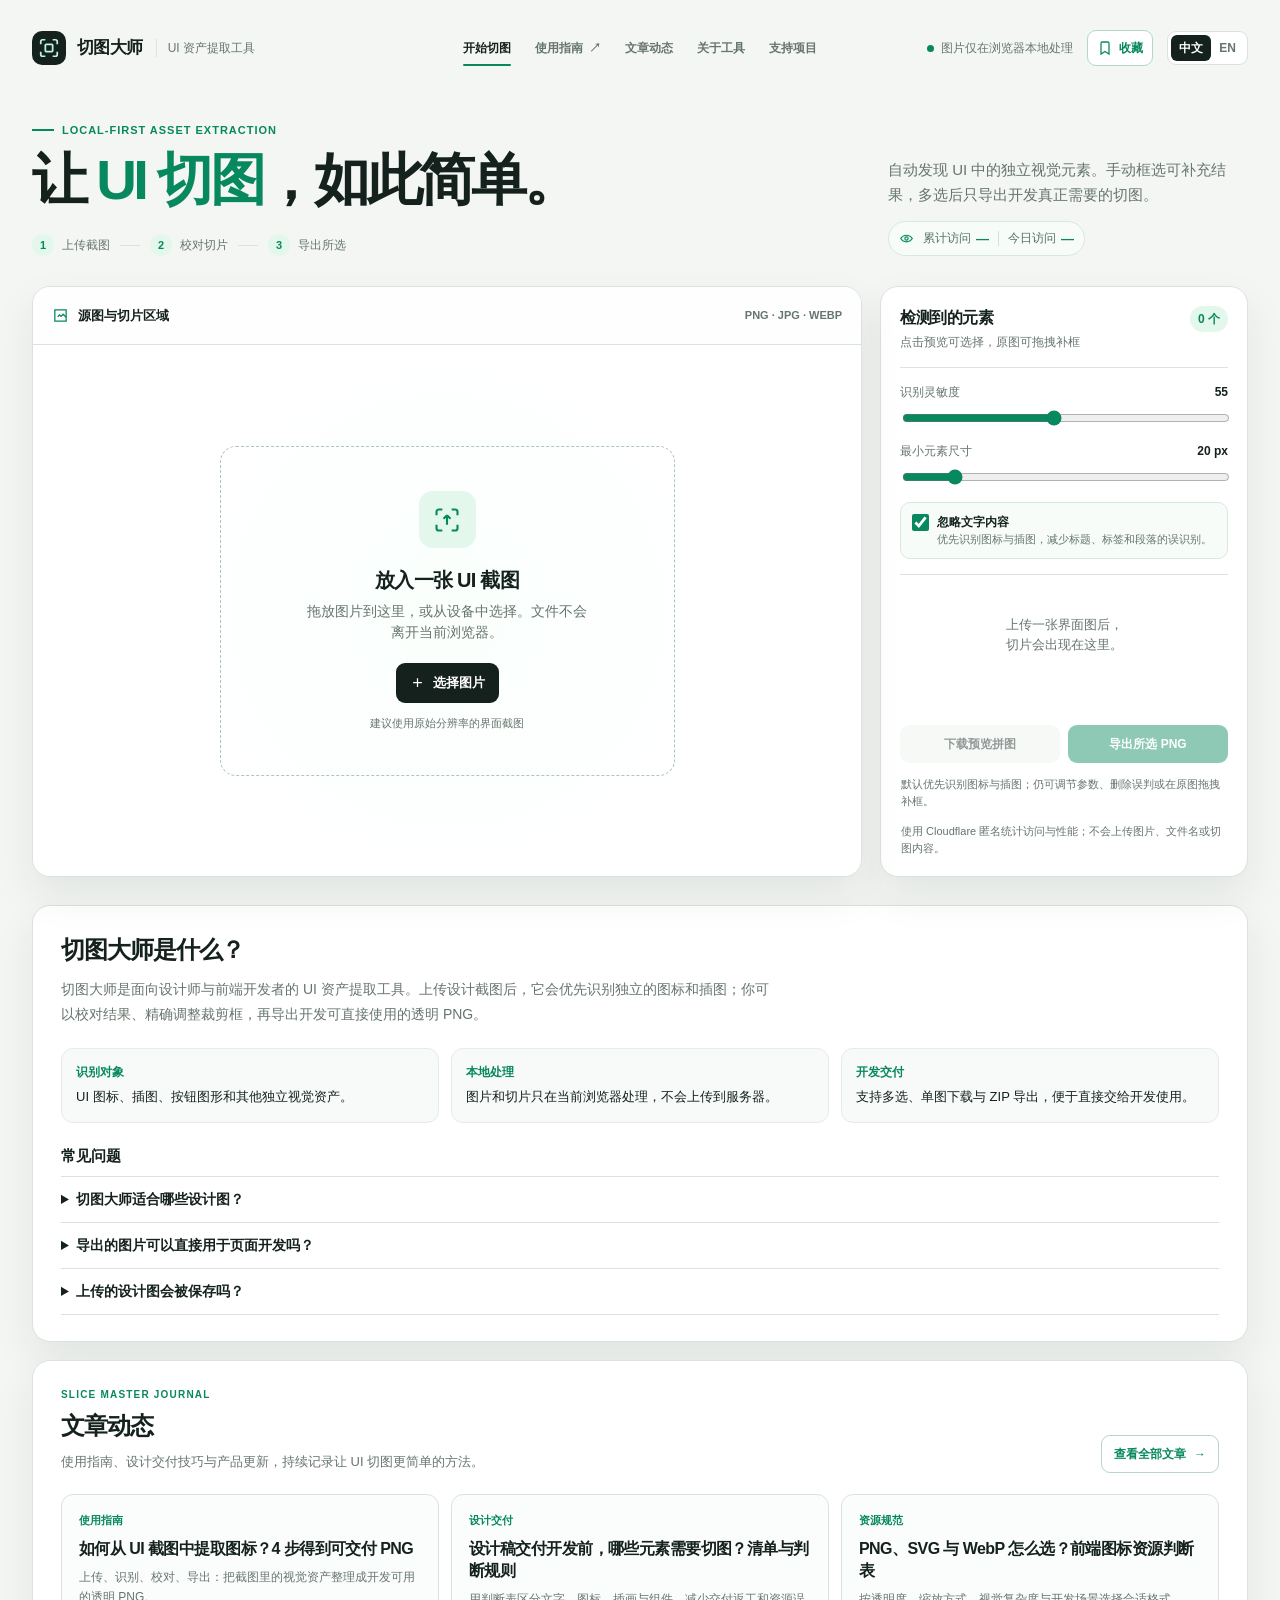
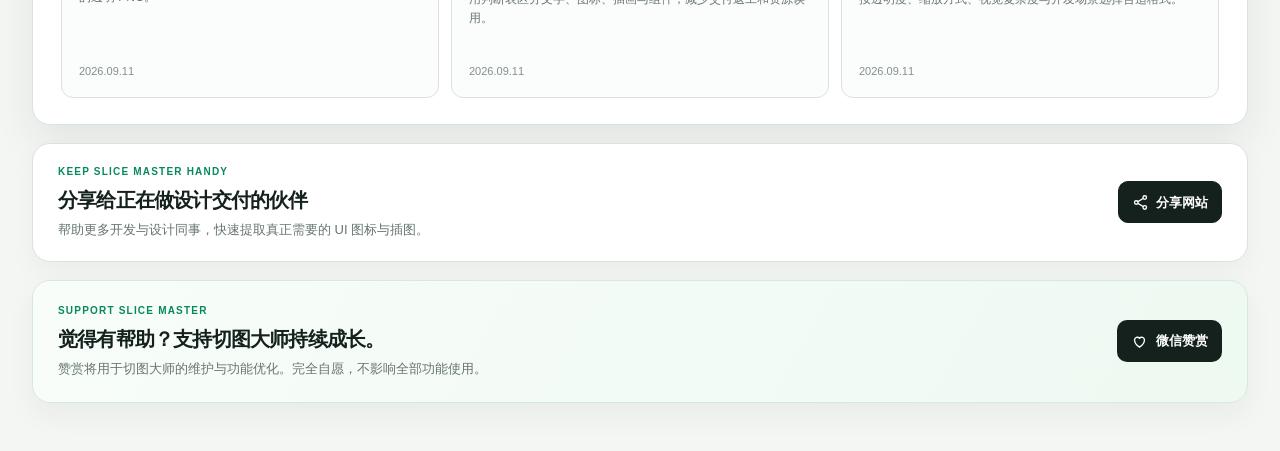
==== index.html @ 8d2fdd72 "Center navigation with active underline" ====
<!doctype html>
<html lang="zh-CN">
<head>
  <meta charset="utf-8">
  <meta name="viewport" content="width=device-width,initial-scale=1,viewport-fit=cover">
  <title>切图大师｜AI 图标切图工具</title>
  <meta name="description" content="切图大师：在浏览器本地识别设计图中的图标与插图，支持精确裁剪、透明 PNG 和 ZIP 导出。">
  <meta name="robots" content="index,follow,max-image-preview:large">
  <meta name="theme-color" content="#14211d">
  <link rel="canonical" href="https://www.slicemaster.com.cn/">
  <link rel="icon" type="image/svg+xml" href="/favicon.svg?v=2">
  <link rel="shortcut icon" href="/favicon.svg?v=2">
  <link rel="manifest" href="/site.webmanifest">
  <meta property="og:type" content="website">
  <meta property="og:site_name" content="切图大师 · Slice Master">
  <meta property="og:title" content="切图大师｜AI 图标切图工具">
  <meta property="og:description" content="从设计截图中识别图标与插图，在浏览器本地完成精确裁剪并导出透明 PNG。">
  <meta property="og:url" content="https://www.slicemaster.com.cn/">
  <meta property="og:locale" content="zh_CN">
  <meta name="twitter:card" content="summary">
  <meta name="twitter:title" content="切图大师｜AI 图标切图工具">
  <meta name="twitter:description" content="浏览器本地识别设计图中的图标与插图，导出开发可用的透明 PNG。">
  <script type="application/ld+json">
  {"@context":"https://schema.org","@type":"WebApplication","name":"切图大师","alternateName":"Slice Master","url":"https://www.slicemaster.com.cn/","applicationCategory":"DesignApplication","operatingSystem":"Web","inLanguage":["zh-CN","en"],"description":"一款浏览器本地运行的 UI 资产提取工具，用于从设计截图中识别图标与插图，支持人工校对、精确裁剪、透明 PNG 和 ZIP 导出。","featureList":["从 UI 截图自动识别图标与插图","拖拽、缩放和数值精确调整裁剪框","透明 PNG 与所选资产 ZIP 导出","图片仅在本地浏览器中处理"]}
  </script>
  <style>
    :root{--ink:#14211d;--sub:#66756d;--bg:#f4f6f3;--surface:#fff;--line:#dbe2dd;--green:#07885e;--green-soft:#e3f7ed;--orange:#f9734c;--shadow:0 18px 42px rgba(19,36,29,.08);--radius:18px}*{box-sizing:border-box}html{background:var(--bg)}body{margin:0;color:var(--ink);font:14px/1.5 Inter,"PingFang SC","Microsoft YaHei",Arial,sans-serif}button,input{font:inherit}button{border:0;cursor:pointer}button:focus-visible,input:focus-visible{outline:3px solid rgba(7,136,94,.25);outline-offset:2px}.app{max-width:1420px;margin:0 auto;padding:24px 32px 48px}
    .topbar{height:48px;display:flex;align-items:center;justify-content:space-between;gap:18px}.brand{display:flex;align-items:center;gap:11px;min-width:0}.logo{width:34px;height:34px;border-radius:10px;background:var(--ink);display:grid;place-items:center;color:#bff5dc;flex:0 0 auto}.logo svg{width:22px;height:22px}.brand-name{font-weight:800;font-size:17px;letter-spacing:-.035em}.brand-meta{font-size:12px;color:var(--sub);border-left:1px solid var(--line);padding-left:11px;margin-left:2px}.top-actions{display:flex;align-items:center;gap:14px}.privacy{font-size:12px;color:var(--sub);display:flex;align-items:center;gap:7px}.privacy i{width:7px;height:7px;background:var(--green);border-radius:50%}.language{display:flex;padding:3px;border:1px solid var(--line);background:var(--surface);border-radius:9px}.language button{padding:4px 8px;border-radius:6px;background:transparent;color:var(--sub);font-size:12px;font-weight:700}.language button.active{background:var(--ink);color:#fff}
    .site-nav{display:flex;align-items:center;justify-content:space-between;gap:18px;margin-top:15px;padding:8px 0;border-top:1px solid var(--line);border-bottom:1px solid var(--line)}.site-nav-links{display:flex;align-items:center;gap:4px;min-width:0}.site-nav a{display:inline-flex;align-items:center;gap:6px;padding:7px 10px;border-radius:8px;color:var(--sub);font-size:12px;font-weight:800;text-decoration:none;white-space:nowrap;transition:background .16s ease-out,color .16s ease-out}.site-nav a:hover,.site-nav a:focus-visible{background:var(--green-soft);color:var(--green)}.site-nav a[aria-current="page"]{background:var(--ink);color:#fff}.site-nav .nav-cta{padding:8px 12px;background:var(--green);color:#fff}.site-nav .nav-cta:hover,.site-nav .nav-cta:focus-visible{background:#066f4d;color:#fff}.site-nav svg{width:14px;height:14px;flex:0 0 auto}@media(max-width:720px){.site-nav{gap:10px;overflow:hidden}.site-nav-links{overflow-x:auto;scrollbar-width:none}.site-nav-links::-webkit-scrollbar{display:none}.site-nav a{padding:7px 8px}.site-nav .nav-cta{flex:0 0 auto}}
    /* Center the primary navigation in the desktop top bar. */
    .app{position:relative}.topbar{position:relative}.site-nav{position:absolute;left:50%;top:24px;display:flex;align-items:center;justify-content:center;transform:translateX(-50%);height:48px;margin:0;padding:0;border:0}.site-nav a{position:relative}.site-nav a[aria-current="page"]{background:transparent;color:var(--ink)}.site-nav a[aria-current="page"]::after{content:"";position:absolute;left:10px;right:10px;bottom:-2px;height:2px;border-radius:99px;background:var(--green)}.site-nav .nav-cta{display:none}@media(max-width:920px){.topbar{height:auto;min-height:48px;flex-wrap:wrap}.site-nav{position:static;order:3;transform:none;width:100%;height:auto;justify-content:flex-start;padding:6px 0;border-top:1px solid var(--line);border-bottom:1px solid var(--line);overflow:hidden}.site-nav-links{width:100%;overflow-x:auto;scrollbar-width:none}.site-nav-links::-webkit-scrollbar{display:none}.site-nav a{padding:7px 8px}.site-nav a[aria-current="page"]::after{bottom:1px}}
    .intro{display:grid;grid-template-columns:minmax(0,1fr) 360px;gap:40px;align-items:end;padding:50px 0 30px}.eyebrow{display:flex;align-items:center;gap:8px;font-size:11px;font-weight:800;color:var(--green);letter-spacing:.09em}.eyebrow:before{content:"";width:22px;height:2px;background:currentColor}.intro h1{font-size:clamp(35px,4.4vw,61px);line-height:1.04;letter-spacing:-.065em;margin:12px 0 0;max-width:720px;text-wrap:balance}.intro h1 em{font-style:normal;color:var(--green)}.intro-copy{font-size:15px;line-height:1.7;color:var(--sub);margin:0;max-width:360px;text-wrap:pretty}.steps{display:flex;gap:10px;margin-top:25px}.step{display:flex;gap:8px;align-items:center;color:var(--sub);font-size:12px}.step b{display:grid;place-items:center;width:22px;height:22px;border-radius:50%;background:var(--green-soft);color:var(--green);font-size:11px}.step:not(:last-child):after{content:"";height:1px;width:20px;background:var(--line);margin-left:2px}
    .workbench{display:grid;grid-template-columns:minmax(0,1fr) 368px;gap:18px}.stage,.inspector{background:var(--surface);border:1px solid var(--line);box-shadow:var(--shadow);border-radius:var(--radius)}.stage{position:relative;min-height:590px;overflow:hidden}.stage-head{height:58px;padding:0 19px;border-bottom:1px solid var(--line);display:flex;align-items:center;justify-content:space-between;gap:14px;background:#fdfefd}.stage-title{display:flex;align-items:center;gap:9px;font-size:13px;font-weight:800}.stage-title svg{width:17px;color:var(--green)}.format{font-size:11px;color:var(--sub);font-weight:600}.dropzone{position:absolute;inset:59px 0 0;display:grid;place-items:center;padding:34px;background:radial-gradient(circle at center,#fafffc 0%,#fff 64%)}.drop-inner{width:min(455px,100%);padding:44px 28px;border:1px dashed #adc7ba;border-radius:16px;text-align:center}.scan-icon{width:57px;height:57px;margin:0 auto 17px;border-radius:14px;background:var(--green-soft);color:var(--green);display:grid;place-items:center}.scan-icon svg{width:28px;height:28px}.dropzone h2{font-size:20px;letter-spacing:-.035em;margin:0 0 6px}.dropzone p{margin:0 auto 20px;color:var(--sub);max-width:290px}.primary{display:inline-flex;gap:8px;align-items:center;justify-content:center;background:var(--ink);color:#fff;border-radius:9px;padding:10px 14px;font-size:13px;font-weight:800;transition:transform .16s ease-out,background .16s ease-out}.primary:hover{background:#263a32}.primary:active,.card:active,.icon-btn:active{transform:scale(.96)}.primary svg{width:15px}.hint{display:block;color:var(--sub);font-size:11px;margin-top:12px}.canvas-wrap{display:none;position:absolute;inset:59px 0 0;overflow:auto;background:#eef1ef;padding:28px;align-items:flex-start;justify-content:center}.canvas-wrap.active{display:flex}.canvas-stack{position:relative;display:inline-block;line-height:0;box-shadow:0 8px 26px rgba(21,33,28,.18)}#sourceCanvas{display:block;cursor:crosshair}.selection-layer{position:absolute;inset:0;pointer-events:none}.box{position:absolute;border:2px solid var(--orange);background:rgba(249,115,76,.11);pointer-events:auto;cursor:pointer}.box:hover{background:rgba(249,115,76,.2)}.box.selected{border-color:var(--green);background:rgba(7,136,94,.13)}.box span{position:absolute;top:-23px;left:-2px;padding:0 6px;line-height:19px;background:var(--orange);border-radius:5px 5px 5px 0;color:#572316;font-weight:800;font-size:11px;white-space:nowrap}.box.selected span{background:var(--green);color:#fff}.box button{position:absolute;right:-9px;top:-9px;width:19px;height:19px;padding:0;border-radius:50%;background:var(--ink);color:#fff;line-height:18px;opacity:0}.box:hover button{opacity:1}.drawing{position:absolute;border:2px dashed var(--green);background:rgba(7,136,94,.12);pointer-events:none}.toolbar{display:none;position:absolute;left:17px;right:17px;bottom:17px;padding:8px 9px 8px 13px;background:rgba(20,33,29,.93);color:#fff;border-radius:11px;align-items:center;justify-content:space-between;gap:12px}.toolbar.active{display:flex}.file-name{font-size:12px;overflow:hidden;white-space:nowrap;text-overflow:ellipsis}.quiet{padding:7px 9px;border:1px solid rgba(255,255,255,.24);border-radius:7px;background:transparent;color:#fff;font-size:12px;font-weight:700}
    .inspector{min-height:590px;padding:19px;display:flex;flex-direction:column}.panel-head{padding-bottom:16px;border-bottom:1px solid var(--line);display:flex;justify-content:space-between;gap:10px}.panel-head h2{margin:0;font-size:16px;letter-spacing:-.03em}.panel-head p{margin:3px 0 0;color:var(--sub);font-size:12px}.count{align-self:start;background:var(--green-soft);color:var(--green);font-size:12px;font-weight:800;padding:4px 8px;border-radius:99px;white-space:nowrap}.controls{padding:15px 0;border-bottom:1px solid var(--line)}.control{display:grid;grid-template-columns:1fr auto;gap:7px 10px;align-items:center}.control+.control{margin-top:14px}.control label{font-size:12px;color:var(--sub)}.control output{font-weight:800;font-size:12px;font-variant-numeric:tabular-nums}input[type=range]{grid-column:1/-1;width:100%;accent-color:var(--green)}.text-filter{display:flex;align-items:flex-start;gap:8px;margin-top:15px;padding:10px 11px;border:1px solid #d6e9df;border-radius:10px;background:#f7fcf9;color:var(--ink);cursor:pointer}.text-filter input{width:17px;height:17px;margin:1px 0 0;accent-color:var(--green);flex:0 0 auto}.text-filter strong{display:block;font-size:12px}.text-filter small{display:block;margin-top:1px;color:var(--sub);font-size:11px;line-height:1.45}.selection-bar{display:none;align-items:center;justify-content:space-between;padding:11px 0 3px;color:var(--sub);font-size:12px}.selection-bar.active{display:flex}.select-all{display:flex;align-items:center;gap:6px;color:var(--green);font-weight:800;background:transparent;padding:0}.select-all input{accent-color:var(--green)}.cards{flex:1;min-height:150px;display:grid;grid-template-columns:repeat(2,minmax(0,1fr));gap:9px;align-content:start;padding:12px 0 17px}.empty{grid-column:1/-1;align-self:center;text-align:center;color:var(--sub);font-size:13px;padding:28px 0}.card{position:relative;text-align:left;overflow:hidden;border:1px solid var(--line);border-radius:10px;background:#fff;transition:transform .16s ease-out,border-color .16s ease-out,box-shadow .16s ease-out}.card:hover{border-color:#9ab8aa;box-shadow:0 7px 15px rgba(19,36,29,.08)}.card.selected{border-color:var(--green);box-shadow:inset 0 0 0 1px var(--green)}.check{position:absolute;top:7px;right:7px;width:18px;height:18px;border:1px solid #b9c6bf;border-radius:50%;background:#fff;color:#fff;display:grid;place-items:center;z-index:1}.check svg{width:12px;opacity:0}.card.selected .check{background:var(--green);border-color:var(--green)}.card.selected .check svg{opacity:1}.thumb{height:84px;display:grid;place-items:center;background-color:#f6f8f6;background-image:linear-gradient(45deg,#ebefec 25%,transparent 25%),linear-gradient(-45deg,#ebefec 25%,transparent 25%),linear-gradient(45deg,transparent 75%,#ebefec 75%),linear-gradient(-45deg,transparent 75%,#ebefec 75%);background-size:12px 12px;background-position:0 0,0 6px,6px -6px,-6px 0}.thumb img{max-width:100%;max-height:100%;object-fit:contain}.card-meta{display:flex;justify-content:space-between;gap:4px;padding:7px 8px;color:var(--sub);font-size:10px;font-variant-numeric:tabular-nums}.actions{display:grid;grid-template-columns:1fr 1fr;gap:8px}.secondary,.export{padding:10px 7px;border-radius:9px;font-size:12px;font-weight:800}.secondary{background:#eef2ef;color:var(--ink)}.export{background:var(--green);color:#fff}.secondary:disabled,.export:disabled{opacity:.45;cursor:not-allowed}.footer-note{font-size:11px;color:var(--sub);line-height:1.55;margin:13px 1px 0}.about{margin-top:28px;padding:26px 28px;border:1px solid var(--line);border-radius:var(--radius);background:var(--surface);box-shadow:var(--shadow)}.about-copy[lang="en"]{display:none}html[lang="en"] .about-copy[lang="zh-CN"]{display:none}html[lang="en"] .about-copy[lang="en"]{display:block}.about h2{margin:0;font-size:24px;letter-spacing:-.045em}.about-lead{max-width:720px;margin:9px 0 0;color:var(--sub);font-size:14px;line-height:1.75}.about-grid{display:grid;grid-template-columns:repeat(3,minmax(0,1fr));gap:12px;margin:22px 0}.about-grid div{padding:14px;border-radius:12px;background:#f7faf8;border:1px solid #e4ece7}.about-grid dt{font-size:12px;font-weight:800;color:var(--green)}.about-grid dd{margin:6px 0 0;font-size:13px;line-height:1.6}.about h3{margin:20px 0 9px;font-size:15px}.about details{padding:12px 0;border-top:1px solid var(--line)}.about summary{font-weight:800;cursor:pointer}.about details p{margin:7px 0 0;color:var(--sub);line-height:1.7}.about details:last-child{border-bottom:1px solid var(--line)}
    @media(max-width:920px){.app{padding:20px}.intro{grid-template-columns:1fr;gap:16px;padding:37px 0 25px}.intro-copy{max-width:560px}.workbench{grid-template-columns:1fr}.inspector{min-height:0}.cards{max-height:290px;overflow:auto}.stage{min-height:510px}.about-grid{grid-template-columns:1fr}}@media(max-width:560px){.app{padding:15px}.brand-meta,.privacy{display:none}.topbar{height:40px}.site-nav{margin-top:12px;padding:6px 0}.site-nav a{font-size:11px;padding:7px 7px}.site-nav .nav-cta{padding:8px 9px}.intro{padding:29px 0 21px}.intro h1{font-size:39px}.steps{gap:6px;flex-wrap:wrap}.step:not(:last-child):after{width:8px}.stage{min-height:468px;border-radius:14px}.stage-head{height:51px;padding:0 14px}.dropzone{inset:52px 0 0;padding:17px}.drop-inner{padding:35px 16px}.canvas-wrap{inset:52px 0 0;padding:15px}.toolbar{left:9px;right:9px;bottom:9px}.inspector{padding:15px;border-radius:14px}.cards{grid-template-columns:repeat(3,minmax(0,1fr))}.thumb{height:70px}.actions{grid-template-columns:1fr}.format{display:none}.about{margin-top:18px;padding:20px 17px}.about h2{font-size:21px}}
  </style>
</head>
<body>
  <main class="app">
    <header class="topbar"><div class="brand"><span class="logo" aria-hidden="true"><svg viewBox="0 0 24 24" fill="none" stroke="currentColor" stroke-width="1.9"><path d="M8 3H5a2 2 0 0 0-2 2v3M16 3h3a2 2 0 0 1 2 2v3M21 16v3a2 2 0 0 1-2 2h-3M3 16v3a2 2 0 0 0 2 2h3"/><rect x="8" y="8" width="8" height="8" rx="1"/></svg></span><span class="brand-name" data-i18n="brand">切图大师</span><span class="brand-meta" data-i18n="brandMeta">UI 资产提取工具</span></div><div class="top-actions"><div class="privacy"><i></i><span data-i18n="privacy">图片仅在浏览器本地处理</span></div><button class="top-bookmark" id="bookmarkTrigger" type="button" aria-label="收藏本站 / Save site" aria-haspopup="dialog" aria-controls="bookmarkDialog"><svg viewBox="0 0 24 24" fill="none" stroke="currentColor" stroke-width="1.9" aria-hidden="true"><path d="M6 4.75A1.75 1.75 0 0 1 7.75 3h8.5A1.75 1.75 0 0 1 18 4.75V21l-6-3.7L6 21V4.75Z"/></svg><span class="local-zh">收藏</span><span class="local-en">Save</span></button><div class="language" aria-label="Language"><button class="active" data-lang="zh" aria-pressed="true">中文</button><button data-lang="en" aria-pressed="false">EN</button></div></div></header>
    <nav class="site-nav" aria-label="主导航 / Main navigation">
      <div class="site-nav-links">
        <a href="#stage" aria-current="page"><span class="local-zh">开始切图</span><span class="local-en">Tool</span></a>
        <a href="/articles/"><span class="local-zh">使用指南</span><span class="local-en">Guides</span><span aria-hidden="true">↗</span></a>
        <a href="#journal"><span class="local-zh">文章动态</span><span class="local-en">Journal</span></a>
        <a href="#about"><span class="local-zh">关于工具</span><span class="local-en">About</span></a>
        <a href="#support"><span class="local-zh">支持项目</span><span class="local-en">Support</span></a>
      </div>
      <a class="nav-cta" href="#stage"><span class="local-zh">上传截图</span><span class="local-en">Upload image</span><svg viewBox="0 0 24 24" fill="none" stroke="currentColor" stroke-width="2" aria-hidden="true"><path d="M12 16V4m0 0L7 9m5-5 5 5M5 20h14"/></svg></a>
    </nav>
    <section class="intro"><div><div class="eyebrow" data-i18n="eyebrow">LOCAL-FIRST ASSET EXTRACTION</div><h1 data-i18n-html="hero">让 <em>UI 切图</em>，如此简单。</h1><div class="steps"><span class="step"><b>1</b><span data-i18n="step1">上传截图</span></span><span class="step"><b>2</b><span data-i18n="step2">校对切片</span></span><span class="step"><b>3</b><span data-i18n="step3">导出所选</span></span></div></div><div class="intro-aside"><p class="intro-copy" data-i18n="intro">自动发现 UI 中的独立视觉元素。手动框选可补充结果，多选后只导出开发真正需要的切图。</p><div class="site-visits" id="siteVisits" hidden aria-live="polite"><svg viewBox="0 0 24 24" fill="none" stroke="currentColor" stroke-width="1.9" aria-hidden="true"><path d="M2.75 12s3.25-5.25 9.25-5.25S21.25 12 21.25 12 18 17.25 12 17.25 2.75 12 2.75 12Z"/><circle cx="12" cy="12" r="2.6"/></svg><span class="visit-metric"><span class="local-zh">累计访问</span><span class="local-en">Total visits</span><strong id="siteVisitsCount">—</strong></span><span class="visit-divider" aria-hidden="true"></span><span class="visit-metric"><span class="local-zh">今日访问</span><span class="local-en">Today</span><strong id="siteVisitsToday">—</strong></span></div></div></section>
    <section class="workbench"><div class="stage" id="stage"><div class="stage-head"><div class="stage-title"><svg viewBox="0 0 24 24" fill="none" stroke="currentColor" stroke-width="1.8"><path d="M4 4h16v16H4z"/><path d="m8 14 2.7-2.8 2.1 2.1 2.9-3.1L20 14.5"/></svg><span data-i18n="canvasTitle">源图与切片区域</span></div><span class="format" data-i18n="format">PNG · JPG · WEBP</span></div><div class="dropzone" id="dropzone"><div class="drop-inner"><div class="scan-icon"><svg viewBox="0 0 24 24" fill="none" stroke="currentColor" stroke-width="1.8"><path d="M8 3H5a2 2 0 0 0-2 2v3M16 3h3a2 2 0 0 1 2 2v3M21 16v3a2 2 0 0 1-2 2h-3M3 16v3a2 2 0 0 0 2 2h3"/><path d="M12 16V8m0 0-3 3m3-3 3 3"/></svg></div><h2 data-i18n="dropTitle">放入一张 UI 截图</h2><p data-i18n="dropText">拖放图片到这里，或从设备中选择。文件不会离开当前浏览器。</p><label class="primary" for="fileInput"><svg viewBox="0 0 24 24" fill="none" stroke="currentColor" stroke-width="2"><path d="M12 5v14m-7-7h14"/></svg><span data-i18n="choose">选择图片</span></label><input id="fileInput" type="file" accept="image/png,image/jpeg,image/webp" hidden><span class="hint" data-i18n="hint">建议使用原始分辨率的界面截图</span></div></div><div class="canvas-wrap" id="canvasWrap"><div class="canvas-stack" id="canvasStack"><canvas id="sourceCanvas"></canvas><div class="selection-layer" id="selectionLayer"></div></div></div><div class="toolbar" id="toolbar"><span class="file-name" id="fileName">—</span><button class="quiet" id="replaceImage" data-i18n="replaceImage">选择新图</button><button class="quiet" id="redetect" data-i18n="redetect">重新识别</button></div></div>
      <aside class="inspector"><div class="panel-head"><div><h2 data-i18n="detected">检测到的元素</h2><p data-i18n="detectedDesc">点击预览可选择，原图可拖拽补框</p></div><span class="count" id="count">0 个</span></div><div class="controls"><div class="control"><label for="contrast" data-i18n="sensitivity">识别灵敏度</label><output id="contrastVal">55</output><input id="contrast" type="range" min="25" max="90" value="55"></div><div class="control"><label for="minimum" data-i18n="minSize">最小元素尺寸</label><output id="minimumVal">20 px</output><input id="minimum" type="range" min="10" max="80" value="20"></div><label class="text-filter"><input id="ignoreText" type="checkbox" checked><span><strong data-i18n="ignoreText">忽略文字内容</strong><small data-i18n="ignoreTextHint">优先识别图标与插图，减少标题、标签和段落的误识别。</small></span></label></div><section class="precision" id="precision" hidden aria-labelledby="precisionTitle"><div class="precision-head"><div><h3 id="precisionTitle" data-i18n="precisionTitle">精确裁剪</h3><p id="precisionHint" data-i18n="precisionHint">点击一个切片后，可按原图像素调整位置与尺寸。</p></div><span class="precision-target" id="precisionTarget">—</span></div><fieldset class="precision-fields" id="precisionFields" disabled><legend class="sr-only" data-i18n="precisionLegend">裁剪参数</legend><label><span>X</span><input id="cropX" type="number" min="0" step="1" inputmode="numeric" aria-label="X"></label><label><span>Y</span><input id="cropY" type="number" min="0" step="1" inputmode="numeric" aria-label="Y"></label><label><span data-i18n="cropWidth">宽</span><input id="cropW" type="number" min="1" step="1" inputmode="numeric" aria-label="Width"></label><label><span data-i18n="cropHeight">高</span><input id="cropH" type="number" min="1" step="1" inputmode="numeric" aria-label="Height"></label></fieldset><div class="precision-actions"><button class="secondary" id="applyPrecision" type="button" disabled data-i18n="applyPrecision">应用到当前切片</button><button class="precision-sync" id="syncPrecision" type="button" disabled data-i18n="syncPrecision">同步尺寸到已选</button></div><label class="keep-canvas"><input id="keepCanvasSize" type="checkbox"><span><strong data-i18n="keepCanvasSize">保持标准画布尺寸</strong><small data-i18n="keepCanvasSizeHint">透明化背景，但不裁掉空白边缘；导出尺寸保持一致。</small></span></label><p class="precision-status" id="precisionStatus" role="status" aria-live="polite"></p></section><div class="selection-bar" id="selectionBar"><label class="select-all"><input type="checkbox" id="selectAll"><span data-i18n="selectAll">全选</span></label><span id="selectedCount">0 个已选</span></div><div class="cards" id="cards"><div class="empty" data-i18n-html="empty">上传一张界面图后，<br>切片会出现在这里。</div></div><div class="actions"><button class="secondary" id="downloadSheet" disabled data-i18n="sheet">下载预览拼图</button><button class="export" id="downloadZip" disabled data-i18n="export">导出所选 PNG</button></div><p class="footer-note" data-i18n="note">默认优先识别图标与插图；仍可调节参数、删除误判或在原图拖拽补框。</p><p class="footer-note" data-i18n="analyticsNotice">使用 Cloudflare 匿名统计访问与性能；不会上传图片、文件名或切图内容。</p></aside></section>
    <section class="about" id="about" aria-labelledby="about-title">
      <div class="about-copy" lang="zh-CN">
        <h2 id="about-title">切图大师是什么？</h2>
        <p class="about-lead">切图大师是面向设计师与前端开发者的 UI 资产提取工具。上传设计截图后，它会优先识别独立的图标和插图；你可以校对结果、精确调整裁剪框，再导出开发可直接使用的透明 PNG。</p>
        <dl class="about-grid"><div><dt>识别对象</dt><dd>UI 图标、插图、按钮图形和其他独立视觉资产。</dd></div><div><dt>本地处理</dt><dd>图片和切片只在当前浏览器处理，不会上传到服务器。</dd></div><div><dt>开发交付</dt><dd>支持多选、单图下载与 ZIP 导出，便于直接交给开发使用。</dd></div></dl>
        <h3>常见问题</h3>
        <details><summary>切图大师适合哪些设计图？</summary><p>适合包含清晰图标、插图或控件图形的 UI 截图。对于文字、复杂照片背景或重叠元素，建议先校对自动识别结果，再通过拖动或数值精确调整。</p></details>
        <details><summary>导出的图片可以直接用于页面开发吗？</summary><p>可以。导出的是透明背景 PNG，适合以图片资源方式接入 Web、App 或小程序。它不等同于可编辑的 SVG 矢量文件。</p></details>
        <details><summary>上传的设计图会被保存吗？</summary><p>不会。图片识别、背景透明化和导出都在本地浏览器完成，刷新或关闭页面后不会保留在本站服务器。</p></details>
      </div>
      <div class="about-copy" lang="en">
        <h2 id="about-title-en">What is Slice Master?</h2>
        <p class="about-lead">Slice Master is a UI asset extraction tool for designers and frontend developers. Upload a design screenshot, review detected icons and illustrations, fine-tune each crop, and export transparent PNG assets ready for implementation.</p>
        <dl class="about-grid"><div><dt>What it finds</dt><dd>UI icons, illustrations, button graphics, and other independent visual assets.</dd></div><div><dt>Local-first</dt><dd>Your image and slices are processed in the current browser, never uploaded to a server.</dd></div><div><dt>Developer-ready</dt><dd>Select multiple assets, download one image, or export a ZIP for development handoff.</dd></div></dl>
        <h3>Frequently asked questions</h3>
        <details><summary>Which designs work best?</summary><p>UI screenshots with clear icons, illustrations, and isolated graphics work best. Review the results, then drag or enter pixel values for precise crops.</p></details>
        <details><summary>Can the exported assets be used in development?</summary><p>Yes. Exports are transparent PNG files for web, app, and mini-program projects. They are bitmap assets, not editable SVG vectors.</p></details>
        <details><summary>Is my design image stored?</summary><p>No. Detection, background transparency, and export all happen locally in your browser. Closing or refreshing the page does not save the image to this site.</p></details>
      </div>
    </section>
    <section class="journal" id="journal" aria-labelledby="journal-title">
      <div class="journal-head">
        <div class="local-zh" lang="zh-CN"><span class="journal-kicker">SLICE MASTER JOURNAL</span><h2 id="journal-title">文章动态</h2><p>使用指南、设计交付技巧与产品更新，持续记录让 UI 切图更简单的方法。</p></div>
        <div class="local-en" lang="en"><span class="journal-kicker">SLICE MASTER JOURNAL</span><h2>Journal</h2><p>Guides, design handoff notes, and product updates for simpler UI asset slicing.</p></div>
        <a class="journal-link" href="/articles/"><span class="local-zh">查看全部文章</span><span class="local-en">View all articles</span><span aria-hidden="true">→</span></a>
      </div>
      <div class="journal-grid">
        <article class="journal-card"><a href="/articles/how-to-extract-icons/"><span class="journal-type"><span class="local-zh">使用指南</span><span class="local-en">Guide</span></span><h3><span class="local-zh">如何从 UI 截图中提取图标？4 步得到可交付 PNG</span><span class="local-en">How to extract icons from a UI screenshot: 4 steps to clean PNGs</span></h3><p><span class="local-zh">上传、识别、校对、导出：把截图里的视觉资产整理成开发可用的透明 PNG。</span><span class="local-en">Upload, review, correct, and export a screenshot into developer-ready transparent PNGs.</span></p><time datetime="2026-09-11">2026.09.11</time></a></article>
        <article class="journal-card"><a href="/articles/design-handoff-assets/"><span class="journal-type"><span class="local-zh">设计交付</span><span class="local-en">Handoff</span></span><h3><span class="local-zh">设计稿交付开发前，哪些元素需要切图？清单与判断规则</span><span class="local-en">Which design elements should be exported? A handoff checklist</span></h3><p><span class="local-zh">用判断表区分文字、图标、插画与组件，减少交付返工和资源误用。</span><span class="local-en">Use a decision table to separate text, icons, illustrations, and reusable components.</span></p><time datetime="2026-09-11">2026.09.11</time></a></article>
        <article class="journal-card"><a href="/articles/png-svg-webp/"><span class="journal-type"><span class="local-zh">资源规范</span><span class="local-en">Assets</span></span><h3><span class="local-zh">PNG、SVG 与 WebP 怎么选？前端图标资源判断表</span><span class="local-en">PNG, SVG, or WebP? A practical format guide for UI assets</span></h3><p><span class="local-zh">按透明度、缩放方式、视觉复杂度与开发场景选择合适格式。</span><span class="local-en">Choose a format by transparency, scaling, visual complexity, and implementation context.</span></p><time datetime="2026-09-11">2026.09.11</time></a></article>
      </div>
    </section>
    <section class="site-actions" aria-labelledby="siteActionsTitle">
      <div class="site-actions-copy">
        <span class="site-actions-kicker">KEEP SLICE MASTER HANDY</span>
        <h2 id="siteActionsTitle"><span class="local-zh">分享给正在做设计交付的伙伴</span><span class="local-en">Share it with your design handoff team</span></h2>
        <p><span class="local-zh">帮助更多开发与设计同事，快速提取真正需要的 UI 图标与插图。</span><span class="local-en">Help more developers and designers extract the UI icons and illustrations they actually need.</span></p>
      </div>
      <div class="site-actions-buttons">
        <button class="site-action site-action-primary" id="shareTrigger" type="button" aria-haspopup="dialog" aria-controls="shareDialog"><svg viewBox="0 0 24 24" fill="none" stroke="currentColor" stroke-width="1.9" aria-hidden="true"><circle cx="18" cy="5" r="2.5"/><circle cx="6" cy="12" r="2.5"/><circle cx="18" cy="19" r="2.5"/><path d="m8.2 10.8 7.6-4.5M8.2 13.2l7.6 4.5"/></svg><span class="local-zh">分享网站</span><span class="local-en">Share site</span></button>
      </div>
    </section>
    <section class="support" id="support" aria-labelledby="support-title">
      <div class="support-copy local-zh" lang="zh-CN"><span class="support-kicker">SUPPORT SLICE MASTER</span><h2 id="support-title">觉得有帮助？支持切图大师持续成长。</h2><p>赞赏将用于切图大师的维护与功能优化。完全自愿，不影响全部功能使用。</p></div>
      <div class="support-copy local-en" lang="en"><span class="support-kicker">SUPPORT SLICE MASTER</span><h2>Enjoying Slice Master? Help us keep improving.</h2><p>Your support helps maintain and improve Slice Master. It is completely optional and never affects access to features.</p></div>
      <button class="support-action support-trigger" type="button" aria-haspopup="dialog" aria-controls="supportDialog" aria-label="支持切图大师 / Support Slice Master"><svg viewBox="0 0 24 24" fill="none" stroke="currentColor" stroke-width="1.9" aria-hidden="true"><path d="M12 20s-7-4.5-7-10a4 4 0 0 1 7-2.6A4 4 0 0 1 19 10c0 5.5-7 10-7 10Z"/></svg><span class="local-zh">微信赞赏</span><span class="local-en">Support on WeChat</span></button>
    </section>
  </main>
  <dialog class="support-dialog" id="supportDialog" aria-label="支持切图大师">
    <button class="support-close" id="supportClose" type="button" aria-label="关闭赞赏二维码 / Close support QR code"><svg viewBox="0 0 24 24" fill="none" stroke="currentColor" stroke-width="2" aria-hidden="true"><path d="m6 6 12 12M18 6 6 18"/></svg></button>
    <div class="support-dialog-copy local-zh" lang="zh-CN"><span class="support-kicker">THANK YOU</span><h2 id="supportDialogTitle">支持切图大师</h2><p>使用微信扫一扫，感谢你的鼓励与支持。</p></div>
    <div class="support-dialog-copy local-en" lang="en"><span class="support-kicker">THANK YOU</span><h2>Support Slice Master</h2><p>Scan with WeChat. Thank you for helping us keep building.</p></div>
    <figure class="support-qr"><img src="assets/support-wechat.png" alt="微信赞赏二维码 / WeChat appreciation QR code" width="576" height="622"><figcaption><span class="local-zh">微信赞赏 · 完全自愿</span><span class="local-en">WeChat appreciation · Optional</span></figcaption></figure>
  </dialog>
  <dialog class="quick-dialog" id="bookmarkDialog" aria-label="收藏本站">
    <button class="quick-dialog-close" type="button" data-dialog-close="bookmarkDialog" aria-label="关闭收藏说明 / Close save instructions"><svg viewBox="0 0 24 24" fill="none" stroke="currentColor" stroke-width="2" aria-hidden="true"><path d="m6 6 12 12M18 6 6 18"/></svg></button>
    <div class="local-zh" lang="zh-CN"><span class="support-kicker">SAVE SLICE MASTER</span><h2 id="bookmarkDialogTitle">收藏本站</h2><p>网页无法替你自动收藏，请使用浏览器自带功能：</p><ul><li><strong>电脑：</strong>按 <kbd>Ctrl</kbd> + <kbd>D</kbd>；Mac 请按 <kbd>⌘</kbd> + <kbd>D</kbd>。</li><li><strong>手机：</strong>打开浏览器菜单，选择“添加到主屏幕”或“加入书签”。</li></ul></div>
    <div class="local-en" lang="en"><span class="support-kicker">SAVE SLICE MASTER</span><h2>Save this site</h2><p>A website cannot save itself to your bookmarks. Use your browser instead:</p><ul><li><strong>Desktop:</strong> press <kbd>Ctrl</kbd> + <kbd>D</kbd>, or <kbd>⌘</kbd> + <kbd>D</kbd> on Mac.</li><li><strong>Mobile:</strong> open your browser menu and choose “Add to Home Screen” or “Bookmark”.</li></ul></div>
  </dialog>
  <dialog class="quick-dialog" id="shareDialog" aria-label="分享网站">
    <button class="quick-dialog-close" type="button" data-dialog-close="shareDialog" aria-label="关闭分享说明 / Close sharing instructions"><svg viewBox="0 0 24 24" fill="none" stroke="currentColor" stroke-width="2" aria-hidden="true"><path d="m6 6 12 12M18 6 6 18"/></svg></button>
    <div class="local-zh" lang="zh-CN"><span class="support-kicker">SHARE SLICE MASTER</span><h2 id="shareDialogTitle">分享网站</h2><p>将切图大师分享给需要提取 UI 图标和插图的伙伴。</p></div>
    <div class="local-en" lang="en"><span class="support-kicker">SHARE SLICE MASTER</span><h2>Share Slice Master</h2><p>Send Slice Master to anyone who needs to extract UI icons and illustrations.</p></div>
    <div class="quick-dialog-actions"><button class="site-action site-action-primary" id="shareNow" type="button"><span class="local-zh">打开分享面板</span><span class="local-en">Open share sheet</span></button><button class="site-action" id="copySiteLink" type="button"><span class="local-zh">复制网站链接</span><span class="local-en">Copy site link</span></button></div>
    <p class="quick-status" id="shareStatus" role="status" aria-live="polite"></p>
  </dialog>
  <script>
  (()=>{
    const texts={zh:{brand:'切图大师',brandMeta:'UI 资产提取工具',privacy:'仅在此浏览器本地处理',eyebrow:'LOCAL-FIRST ASSET EXTRACTION',hero:'让 <em>UI 切图</em>，如此简单。',step1:'上传截图',step2:'校对切片',step3:'导出所选',intro:'自动发现 UI 中的独立视觉元素。手动框选可补充结果，多选后只导出开发真正需要的切图。',canvasTitle:'源图与切片区域',format:'PNG · JPG · WEBP',dropTitle:'放入一张 UI 截图',dropText:'拖放图片到这里，或从设备中选择。文件不会离开当前浏览器。',choose:'选择图片',hint:'建议使用原始分辨率的界面截图',redetect:'重新识别',detected:'检测到的元素',detectedDesc:'点击预览可选择，原图可拖拽补框',sensitivity:'识别灵敏度',minSize:'最小元素尺寸',selectAll:'全选',empty:'上传一张界面图后，<br>切片会出现在这里。',emptyNoResult:'没有找到符合条件的元素。<br>可降低最小尺寸或在原图拖拽框选。',sheet:'下载预览拼图',export:'导出所选 PNG',note:'自动识别适合扁平背景上的独立图标；可通过调节参数、删除误判或手动框选完善结果。',count:n=>`${n} 个`,selected:n=>`${n} 个已选`,delete:'删除切片',item:n=>`切片 ${n}`},en:{brand:'Slice Master',brandMeta:'UI asset extractor',privacy:'Processed locally in this browser',eyebrow:'LOCAL-FIRST ASSET EXTRACTION',hero:'UI asset slicing,<em> made simple.</em>',step1:'Upload image',step2:'Review slices',step3:'Export selected',intro:'Find independent visual elements in a UI screenshot. Add your own regions, then export only the assets your developers need.',canvasTitle:'Source image & regions',format:'PNG · JPG · WEBP',dropTitle:'Drop in a UI screenshot',dropText:'Drag an image here or choose one from your device. It never leaves this browser.',choose:'Choose image',hint:'Original-resolution UI screenshots work best',redetect:'Detect again',detected:'Detected elements',detectedDesc:'Click a preview to select; drag on the source to add a region',sensitivity:'Detection sensitivity',minSize:'Minimum element size',selectAll:'Select all',empty:'Upload a UI image and<br>your slices will appear here.',emptyNoResult:'No matching elements found.<br>Lower the minimum size or draw a region on the image.',sheet:'Download contact sheet',export:'Export selected PNGs',note:'Automatic detection works best for isolated icons on flat backgrounds. Tune the controls, remove false hits, or draw a region to refine the result.',count:n=>`${n} items`,selected:n=>`${n} selected`,delete:'Remove slice',item:n=>`Slice ${n}`}};
    Object.assign(texts.zh,{privacy:'图片仅在浏览器本地处理',ignoreText:'忽略文字内容',ignoreTextHint:'优先识别图标与插图，减少标题、标签和段落的误识别。',replaceImage:'选择新图',note:'默认优先识别图标与插图；仍可调节参数、删除误判或在原图拖拽补框。',analyticsNotice:'使用 Cloudflare 匿名统计访问与性能；不会上传图片、文件名或切图内容。',precisionTitle:'精确裁剪',precisionHint:'点击一个切片后，可按原图像素调整位置与尺寸。',precisionLegend:'裁剪参数',cropWidth:'宽',cropHeight:'高',applyPrecision:'应用到当前切片',syncPrecision:'同步尺寸到已选',keepCanvasSize:'保持标准画布尺寸',keepCanvasSizeHint:'透明化背景，但不裁掉空白边缘；导出尺寸保持一致。',precisionApplied:'已应用精确裁剪参数',precisionSynced:n=>`已将 ${n} 个切片统一为相同尺寸`,precisionTarget:n=>`切片 ${n}`,precisionEmpty:'点击一个切片后可进行精确设置'});Object.assign(texts.en,{privacy:'Images are processed locally in this browser',ignoreText:'Ignore text content',ignoreTextHint:'Prioritise icons and illustrations over headings, labels, and paragraphs.',replaceImage:'New image',note:'Icons and illustrations are prioritised by default. Tune the controls, remove false hits, or draw a region to refine the result.',analyticsNotice:'Cloudflare anonymously measures visits and performance; images, filenames, and slices are never uploaded.',precisionTitle:'Precise crop',precisionHint:'Select a slice to adjust its source-image position and dimensions in pixels.',precisionLegend:'Crop settings',cropWidth:'W',cropHeight:'H',applyPrecision:'Apply to current slice',syncPrecision:'Match selected sizes',keepCanvasSize:'Keep standard export canvas',keepCanvasSizeHint:'Make the background transparent without trimming the canvas, so exported dimensions match.',precisionApplied:'Precise crop settings applied',precisionSynced:n=>`${n} selected slices now use the same size`,precisionTarget:n=>`Slice ${n}`,precisionEmpty:'Select a slice to set exact values'});
    let lang='zh';const $=s=>document.querySelector(s),input=$('#fileInput'),drop=$('#dropzone'),wrap=$('#canvasWrap'),canvas=$('#sourceCanvas'),ctx=canvas.getContext('2d',{willReadFrequently:true}),stack=$('#canvasStack'),layer=$('#selectionLayer'),cards=$('#cards'),count=$('#count'),bar=$('#selectionBar'),selectAll=$('#selectAll'),selectedCount=$('#selectedCount'),contrast=$('#contrast'),minimum=$('#minimum'),ignoreText=$('#ignoreText'),contrastVal=$('#contrastVal'),minimumVal=$('#minimumVal'),precision=$('#precision'),precisionFields=$('#precisionFields'),precisionTarget=$('#precisionTarget'),precisionStatus=$('#precisionStatus'),cropX=$('#cropX'),cropY=$('#cropY'),cropW=$('#cropW'),cropH=$('#cropH'),applyPrecision=$('#applyPrecision'),syncPrecision=$('#syncPrecision'),keepCanvasSize=$('#keepCanvasSize');let image=null,fileStem='icons',boxes=[],selected=new Set(),activeIndex=null,drawing=null,dragStart=null;const t=(key,...args)=>typeof texts[lang][key]==='function'?texts[lang][key](...args):texts[lang][key],clamp=(n,a,b)=>Math.max(a,Math.min(b,n)),safe=s=>s.replace(/\.[^.]+$/,'').replace(/[^a-z0-9_-]+/gi,'-').replace(/^-|-$/g,'')||'icons';
    function translate(){document.documentElement.lang=lang==='zh'?'zh-CN':'en';document.title=lang==='zh'?'切图大师｜AI 图标切图工具':'Slice Master | AI Icon Slicer';document.querySelectorAll('[data-i18n]').forEach(e=>e.textContent=t(e.dataset.i18n));document.querySelectorAll('[data-i18n-html]').forEach(e=>e.innerHTML=t(e.dataset.i18nHtml));document.querySelectorAll('[data-lang]').forEach(b=>{let on=b.dataset.lang===lang;b.classList.toggle('active',on);b.setAttribute('aria-pressed',on)});render()}document.querySelectorAll('[data-lang]').forEach(b=>b.onclick=()=>{lang=b.dataset.lang;translate()});function setControls(){contrastVal.textContent=contrast.value;minimumVal.textContent=minimum.value+' px'}setControls();contrast.oninput=minimum.oninput=setControls;
    function syncPrecisionUi(){const b=Number.isInteger(activeIndex)?boxes[activeIndex]:null,has=!!b;precision.hidden=!image;precisionFields.disabled=!has;applyPrecision.disabled=!has;syncPrecision.disabled=!has||selected.size<2;keepCanvasSize.disabled=!has;layer.dataset.keepCanvasSize=keepCanvasSize.checked?'true':'';if(!image)return;if(!has){precisionTarget.textContent='—';precisionStatus.textContent=t('precisionEmpty');return}precisionTarget.textContent=t('precisionTarget',activeIndex+1);[cropX,cropY,cropW,cropH].forEach((field,index)=>{field.max=String(index===0?Math.max(0,canvas.width-b.w):index===1?Math.max(0,canvas.height-b.h):index===2?canvas.width:canvas.height)});if(!precisionFields.contains(document.activeElement)){cropX.value=Math.round(b.x);cropY.value=Math.round(b.y);cropW.value=Math.round(b.w);cropH.value=Math.round(b.h)}precisionStatus.textContent=''}
    function precisionNumber(field,fallback){const value=Math.round(Number(field.value));return Number.isFinite(value)?value:fallback}
    function applyPrecisionValues(){const b=Number.isInteger(activeIndex)?boxes[activeIndex]:null;if(!b||!image)return;const w=clamp(precisionNumber(cropW,b.w),1,canvas.width),h=clamp(precisionNumber(cropH,b.h),1,canvas.height);b.w=w;b.h=h;b.x=clamp(precisionNumber(cropX,b.x),0,canvas.width-w);b.y=clamp(precisionNumber(cropY,b.y),0,canvas.height-h);render();precisionStatus.textContent=t('precisionApplied')}
    applyPrecision.onclick=applyPrecisionValues;[cropX,cropY,cropW,cropH].forEach(field=>field.addEventListener('keydown',event=>{if(event.key==='Enter'){event.preventDefault();applyPrecisionValues()}}));syncPrecision.onclick=()=>{const source=boxes[activeIndex];if(!source||selected.size<2)return;selected.forEach(index=>{const b=boxes[index];b.w=source.w;b.h=source.h;b.x=clamp(Math.round(b.x),0,canvas.width-b.w);b.y=clamp(Math.round(b.y),0,canvas.height-b.h)});keepCanvasSize.checked=true;render();precisionStatus.textContent=t('precisionSynced',selected.size)};keepCanvasSize.onchange=()=>{layer.dataset.keepCanvasSize=keepCanvasSize.checked?'true':'';render()};
    function load(file){if(!file||!file.type.startsWith('image/'))return;fileStem=safe(file.name);const reader=new FileReader();reader.onload=()=>{image=new Image();image.onload=()=>{canvas.width=image.naturalWidth;canvas.height=image.naturalHeight;ctx.drawImage(image,0,0);stack.style.width=canvas.width+'px';stack.style.height=canvas.height+'px';drop.style.display='none';wrap.classList.add('active');$('#toolbar').classList.add('active');$('#fileName').textContent=file.name;detect()};image.src=reader.result};reader.readAsDataURL(file)}input.onchange=e=>load(e.target.files[0]);['dragenter','dragover'].forEach(type=>$('#stage').addEventListener(type,e=>{e.preventDefault();drop.style.background='#effbf5'}));['dragleave','drop'].forEach(type=>$('#stage').addEventListener(type,e=>{e.preventDefault();drop.style.background='';if(type==='drop')load(e.dataTransfer.files[0])}));
    function looksLikeText(b,grid,gw,gh,scale,min,w,h){const x0=Math.max(0,Math.floor(b.x/scale)),x1=Math.min(gw-1,Math.ceil((b.x+b.w)/scale)),y0=Math.max(0,Math.floor(b.y/scale)),y1=Math.min(gh-1,Math.ceil((b.y+b.h)/scale)),cellsW=Math.max(1,x1-x0+1),cellsH=Math.max(1,y1-y0+1);let ink=0,runs=0,inRun=false;for(let gx=x0;gx<=x1;gx++){let column=0;for(let gy=y0;gy<=y1;gy++)column+=grid[gy*gw+gx];ink+=column;const active=column>0;if(active&&!inRun){runs++;inRun=true}else if(!active)inRun=false}const density=ink/(cellsW*cellsH),ratio=b.w/b.h,fontHeight=Math.max(min*2.25,Math.min(Math.min(w,h)*.06,78)),smallEnough=b.h<=fontHeight,wordShape=ratio>=1.35&&runs>=2,thinLine=ratio>=2.4&&smallEnough,compactGlyphs=smallEnough&&runs>=3&&density>.12;return smallEnough&&(wordShape||thinLine||compactGlyphs)}
    function detect(){if(!image)return;const{width:w,height:h}=canvas,data=ctx.getImageData(0,0,w,h).data,sens=+contrast.value,min=+minimum.value,scale=Math.max(1,Math.ceil(Math.max(w,h)/1500)),gw=Math.ceil(w/scale),gh=Math.ceil(h/scale),grid=new Uint8Array(gw*gh);for(let gy=0;gy<gh;gy++)for(let gx=0;gx<gw;gx++){let n=0,lum=0,sat=0;for(let yy=gy*scale;yy<Math.min(h,(gy+1)*scale);yy++)for(let xx=gx*scale;xx<Math.min(w,(gx+1)*scale);xx++){const i=(yy*w+xx)*4,r=data[i],g=data[i+1],b=data[i+2],mx=Math.max(r,g,b),mn=Math.min(r,g,b);lum+=(r+g+b)/3;sat+=mx?(mx-mn)/mx*100:0;n++}lum/=n;sat/=n;if(lum<235-(sens-25)*1.15||sat>15+(90-sens)*.22)grid[gy*gw+gx]=1}const grown=new Uint8Array(grid);for(let y=0;y<gh;y++)for(let x=0;x<gw;x++)if(grid[y*gw+x])for(let dy=-1;dy<=1;dy++)for(let dx=-1;dx<=1;dx++){let nx=x+dx,ny=y+dy;if(nx>=0&&ny>=0&&nx<gw&&ny<gh)grown[ny*gw+nx]=1}const seen=new Uint8Array(grown.length),comps=[];for(let p=0;p<grown.length;p++){if(!grown[p]||seen[p])continue;let q=[p],head=0,x0=gw,y0=gh,x1=0,y1=0,n=0;seen[p]=1;while(head<q.length){let v=q[head++],x=v%gw,y=(v/gw)|0;n++;x0=Math.min(x0,x);y0=Math.min(y0,y);x1=Math.max(x1,x);y1=Math.max(y1,y);for(let dy=-1;dy<=1;dy++)for(let dx=-1;dx<=1;dx++){let nx=x+dx,ny=y+dy,ni=ny*gw+nx;if(nx>=0&&ny>=0&&nx<gw&&ny<gh&&grown[ni]&&!seen[ni]){seen[ni]=1;q.push(ni)}}}let bw=(x1-x0+1)*scale,bh=(y1-y0+1)*scale,area=bw*bh,ratio=Math.max(bw/bh,bh/bw);if(bw>=min&&bh>=min&&area>=min*min&&ratio<5&&n*scale*scale>min*min*.1)comps.push({x:Math.max(0,x0*scale-4),y:Math.max(0,y0*scale-4),w:Math.min(w-x0*scale+4,bw+8),h:Math.min(h-y0*scale+4,bh+8)})}comps.sort((a,b)=>(a.y-b.y)||(a.x-b.x));let changed=true;while(changed){changed=false;outer:for(let i=0;i<comps.length;i++)for(let j=i+1;j<comps.length;j++){let a=comps[i],b=comps[j],gap=10;if(a.x<=b.x+b.w+gap&&a.x+a.w+gap>=b.x&&a.y<=b.y+b.h+gap&&a.y+a.h+gap>=b.y){let x=Math.min(a.x,b.x),y=Math.min(a.y,b.y),r=Math.max(a.x+a.w,b.x+b.w),bt=Math.max(a.y+a.h,b.y+b.h);if(r-x<Math.max(min*5,250)&&bt-y<Math.max(min*5,250)){comps[i]={x,y,w:r-x,h:bt-y};comps.splice(j,1);changed=true;break outer}}}}boxes=comps.filter(b=>b.w*b.h<Math.min(w*h*.12,160000)&&(!ignoreText.checked||!looksLikeText(b,grid,gw,gh,scale,min,w,h))).slice(0,80);selected=new Set(boxes.map((_,i)=>i));activeIndex=boxes.length?0:null;render()}
    function render(){const point=event=>{const r=canvas.getBoundingClientRect();return{x:clamp((event.clientX-r.left)*canvas.width/r.width,0,canvas.width),y:clamp((event.clientY-r.top)*canvas.height/r.height,0,canvas.height)}},paint=(index)=>{const node=layer.children[index],b=boxes[index];if(node&&b)node.style.cssText=`left:${b.x}px;top:${b.y}px;width:${b.w}px;height:${b.h}px`},startGesture=(event,index,edge)=>{if(event.button!==0)return;event.preventDefault();event.stopPropagation();const start=point(event),source=boxes[index];if(!source)return;activeIndex=index;selected.add(index);const initial={...source},gesture={moved:false};const move=moveEvent=>{const now=point(moveEvent),dx=Math.round(now.x-start.x),dy=Math.round(now.y-start.y),minSize=8,b=boxes[index];if(edge==='move'){b.x=clamp(initial.x+dx,0,canvas.width-initial.w);b.y=clamp(initial.y+dy,0,canvas.height-initial.h)}else{if(edge.includes('e'))b.w=clamp(initial.w+dx,minSize,canvas.width-initial.x);if(edge.includes('w')){const left=clamp(initial.x+dx,0,initial.x+initial.w-minSize);b.x=left;b.w=initial.x+initial.w-left}if(edge.includes('s'))b.h=clamp(initial.h+dy,minSize,canvas.height-initial.y);if(edge.includes('n')){const top=clamp(initial.y+dy,0,initial.y+initial.h-minSize);b.y=top;b.h=initial.y+initial.h-top}}gesture.moved=true;paint(index);syncPrecisionUi()},finish=()=>{document.removeEventListener('pointermove',move);document.removeEventListener('pointerup',finish);document.removeEventListener('pointercancel',finish);if(gesture.moved){layer.__suppressClickUntil=Date.now()+180;render()}};document.addEventListener('pointermove',move);document.addEventListener('pointerup',finish);document.addEventListener('pointercancel',finish)};layer.innerHTML='';boxes.forEach((b,i)=>{let e=document.createElement('div');e.className='box'+(selected.has(i)?' selected':'')+(activeIndex===i?' active':'');e.style.cssText=`left:${b.x}px;top:${b.y}px;width:${b.w}px;height:${b.h}px`;e.title=lang==='zh'?'拖动框移动；拖拽圆点调整尺寸':'Drag to move; drag handles to resize';e.innerHTML=`<span>${String(i+1).padStart(2,'0')}</span><button aria-label="${t('delete')}">×</button>${['nw','n','ne','e','se','s','sw','w'].map(edge=>`<i class="resize-handle resize-${edge}" data-edge="${edge}" aria-hidden="true"></i>`).join('')}`;const remove=e.querySelector('button');remove.onpointerdown=ev=>ev.stopPropagation();remove.onclick=ev=>{ev.stopPropagation();boxes.splice(i,1);selected=new Set([...selected].filter(n=>n!==i).map(n=>n>i?n-1:n));activeIndex=boxes.length?Math.min(i,boxes.length-1):null;render()};e.onpointerdown=ev=>startGesture(ev,i,'move');e.querySelectorAll('.resize-handle').forEach(handle=>handle.onpointerdown=ev=>startGesture(ev,i,handle.dataset.edge));e.onclick=()=>{if(Date.now()<(+layer.__suppressClickUntil||0))return;activeIndex=i;selected.has(i)?selected.delete(i):selected.add(i);render()};layer.append(e)});count.textContent=t('count',boxes.length);bar.classList.toggle('active',!!boxes.length);selectAll.checked=boxes.length>0&&selected.size===boxes.length;selectAll.indeterminate=selected.size>0&&selected.size<boxes.length;selectedCount.textContent=t('selected',selected.size);$('#downloadSheet').disabled=!boxes.length;$('#downloadZip').disabled=!selected.size;cards.innerHTML='';if(!boxes.length){syncPrecisionUi();cards.innerHTML=`<div class="empty">${image?t('emptyNoResult'):t('empty')}</div>`;return}boxes.forEach((b,i)=>{let c=document.createElement('canvas');c.width=b.w;c.height=b.h;c.getContext('2d').drawImage(canvas,b.x,b.y,b.w,b.h,0,0,b.w,b.h);let card=document.createElement('button');card.className='card'+(selected.has(i)?' selected':'')+(activeIndex===i?' active':'');card.setAttribute('aria-pressed',selected.has(i));card.innerHTML=`<span class="check"><svg viewBox="0 0 24 24" fill="none" stroke="currentColor" stroke-width="3"><path d="m5 12 4 4L19 6"/></svg></span><div class="thumb"><img src="${c.toDataURL('image/png')}" alt="${t('item',i+1)}"></div><div class="card-meta"><span>icon-${String(i+1).padStart(2,'0')}</span><span>${b.w}×${b.h}</span></div>`;card.onclick=()=>{activeIndex=i;selected.has(i)?selected.delete(i):selected.add(i);render()};cards.append(card)});syncPrecisionUi()}
    selectAll.onchange=()=>{selected=selectAll.checked?new Set(boxes.map((_,i)=>i)):new Set();render()};const defaultFrame=()=>{const option=$('#useDefaultSize'),size=window.__sliceDefaultBox;return option?.checked&&size&&size.w>0&&size.h>0?{w:Math.min(canvas.width,Math.round(size.w)),h:Math.min(canvas.height,Math.round(size.h))}:null};canvas.addEventListener('pointerdown',e=>{if(!image)return;let r=canvas.getBoundingClientRect(),sx=canvas.width/r.width,sy=canvas.height/r.height;dragStart={x:clamp((e.clientX-r.left)*sx,0,canvas.width),y:clamp((e.clientY-r.top)*sy,0,canvas.height)};drawing=document.createElement('div');drawing.className='drawing';layer.append(drawing);canvas.setPointerCapture(e.pointerId)});canvas.addEventListener('pointermove',e=>{if(!dragStart||!drawing)return;let r=canvas.getBoundingClientRect(),sx=canvas.width/r.width,sy=canvas.height/r.height,x=clamp((e.clientX-r.left)*sx,0,canvas.width),y=clamp((e.clientY-r.top)*sy,0,canvas.height),fixed=defaultFrame(),l=fixed?clamp(x,0,canvas.width-fixed.w):Math.min(x,dragStart.x),top=fixed?clamp(y,0,canvas.height-fixed.h):Math.min(y,dragStart.y);drawing.style.cssText=`left:${l}px;top:${top}px;width:${fixed?fixed.w:Math.abs(x-dragStart.x)}px;height:${fixed?fixed.h:Math.abs(y-dragStart.y)}px`});canvas.addEventListener('pointerup',e=>{if(!dragStart)return;let r=canvas.getBoundingClientRect(),sx=canvas.width/r.width,sy=canvas.height/r.height,x=clamp((e.clientX-r.left)*sx,0,canvas.width),y=clamp((e.clientY-r.top)*sy,0,canvas.height),w=Math.abs(x-dragStart.x),h=Math.abs(y-dragStart.y),fixed=defaultFrame();drawing?.remove();if(fixed||w>8&&h>8){boxes.push(fixed?{x:Math.round(clamp(x,0,canvas.width-fixed.w)),y:Math.round(clamp(y,0,canvas.height-fixed.h)),w:fixed.w,h:fixed.h}:{x:Math.round(Math.min(x,dragStart.x)),y:Math.round(Math.min(y,dragStart.y)),w:Math.round(w),h:Math.round(h)});activeIndex=boxes.length-1;selected.add(activeIndex);render()}dragStart=null;drawing=null});$('#replaceImage').onclick=()=>input.click();$('#redetect').onclick=detect;contrast.onchange=minimum.onchange=ignoreText.onchange=detect;
    function blobFor(b){let c=document.createElement('canvas');c.width=b.w;c.height=b.h;c.getContext('2d').drawImage(canvas,b.x,b.y,b.w,b.h,0,0,b.w,b.h);return new Promise(ok=>c.toBlob(ok,'image/png'))}function download(blob,name){let a=document.createElement('a');a.href=URL.createObjectURL(blob);a.download=name;a.click();setTimeout(()=>URL.revokeObjectURL(a.href),800)}$('#downloadSheet').onclick=async()=>{let list=boxes,blobs=await Promise.all(list.map(blobFor)),cols=Math.min(5,list.length),cell=120,rows=Math.ceil(list.length/cols),c=document.createElement('canvas');c.width=cols*cell;c.height=rows*cell;let x=c.getContext('2d');x.fillStyle='#fff';x.fillRect(0,0,c.width,c.height);for(let i=0;i<blobs.length;i++){let im=await createImageBitmap(blobs[i]),s=Math.min(88/im.width,88/im.height),px=(i%cols)*cell+(cell-im.width*s)/2,py=((i/cols)|0)*cell+(cell-im.height*s)/2;x.drawImage(im,px,py,im.width*s,im.height*s);x.fillStyle='#66756d';x.font='11px sans-serif';x.fillText('icon-'+String(i+1).padStart(2,'0'),(i%cols)*cell+10,((i/cols)|0)*cell+110)}c.toBlob(b=>download(b,fileStem+'-contact-sheet.png'),'image/png')};const crc32=a=>{let c=~0;for(let b of a){c^=b;for(let k=0;k<8;k++)c=(c>>>1)^((c&1)?0xedb88320:0)}return(~c)>>>0},u16=n=>[n&255,n>>>8&255],u32=n=>[n&255,n>>>8&255,n>>>16&255,n>>>24&255],enc=s=>[...new TextEncoder().encode(s)];$('#downloadZip').onclick=async()=>{let indexes=[...selected].sort((a,b)=>a-b),parts=[],central=[],offset=0;for(let order=0;order<indexes.length;order++){let bytes=new Uint8Array(await(await blobFor(boxes[indexes[order]])).arrayBuffer()),name='icon_'+String(indexes[order]+1).padStart(2,'0')+'.png',nb=enc(name),crc=crc32(bytes),local=[80,75,3,4,20,0,0,0,0,0,0,0,0,0,...u32(crc),...u32(bytes.length),...u32(bytes.length),...u16(nb.length),0,...nb,...bytes];parts.push(...local);central.push(80,75,1,2,20,0,20,0,0,0,0,0,0,0,...u32(crc),...u32(bytes.length),...u32(bytes.length),...u16(nb.length),0,0,0,0,0,0,0,...u32(offset),...nb);offset+=local.length}let start=offset,all=new Uint8Array([...parts,...central,80,75,5,6,0,0,0,0,...u16(indexes.length),...u16(indexes.length),...u32(central.length),...u32(start),0,0]);download(new Blob([all],{type:'application/zip'}),fileStem+'-selected-icons.zip')};translate();
  })();
  </script>
  <script>
  /* Anonymous conversion telemetry: event labels only; UI images never leave this browser. */
  (()=>{
    const endpoint='https://slice-master-visit-counter.slicemaster-tools.workers.dev/v1/event';
    window.sliceMasterTrack=event=>{try{fetch(endpoint,{method:'POST',headers:{'Content-Type':'text/plain;charset=UTF-8'},body:JSON.stringify({event}),keepalive:true}).catch(()=>{})}catch{}};
    const trackUpload=file=>{
      if(!file?.type?.startsWith('image/'))return;
      window.sliceMasterTrack('upload_started');
      const expectedName=file.name,expires=Date.now()+10000;
      const waitForRecognition=()=>{
        const name=document.querySelector('#fileName')?.textContent;
        const source=document.querySelector('#sourceCanvas');
        if(name===expectedName&&source?.width&&source?.height){window.sliceMasterTrack('detection_completed');return}
        if(Date.now()<expires)setTimeout(waitForRecognition,40);
      };
      setTimeout(waitForRecognition,0);
    };
    document.addEventListener('change',event=>{if(event.target?.id==='fileInput')trackUpload(event.target.files?.[0])},true);
    document.addEventListener('drop',event=>trackUpload(event.dataTransfer?.files?.[0]),true);
    document.addEventListener('click',event=>{
      const target=event.target.closest?.('#downloadZip,#downloadSheet,.slice-download-one,#bookmarkTrigger,#shareTrigger,#copySiteLink');
      if(!target||target.disabled)return;
      const eventName=target.matches('#downloadZip')?'export_selected_pngs':target.matches('#downloadSheet')?'download_contact_sheet':target.matches('.slice-download-one')?'export_single_png':target.matches('#bookmarkTrigger')?'bookmark_opened':target.matches('#shareTrigger')?'share_opened':'site_link_copy_requested';
      window.sliceMasterTrack(eventName);
    },true);
  })();
  </script>
  <style>
    /* Export controls added after the original card renderer runs. */
    .slice-download-one{position:absolute;left:7px;top:7px;width:25px;height:25px;border:1px solid rgba(20,33,29,.14);border-radius:7px;background:rgba(255,255,255,.94);color:var(--ink);display:grid;place-items:center;z-index:2;cursor:pointer;box-shadow:0 2px 5px rgba(20,33,29,.08)}
    .slice-download-one:hover{color:var(--green);border-color:var(--green)}.slice-download-one:focus-visible{outline:3px solid rgba(7,136,94,.25);outline-offset:2px}.slice-download-one svg{width:14px;height:14px}.slice-toast{position:fixed;left:50%;bottom:22px;z-index:20;transform:translate(-50%,12px);opacity:0;background:var(--ink);color:#fff;padding:9px 13px;border-radius:9px;font-size:12px;font-weight:700;pointer-events:none;transition:opacity .16s ease-out,transform .16s ease-out}.slice-toast.visible{opacity:1;transform:translate(-50%,0)}
  </style>
  <script>
  /* Export reliability layer: applies the same sampled-local-background alpha strategy as the deterministic slicer. */
  (()=>{
    const $=s=>document.querySelector(s),cardRoot=$('#cards'),source=$('#sourceCanvas'),boxRoot=$('#selectionLayer');
    const toast=document.createElement('div');toast.className='slice-toast';document.body.append(toast);let toastTimer;
    const notify=message=>{toast.textContent=message;toast.classList.add('visible');clearTimeout(toastTimer);toastTimer=setTimeout(()=>toast.classList.remove('visible'),1800)};
    const isChinese=()=>document.documentElement.lang!=='en';
    const safeName=value=>String(value||'icons').replace(/\.[^.]+$/,'').replace(/[^a-z0-9_-]+/gi,'-').replace(/^-|-$/g,'')||'icons';
    const download=(blob,name)=>{const a=document.createElement('a');a.href=URL.createObjectURL(blob);a.download=name;a.click();setTimeout(()=>URL.revokeObjectURL(a.href),1200)};
    const median=items=>{const a=[...items].sort((x,y)=>x-y);return a[Math.floor(a.length/2)]};
    function sourceBox(index){const el=boxRoot.children[index];if(!el)return null;return {x:Math.round(parseFloat(el.style.left)),y:Math.round(parseFloat(el.style.top)),w:Math.round(parseFloat(el.style.width)),h:Math.round(parseFloat(el.style.height))}}
    function iconCanvas(index){const b=sourceBox(index);if(!b||!source.width)return null;const raw=document.createElement('canvas');raw.width=b.w;raw.height=b.h;const rawCtx=raw.getContext('2d',{willReadFrequently:true});rawCtx.drawImage(source,b.x,b.y,b.w,b.h,0,0,b.w,b.h);const image=rawCtx.getImageData(0,0,b.w,b.h),{data,width,height}=image;const edge=Math.max(1,Math.min(3,Math.floor(width/4),Math.floor(height/4))),reds=[],greens=[],blues=[];
      for(let y=0;y<height;y++)for(let x=0;x<width;x++)if(x<edge||x>=width-edge||y<edge||y>=height-edge){const p=(y*width+x)*4;reds.push(data[p]);greens.push(data[p+1]);blues.push(data[p+2])}
      const background=[median(reds),median(greens),median(blues)];let left=width,top=height,right=0,bottom=0,hasForeground=false;
      for(let y=0;y<height;y++)for(let x=0;x<width;x++){const p=(y*width+x)*4,d=Math.hypot(data[p]-background[0],data[p+1]-background[1],data[p+2]-background[2]),alpha=Math.max(0,Math.min(255,Math.round((d-7)/34*255)));data[p+3]=alpha;if(alpha){hasForeground=true;left=Math.min(left,x);top=Math.min(top,y);right=Math.max(right,x);bottom=Math.max(bottom,y)}}
      if(!hasForeground||boxRoot.dataset.keepCanvasSize==='true')return raw;const pad=4,l=Math.max(0,left-pad),t=Math.max(0,top-pad),r=Math.min(width,right+1+pad),bt=Math.min(height,bottom+1+pad),out=document.createElement('canvas');out.width=r-l;out.height=bt-t;out.getContext('2d').putImageData(image,-l,-t);return out;
    }
    const blobFor=index=>new Promise(resolve=>{const c=iconCanvas(index);c?c.toBlob(resolve,'image/png'):resolve(null)});
    function refreshCards(){const cards=[...cardRoot.querySelectorAll('.card')];cards.forEach((card,index)=>{if(card.dataset.exportReady)return;const crop=iconCanvas(index);if(!crop)return;const preview=card.querySelector('img');if(preview)preview.src=crop.toDataURL('image/png');const dimension=card.querySelector('.card-meta span:last-child');if(dimension)dimension.textContent=`${crop.width}×${crop.height}`;const action=document.createElement('span');action.className='slice-download-one';action.dataset.sliceIndex=String(index);action.tabIndex=0;action.setAttribute('role','button');action.setAttribute('aria-label',isChinese()?'下载此图':'Download this image');action.title=isChinese()?'下载此图':'Download this image';action.innerHTML='<svg viewBox="0 0 24 24" fill="none" stroke="currentColor" stroke-width="2"><path d="M12 3v12m0 0-4-4m4 4 4-4M5 21h14"/></svg>';card.append(action);card.dataset.exportReady='1'})}
    const observer=new MutationObserver(()=>requestAnimationFrame(refreshCards));observer.observe(cardRoot,{childList:true,subtree:true});refreshCards();
    document.addEventListener('keydown',event=>{const action=event.target.closest?.('.slice-download-one');if(action&&(event.key==='Enter'||event.key===' ')){event.preventDefault();action.click()}},true);
    document.addEventListener('click',async event=>{const single=event.target.closest?.('.slice-download-one');if(single){event.preventDefault();event.stopImmediatePropagation();const index=Number(single.dataset.sliceIndex),blob=await blobFor(index);if(blob){download(blob,`${safeName($('#fileName')?.textContent)}-icon-${String(index+1).padStart(2,'0')}.png`);notify(isChinese()?'已下载此图':'Image downloaded')}return}
      const zipButton=event.target.closest?.('#downloadZip');if(zipButton){if(zipButton.disabled)return;event.preventDefault();event.stopImmediatePropagation();const indexes=[...cardRoot.querySelectorAll('.card')].map((card,index)=>card.classList.contains('selected')?index:null).filter(Number.isInteger);const files=[];for(const index of indexes){const blob=await blobFor(index);if(blob)files.push({index,bytes:new Uint8Array(await blob.arrayBuffer())})}if(!files.length)return;download(makeZip(files),`${safeName($('#fileName')?.textContent)}-selected-icons.zip`);notify(isChinese()?`已导出 ${files.length} 个 PNG`:`Exported ${files.length} PNGs`);return}
      const sheetButton=event.target.closest?.('#downloadSheet');if(sheetButton){if(sheetButton.disabled)return;event.preventDefault();event.stopImmediatePropagation();const canvases=[...cardRoot.querySelectorAll('.card')].map((_,index)=>iconCanvas(index)).filter(Boolean),cols=Math.min(5,canvases.length),cell=120,rows=Math.ceil(canvases.length/cols),sheet=document.createElement('canvas');sheet.width=cols*cell;sheet.height=rows*cell;const x=sheet.getContext('2d');x.fillStyle='#fff';x.fillRect(0,0,sheet.width,sheet.height);canvases.forEach((icon,index)=>{const scale=Math.min(88/icon.width,88/icon.height),px=(index%cols)*cell+(cell-icon.width*scale)/2,py=Math.floor(index/cols)*cell+(cell-icon.height*scale)/2;x.drawImage(icon,px,py,icon.width*scale,icon.height*scale);x.fillStyle='#66756d';x.font='11px sans-serif';x.fillText(`icon-${String(index+1).padStart(2,'0')}`,(index%cols)*cell+10,Math.floor(index/cols)*cell+110)});sheet.toBlob(blob=>{if(blob){download(blob,`${safeName($('#fileName')?.textContent)}-contact-sheet.png`);notify(isChinese()?'已下载预览拼图':'Contact sheet downloaded')}},'image/png')}
    },true);
    const u16=n=>[n&255,n>>>8&255],u32=n=>[n&255,n>>>8&255,n>>>16&255,n>>>24&255],encode=text=>[...new TextEncoder().encode(text)],crc32=data=>{let crc=~0;for(const byte of data){crc^=byte;for(let i=0;i<8;i++)crc=(crc>>>1)^((crc&1)?0xedb88320:0)}return(~crc)>>>0};
    function makeZip(files){const locals=[],central=[],offsets=[];let offset=0;for(const file of files){const name=`icon_${String(file.index+1).padStart(2,'0')}.png`,nameBytes=encode(name),crc=crc32(file.bytes),local=[0x50,0x4b,0x03,0x04,20,0,0,0,0,0,0,0,0,0,...u32(crc),...u32(file.bytes.length),...u32(file.bytes.length),...u16(nameBytes.length),0,0,...nameBytes,...file.bytes];locals.push(local);offsets.push(offset);offset+=local.length;central.push([0x50,0x4b,0x01,0x02,20,0,20,0,0,0,0,0,0,0,0,0,...u32(crc),...u32(file.bytes.length),...u32(file.bytes.length),...u16(nameBytes.length),0,0,0,0,0,0,0,0,0,0,0,0,...u32(offsets.at(-1)),...nameBytes])}const centralBytes=central.flat(),end=[0x50,0x4b,0x05,0x06,0,0,0,0,...u16(files.length),...u16(files.length),...u32(centralBytes.length),...u32(offset),0,0];return new Blob([new Uint8Array([...locals.flat(),...centralBytes,...end])],{type:'application/zip'})}
  })();
  </script>
  <style>
    /* Narrow screens use taller asset tiles so icon proportions remain legible. */
    @media (max-width:920px){.cards{grid-template-columns:repeat(auto-fill,minmax(150px,1fr));max-height:360px}.thumb{height:112px}.card-meta{font-size:11px}.canvas-wrap{padding:20px}}
    @media (max-width:620px){.cards{grid-template-columns:repeat(2,minmax(0,1fr));max-height:350px}.thumb{height:102px}.canvas-wrap{padding:14px}.slice-download-one{width:27px;height:27px}}
  </style>
  <script>
  /* Responsive source preview: scale image and selection layer together, never crop horizontally. */
  (()=>{
    const wrap=document.querySelector('#canvasWrap'),source=document.querySelector('#sourceCanvas'),stack=document.querySelector('#canvasStack'),layer=document.querySelector('#selectionLayer'),toolbar=document.querySelector('#toolbar');
    let viewMode=window.innerWidth<=920?'page':'width',manualViewMode=false;
    const fitButton=document.createElement('button');fitButton.type='button';fitButton.className='quiet';fitButton.style.marginRight='8px';toolbar.insertBefore(fitButton,toolbar.querySelector('#redetect'));
    const text=()=>{const zh=document.documentElement.lang!=='en';fitButton.textContent=viewMode==='page'?(zh?'放大预览':'Zoom preview'):(zh?'完整预览':'Fit full image')};
    function fitPreview(){if(!wrap.classList.contains('active')||!source.width||!source.height)return;const availableWidth=Math.max(1,wrap.clientWidth-40),availableHeight=Math.max(1,wrap.clientHeight-58);let scale=Math.min(1,availableWidth/source.width);if(viewMode==='page')scale=Math.min(scale,availableHeight/source.height);const width=Math.max(1,Math.floor(source.width*scale)),height=Math.max(1,Math.floor(source.height*scale));stack.style.width=width+'px';stack.style.height=height+'px';source.style.width=width+'px';source.style.height=height+'px';layer.style.inset='0 auto auto 0';layer.style.width=source.width+'px';layer.style.height=source.height+'px';layer.style.transformOrigin='top left';layer.style.transform=`scale(${scale})`;text()}
    fitButton.onclick=()=>{manualViewMode=true;viewMode=viewMode==='page'?'width':'page';fitPreview()};window.addEventListener('resize',()=>{if(!manualViewMode)viewMode=window.innerWidth<=920?'page':'width';fitPreview()});new ResizeObserver(fitPreview).observe(wrap);new MutationObserver(()=>requestAnimationFrame(fitPreview)).observe(layer,{childList:true});new MutationObserver(text).observe(document.documentElement,{attributes:true,attributeFilter:['lang']});requestAnimationFrame(fitPreview);
  })();
  </script>
  <style>
    /* Mobile review mode: one coherent rule set, intentionally loaded after legacy responsive rules. */
    .card{touch-action:manipulation}
    .card:focus-visible{outline:3px solid rgba(7,136,94,.28);outline-offset:2px}
    @media (max-width:767px){
      body{padding-bottom:env(safe-area-inset-bottom)}
      .app{padding:calc(14px + env(safe-area-inset-top)) 14px calc(28px + env(safe-area-inset-bottom))}
      .topbar{height:44px}
      .language{min-height:40px;padding:3px}
      .language button{min-width:48px;min-height:32px;font-size:13px}
      .intro{padding:26px 2px 20px;gap:13px}
      .intro h1{font-size:clamp(36px,11vw,47px);line-height:1.08;letter-spacing:-.06em}
      .intro-copy{font-size:15px;line-height:1.65}
      .steps{margin-top:20px;gap:7px}
      .stage{min-height:min(620px,74svh);border-radius:16px}
      .stage-head{height:54px;padding:0 15px}
      .dropzone,.canvas-wrap{inset:55px 0 0}
      .canvas-wrap{padding:12px}
      .drop-inner{padding:30px 16px}
      .toolbar{left:10px;right:10px;bottom:10px;display:none;grid-template-columns:repeat(3,minmax(0,1fr));gap:7px;padding:9px 10px 10px;border-radius:13px}
      .toolbar.active{display:grid}
      .file-name{grid-column:1/-1;min-height:20px;padding:1px 2px;font-size:12px;line-height:18px}
      .toolbar .quiet{width:100%;min-height:42px;padding:9px 7px;border-radius:9px;font-size:12px;white-space:nowrap}
      .toolbar .quiet:first-of-type{margin-right:0!important}
      .inspector{margin-top:16px;padding:16px;border-radius:16px}
      .panel-head{padding-bottom:13px}
      .panel-head h2{font-size:18px}
      .panel-head p{font-size:13px;line-height:1.45}
      .count{padding:6px 10px;font-size:13px}
      .controls{padding:14px 0}
      .control label,.control output{font-size:13px}
      input[type=range]{min-height:32px}
      .selection-bar{padding:13px 0 7px;font-size:13px}
      .select-all{min-height:36px;padding:4px 0;gap:9px}
      .select-all input{width:20px;height:20px}
      .inspector .cards{grid-template-columns:repeat(2,minmax(0,1fr));gap:10px;max-height:min(54svh,490px);min-height:142px;overflow-y:auto;overscroll-behavior:contain;padding:8px 1px 17px;scrollbar-gutter:stable;scroll-snap-type:y proximity}
      .inspector .card{min-height:148px;border-radius:12px;scroll-snap-align:start;-webkit-tap-highlight-color:transparent}
      .inspector .card:active{transform:scale(.98)}
      .inspector .thumb{height:116px;min-height:116px;padding:12px;background-size:14px 14px;background-position:0 0,0 7px,7px -7px,-7px 0}
      .inspector .thumb img{width:100%;height:100%;max-width:100%;max-height:100%;object-fit:contain;image-rendering:auto}
      .inspector .card-meta{min-height:32px;padding:8px 9px;font-size:10px;align-items:center}
      .check{width:24px;height:24px;top:8px;right:8px}
      .check svg{width:14px}
      .slice-download-one{left:8px;top:8px;width:32px;height:32px;border-radius:9px}
      .slice-download-one svg{width:16px;height:16px}
      .actions{position:sticky;bottom:calc(-16px - env(safe-area-inset-bottom));z-index:4;grid-template-columns:1fr 1.15fr;gap:9px;padding:13px 0 calc(13px + env(safe-area-inset-bottom));background:linear-gradient(to bottom,rgba(255,255,255,0),#fff 18px,#fff 100%)}
      .secondary,.export{min-height:48px;padding:11px 8px;border-radius:11px;font-size:13px}
      .footer-note{margin:3px 1px 0;font-size:11px}
      .app.has-image .intro{padding:13px 2px 14px}
      .app.has-image .intro h1,.app.has-image .intro-copy,.app.has-image .steps{display:none}
      .app.has-image .intro:after{content:'已进入切片复核，可点击图块切换选择。';color:var(--sub);font-size:13px;font-weight:600}
      html[lang=en] .app.has-image .intro:after{content:'Review slices below. Tap a tile to include or exclude it.'}
    }
    @media (max-width:374px){
      .inspector .thumb{height:104px;min-height:104px;padding:9px}
      .inspector .card{min-height:136px}
      .toolbar .quiet{padding:8px 9px;font-size:12px}
    }
    @media (pointer:coarse){
      .primary,.quiet,.secondary,.export{min-height:44px}
    }
    .sr-only{position:absolute;width:1px;height:1px;padding:0;margin:-1px;overflow:hidden;clip:rect(0,0,0,0);white-space:nowrap;border:0}
    .precision{margin:0 -1px;padding:14px 0 15px;border-bottom:1px solid var(--line)}.precision[hidden]{display:none}.precision-head{display:flex;align-items:flex-start;justify-content:space-between;gap:10px}.precision h3{margin:0;font-size:13px;letter-spacing:-.02em}.precision-head p{margin:3px 0 0;color:var(--sub);font-size:11px;line-height:1.45}.precision-target{flex:0 0 auto;padding:3px 7px;border-radius:99px;background:var(--green-soft);color:var(--green);font-size:11px;font-weight:800;font-variant-numeric:tabular-nums}.precision-fields{display:grid;grid-template-columns:repeat(4,minmax(0,1fr));gap:7px;margin:12px 0 9px;padding:0;border:0}.precision-fields label{display:grid;gap:4px;color:var(--sub);font-size:10px;font-weight:700}.precision-fields input{width:100%;min-width:0;height:34px;padding:5px 7px;border:1px solid var(--line);border-radius:7px;background:#fff;color:var(--ink);font-size:12px;font-weight:800;font-variant-numeric:tabular-nums}.precision-fields input:disabled{background:#f5f7f5;color:#9aa69f}.precision-actions{display:grid;grid-template-columns:1fr 1fr;gap:7px}.precision-actions button{min-height:36px;padding:8px 7px;border-radius:8px;font-size:11px;font-weight:800}.precision-actions .secondary{background:#eef2ef}.precision-sync{background:var(--green-soft);color:var(--green)}.precision-sync:disabled{opacity:.45;cursor:not-allowed}.keep-canvas{display:flex;align-items:flex-start;gap:8px;margin-top:11px;padding:9px 10px;border:1px solid #d6e9df;border-radius:9px;background:#f7fcf9;cursor:pointer}.keep-canvas input{width:16px;height:16px;margin:1px 0 0;accent-color:var(--green);flex:0 0 auto}.keep-canvas strong{display:block;font-size:11px}.keep-canvas small{display:block;margin-top:1px;color:var(--sub);font-size:10px;line-height:1.4}.precision-status{min-height:0;margin:0;color:var(--green);font-size:11px;font-weight:700}.box.active{outline:2px solid #f9734c;outline-offset:2px;z-index:2}.card.active{outline:2px solid var(--orange);outline-offset:1px}
    .precision-fields{grid-template-columns:repeat(2,minmax(0,1fr))}.precision-fields label:nth-child(-n+2),#syncPrecision,.keep-canvas{display:none!important}.precision-default{background:var(--green-soft);color:var(--green)}.default-size-option{display:flex;align-items:flex-start;gap:8px;margin-top:11px;padding:9px 10px;border:1px solid #d6e9df;border-radius:9px;background:#f7fcf9;cursor:pointer}.default-size-option input{width:16px;height:16px;margin:1px 0 0;accent-color:var(--green);flex:0 0 auto}.default-size-option strong{display:block;font-size:11px}.default-size-option small{display:block;margin-top:1px;color:var(--sub);font-size:10px;line-height:1.4}
    @media (max-width:767px){.precision{padding:15px 0}.precision h3{font-size:14px}.precision-head p{font-size:12px}.precision-fields{gap:8px}.precision-fields input{height:40px;font-size:13px}.precision-actions button{min-height:42px;font-size:12px}.keep-canvas{padding:10px}.keep-canvas strong{font-size:12px}.keep-canvas small{font-size:11px}.default-size-option{padding:10px}.default-size-option strong{font-size:12px}.default-size-option small{font-size:11px}}
    @media (prefers-reduced-motion:reduce){
      *,*::before,*::after{scroll-behavior:auto!important;transition-duration:.01ms!important;animation-duration:.01ms!important}
    }
  </style>
  <script>
  /* Keep the mobile page focused on the actual job after an image is loaded. */
  (()=>{
    const app=document.querySelector('.app'),wrap=document.querySelector('#canvasWrap');
    const sync=()=>app.classList.toggle('has-image',wrap.classList.contains('active'));
    new MutationObserver(sync).observe(wrap,{attributes:true,attributeFilter:['class']});
    sync();
  })();
  </script>
  <script>
  /* Dimension-only editor: makes a current crop exact and optionally reuses that size for new manual frames. */
  (()=>{
    const root=document.querySelector('#precision'),actions=root?.querySelector('.precision-actions'),width=document.querySelector('#cropW'),height=document.querySelector('#cropH'),apply=document.querySelector('#applyPrecision');
    if(!root||!actions||!width||!height||!apply)return;
    const setDefault=document.createElement('button');setDefault.type='button';setDefault.id='setDefaultSize';setDefault.className='precision-default';setDefault.disabled=true;
    const option=document.createElement('label');option.className='default-size-option';option.innerHTML='<input id="useDefaultSize" type="checkbox" disabled><span><strong></strong><small></small></span>';
    actions.append(setDefault);root.insertBefore(option,document.querySelector('#precisionStatus'));
    const enabled=()=>!document.querySelector('#precisionFields')?.disabled;
    const labels=()=>{const zh=document.documentElement.lang!=='en',size=window.__sliceDefaultBox;root.querySelector('#precisionTitle').textContent=zh?'调整框选尺寸':'Adjust frame size';root.querySelector('#precisionHint').textContent=zh?'选中一个框后，输入原图像素宽高即可精确调整。':'Select a frame, then set its exact source-image width and height in pixels.';apply.textContent=zh?'应用到当前框':'Apply to current frame';setDefault.textContent=zh?'设为默认尺寸':'Set as default';option.querySelector('strong').textContent=zh?'新框使用默认尺寸':'Use default size for new frames';option.querySelector('small').textContent=size?(zh?`默认框：${size.w} × ${size.h} px`:`Default frame: ${size.w} × ${size.h} px`):(zh?'先选中一个框，再将其宽高设为默认值。':'Select a frame first, then save its dimensions as the default.');setDefault.disabled=!enabled();option.querySelector('input').disabled=!size};
    setDefault.onclick=()=>{const w=Math.max(1,Math.round(Number(width.value))),h=Math.max(1,Math.round(Number(height.value)));if(!Number.isFinite(w)||!Number.isFinite(h))return;window.__sliceDefaultBox={w,h};option.querySelector('input').checked=true;labels();document.querySelector('#precisionStatus').textContent=document.documentElement.lang!=='en'?`已设为默认框尺寸：${w} × ${h} px`:`Default frame size set to ${w} × ${h} px`};
    const sync=()=>labels();new MutationObserver(sync).observe(document.querySelector('#precisionFields'),{attributes:true,attributeFilter:['disabled']});new MutationObserver(labels).observe(document.documentElement,{attributes:true,attributeFilter:['lang']});labels();
  })();
  </script>
  <style>
    .precision-fields label:nth-of-type(-n+2){display:none!important}
    .box{cursor:grab;touch-action:none;transition:border-color .14s ease-out,background .14s ease-out}.box:active{cursor:grabbing}.resize-handle{position:absolute;z-index:4;width:10px;height:10px;border:2px solid #fff;border-radius:50%;background:var(--green);box-shadow:0 1px 4px rgba(20,33,29,.34);opacity:0;pointer-events:auto;transition:opacity .14s ease-out}.box:hover .resize-handle,.box.active .resize-handle{opacity:1}.resize-nw{left:0;top:0;cursor:nwse-resize;transform:translate(-50%,-50%) scale(var(--handle-scale,1))}.resize-n{left:50%;top:0;cursor:ns-resize;transform:translate(-50%,-50%) scale(var(--handle-scale,1))}.resize-ne{left:100%;top:0;cursor:nesw-resize;transform:translate(-50%,-50%) scale(var(--handle-scale,1))}.resize-e{left:100%;top:50%;cursor:ew-resize;transform:translate(-50%,-50%) scale(var(--handle-scale,1))}.resize-se{left:100%;top:100%;cursor:nwse-resize;transform:translate(-50%,-50%) scale(var(--handle-scale,1))}.resize-s{left:50%;top:100%;cursor:ns-resize;transform:translate(-50%,-50%) scale(var(--handle-scale,1))}.resize-sw{left:0;top:100%;cursor:nesw-resize;transform:translate(-50%,-50%) scale(var(--handle-scale,1))}.resize-w{left:0;top:50%;cursor:ew-resize;transform:translate(-50%,-50%) scale(var(--handle-scale,1))}
  </style>
  <script>
  /* Keep resize handles comfortably clickable even when the source preview is scaled down. */
  (()=>{const canvas=document.querySelector('#sourceCanvas'),layer=document.querySelector('#selectionLayer');const sync=()=>{if(!canvas.width)return;const scale=canvas.getBoundingClientRect().width/canvas.width;layer.style.setProperty('--handle-scale',String(Math.min(4,Math.max(1,1/scale))))};new ResizeObserver(sync).observe(canvas);new MutationObserver(sync).observe(layer,{childList:true});window.addEventListener('resize',sync);requestAnimationFrame(sync)})();
  </script>
  <style>
    .journal-nav{display:flex;justify-content:flex-end;margin-top:8px}.journal-nav a{display:inline-flex;align-items:center;gap:6px;color:var(--green);font-size:12px;font-weight:800;text-decoration:none}.journal-nav a:hover{text-decoration:underline;text-underline-offset:3px}.journal{margin-top:18px;padding:26px 28px;border:1px solid var(--line);border-radius:var(--radius);background:var(--surface);box-shadow:var(--shadow)}.journal-head{display:flex;align-items:end;justify-content:space-between;gap:20px}.journal-kicker{display:block;color:var(--green);font-size:10px;font-weight:800;letter-spacing:.12em}.journal h2{margin:6px 0 0;font-size:24px;letter-spacing:-.045em}.journal-head p{max-width:650px;margin:7px 0 0;color:var(--sub);font-size:13px;line-height:1.65}.journal-link{display:inline-flex;align-items:center;gap:8px;flex:0 0 auto;padding:9px 12px;border:1px solid #b7d6c7;border-radius:9px;color:var(--green);font-size:12px;font-weight:800;text-decoration:none}.journal-link:hover{border-color:var(--green);background:var(--green-soft)}.journal-grid{display:grid;grid-template-columns:repeat(3,minmax(0,1fr));gap:12px;margin-top:21px}.journal-card{border:1px solid var(--line);border-radius:12px;background:#fbfdfc}.journal-card a{display:flex;min-height:202px;flex-direction:column;padding:17px;color:var(--ink);text-decoration:none}.journal-card:hover{border-color:#9ab8aa;box-shadow:0 8px 18px rgba(19,36,29,.07)}.journal-type{color:var(--green);font-size:11px;font-weight:800}.journal-card h3{margin:10px 0 0;font-size:16px;line-height:1.35;letter-spacing:-.035em}.journal-card p{margin:8px 0 0;color:var(--sub);font-size:12px;line-height:1.65}.journal-card time{margin-top:auto;padding-top:14px;color:#829087;font-size:11px;font-variant-numeric:tabular-nums}@media(max-width:720px){.journal{padding:20px 17px}.journal-head{align-items:flex-start;flex-direction:column}.journal-link{width:100%;justify-content:center}.journal-grid{grid-template-columns:1fr}.journal-card a{min-height:156px}.journal-nav{margin-top:7px}}
    .local-en{display:none}html[lang="en"] .local-zh{display:none}html[lang="en"] .local-en{display:inline}.support-copy.local-en,.support-dialog-copy.local-en{display:none}html[lang="en"] .support-copy.local-en,html[lang="en"] .support-dialog-copy.local-en{display:block}
    .support{display:grid;grid-template-columns:minmax(0,1fr) auto;gap:22px;align-items:center;margin-top:18px;padding:22px 25px;border:1px solid #d6e9df;border-radius:var(--radius);background:linear-gradient(120deg,#f8fdf9 0%,#eef9f2 100%);box-shadow:0 12px 28px rgba(19,36,29,.05)}.support-kicker{display:block;color:var(--green);font-size:10px;font-weight:800;letter-spacing:.12em}.support h2{margin:6px 0 0;font-size:20px;letter-spacing:-.04em}.support p{max-width:620px;margin:5px 0 0;color:var(--sub);font-size:13px;line-height:1.6}.support-action{display:inline-flex;align-items:center;justify-content:center;gap:8px;min-height:42px;padding:10px 14px;border-radius:10px;background:var(--ink);color:#fff;font-size:13px;font-weight:800;white-space:nowrap;transition:transform .16s ease-out,background .16s ease-out}.support-action:hover{background:#263a32}.support-action:active{transform:scale(.96)}.support-action svg{width:17px;height:17px}.support-dialog{width:min(372px,calc(100% - 28px));max-height:calc(100dvh - 28px);padding:28px;border:0;border-radius:20px;background:#fff;color:var(--ink);box-shadow:0 24px 70px rgba(10,25,17,.28)}.support-dialog::backdrop{background:rgba(13,27,20,.54);backdrop-filter:blur(4px)}.support-dialog-copy{text-align:center}.support-dialog h2{margin:6px 0 0;font-size:24px;letter-spacing:-.05em}.support-dialog p{margin:6px 0 0;color:var(--sub);font-size:13px;line-height:1.55}.support-close{position:absolute;top:12px;right:12px;width:34px;height:34px;padding:0;border-radius:9px;background:#f2f5f3;color:var(--sub);display:grid;place-items:center;transition:transform .16s ease-out,background .16s ease-out,color .16s ease-out}.support-close:hover{background:var(--green-soft);color:var(--green)}.support-close:active{transform:scale(.96)}.support-close svg{width:17px;height:17px}.support-qr{margin:19px 0 0;text-align:center}.support-qr img{display:block;width:min(248px,100%);height:auto;margin:0 auto;border-radius:13px;outline:1px solid oklch(0 0 0 / .1);box-shadow:0 10px 22px rgba(20,33,29,.1)}.support-qr figcaption{margin-top:10px;color:var(--sub);font-size:12px;font-weight:700}.support-dialog[open]{animation:support-enter .18s ease-out}@keyframes support-enter{from{opacity:0;transform:translateY(8px)}to{opacity:1;transform:translateY(0)}}
    @media(max-width:620px){.support{grid-template-columns:1fr;gap:16px;padding:20px 18px}.support h2{font-size:19px}.support p{font-size:13px}.support-action{width:100%;min-height:46px}.support-dialog{padding:26px 20px;border-radius:18px}.support-qr img{width:min(258px,100%)}}
    @media(prefers-reduced-motion:reduce){.support-dialog[open]{animation:none}}
    .site-actions{display:grid;grid-template-columns:minmax(0,1fr) auto;gap:22px;align-items:center;margin-top:18px;padding:20px 25px;border:1px solid var(--line);border-radius:var(--radius);background:var(--surface);box-shadow:0 12px 28px rgba(19,36,29,.04)}.site-actions-kicker{display:block;color:var(--green);font-size:10px;font-weight:800;letter-spacing:.12em}.site-actions h2{margin:6px 0 0;font-size:20px;letter-spacing:-.04em}.site-actions p{max-width:620px;margin:5px 0 0;color:var(--sub);font-size:13px;line-height:1.6}.site-actions-buttons{display:flex;flex-wrap:wrap;justify-content:flex-end;gap:9px}.site-action{display:inline-flex;align-items:center;justify-content:center;gap:7px;min-height:42px;padding:10px 13px;border:1px solid #b7d6c7;border-radius:10px;background:#fff;color:var(--green);font-size:13px;font-weight:800;white-space:nowrap;transition:transform .16s ease-out,background .16s ease-out,border-color .16s ease-out,color .16s ease-out}.site-action svg{width:17px;height:17px}.site-action-primary{border-color:var(--ink);background:var(--ink);color:#fff}.quick-dialog{width:min(420px,calc(100% - 28px));max-height:calc(100dvh - 28px);padding:28px;border:0;border-radius:20px;background:#fff;color:var(--ink);box-shadow:0 24px 70px rgba(10,25,17,.28);overscroll-behavior:contain}.quick-dialog::backdrop{background:rgba(13,27,20,.54);backdrop-filter:blur(4px)}.quick-dialog h2{margin:6px 0 0;font-size:24px;letter-spacing:-.05em}.quick-dialog p{margin:8px 0 0;color:var(--sub);font-size:13px;line-height:1.65}.quick-dialog ul{display:grid;gap:9px;margin:18px 0 0;padding:0;list-style:none}.quick-dialog li{padding:10px 11px;border:1px solid #dbe8e0;border-radius:10px;background:#f8fbf9;color:var(--sub);font-size:13px;line-height:1.6}.quick-dialog li strong{color:var(--ink)}.quick-dialog kbd{display:inline-block;min-width:20px;padding:1px 5px;border:1px solid #cbd7d0;border-bottom-width:2px;border-radius:5px;background:#fff;color:var(--ink);font:700 11px/1.45 inherit;text-align:center}.quick-dialog-close{position:absolute;top:12px;right:12px;width:38px;height:38px;padding:0;border-radius:9px;background:#f2f5f3;color:var(--sub);display:grid;place-items:center;transition:transform .16s ease-out,background .16s ease-out,color .16s ease-out}.quick-dialog-close svg{width:17px;height:17px}.quick-dialog-actions{display:grid;grid-template-columns:1fr 1fr;gap:9px;margin-top:20px}.quick-dialog-actions .site-action{width:100%}.quick-status{min-height:22px;margin-top:12px!important;color:var(--green)!important;font-size:12px!important;font-weight:700}.quick-dialog[open]{animation:quick-dialog-enter .18s ease-out}@keyframes quick-dialog-enter{from{opacity:0;transform:translateY(8px)}to{opacity:1;transform:translateY(0)}}@media(hover:hover){.site-action:hover{border-color:var(--green);background:var(--green-soft);color:var(--green)}.site-action-primary:hover{border-color:#263a32;background:#263a32;color:#fff}.quick-dialog-close:hover{background:var(--green-soft);color:var(--green)}}.site-action:active,.quick-dialog-close:active{transform:scale(.96)}@media(max-width:620px){.site-actions{grid-template-columns:1fr;gap:16px;padding:20px 18px}.site-actions h2{font-size:19px}.site-actions-buttons{display:grid;grid-template-columns:1fr;justify-content:stretch}.site-action{width:100%;min-height:46px;padding:10px 8px;font-size:12px}.quick-dialog{padding:26px 20px;border-radius:18px}.quick-dialog-actions{grid-template-columns:1fr}.quick-dialog-actions .site-action{font-size:13px}}@media(prefers-reduced-motion:reduce){.quick-dialog[open]{animation:none}.site-action,.quick-dialog-close{transition:none}}
    .top-bookmark{display:inline-flex;align-items:center;justify-content:center;gap:6px;min-height:36px;padding:7px 9px;border:1px solid #b7d6c7;border-radius:9px;background:#fff;color:var(--green);font-size:12px;font-weight:800;white-space:nowrap;transition:transform .16s ease-out,background .16s ease-out,border-color .16s ease-out,color .16s ease-out}.top-bookmark svg{width:16px;height:16px}.top-bookmark:hover{border-color:var(--green);background:var(--green-soft)}.top-bookmark:active{transform:scale(.96)}@media(max-width:560px){.top-actions{gap:7px}.top-bookmark{width:40px;min-height:40px;padding:0}.top-bookmark span{display:none}}@media(max-width:374px){.top-actions{gap:5px}.language button{min-width:40px}.top-bookmark{width:36px;min-height:36px}}@media(prefers-reduced-motion:reduce){.top-bookmark{transition:none}}
    .intro-aside{display:grid;gap:13px;align-content:end}.site-visits{display:inline-flex;align-items:center;gap:9px;width:max-content;max-width:100%;margin:0;padding:7px 10px;border:1px solid #d6e9df;border-radius:999px;background:#f7fcf9;color:#557064;font-size:12px;font-variant-numeric:tabular-nums}.site-visits svg{width:15px;height:15px;color:var(--green);flex:0 0 auto}.visit-metric{display:inline-flex;align-items:center;gap:5px;white-space:nowrap}.site-visits strong{color:var(--green);font-size:13px}.visit-divider{width:1px;height:15px;background:#cfe3d8}.site-visits[hidden]{display:none}@media(max-width:920px){.intro-aside{justify-items:start}.site-visits{margin-top:1px}}@media(max-width:560px){.app.has-image .intro .site-visits{display:none}.site-visits{gap:7px;font-size:11px;padding:6px 9px}.visit-metric{gap:4px}.visit-divider{height:13px}}
  </style>
  <script>
  (()=>{
    const dialog=document.querySelector('#supportDialog'),close=document.querySelector('#supportClose'),triggers=document.querySelectorAll('.support-trigger');
    if(!dialog||!close||!triggers.length)return;
    let lastTrigger=null;
    const syncDialogLabel=()=>dialog.setAttribute('aria-label',document.documentElement.lang==='en'?'Support Slice Master':'支持切图大师');
    const open=trigger=>{lastTrigger=trigger;if(typeof dialog.showModal==='function')dialog.showModal();else dialog.setAttribute('open','')};
    const dismiss=()=>{if(typeof dialog.close==='function')dialog.close();else dialog.removeAttribute('open')};
    triggers.forEach(trigger=>trigger.addEventListener('click',()=>open(trigger)));
    close.addEventListener('click',dismiss);
    dialog.addEventListener('click',event=>{if(event.target===dialog)dismiss()});
    dialog.addEventListener('close',()=>lastTrigger?.focus());
    new MutationObserver(syncDialogLabel).observe(document.documentElement,{attributes:true,attributeFilter:['lang']});
    syncDialogLabel();
  })();
  </script>
  <script>
  /* Static save/share helpers: they guide browser-native actions without claiming to bookmark on the visitor's behalf. */
  (()=>{
    const lang=()=>document.documentElement.lang==='en'?'en':'zh';
    const copyButton=document.querySelector('#copySiteLink'),shareButton=document.querySelector('#shareNow'),shareStatus=document.querySelector('#shareStatus');
    const dialogs=[
      {dialog:document.querySelector('#bookmarkDialog'),trigger:document.querySelector('#bookmarkTrigger'),label:{zh:'收藏本站',en:'Save this site'}},
      {dialog:document.querySelector('#shareDialog'),trigger:document.querySelector('#shareTrigger'),label:{zh:'分享网站',en:'Share site'}}
    ].filter(item=>item.dialog&&item.trigger);
    const message=(key)=>({zh:{shareReady:'已打开系统分享面板。',shareCancelled:'已取消分享；你也可以复制链接后发送。',shareUnavailable:'当前浏览器不支持系统分享，请复制链接后发送。',copyDone:'网站链接已复制，可以直接发送给朋友。',copyFailed:'未能自动复制，请从地址栏复制当前网址。'},en:{shareReady:'The system share sheet has opened.',shareCancelled:'Sharing was cancelled. You can copy the link instead.',shareUnavailable:'System sharing is unavailable here. Copy the link to send it instead.',copyDone:'Site link copied. You can now send it to your team.',copyFailed:'Could not copy automatically. Please copy the current URL from your address bar.'}}[lang()][key]);
    const announce=value=>{if(shareStatus)shareStatus.textContent=value};
    const updateLabels=()=>{dialogs.forEach(item=>item.dialog.setAttribute('aria-label',item.label[lang()]));if(shareButton)shareButton.hidden=!('share' in navigator)};
    const restoreFocus=item=>{const target=item.trigger;requestAnimationFrame(()=>target?.focus())};
    const close=item=>{if(typeof item.dialog.close==='function')item.dialog.close();else{item.dialog.removeAttribute('open');restoreFocus(item)}};
    const open=item=>{if(item.dialog.open)return;if(item.dialog.id==='shareDialog')announce('share' in navigator?'':message('shareUnavailable'));if(typeof item.dialog.showModal==='function')item.dialog.showModal();else item.dialog.setAttribute('open','');requestAnimationFrame(()=>item.dialog.querySelector('[data-dialog-close]')?.focus())};
    dialogs.forEach(item=>{
      item.trigger.addEventListener('click',()=>open(item));
      item.dialog.querySelectorAll('[data-dialog-close]').forEach(button=>button.addEventListener('click',()=>close(item)));
      item.dialog.addEventListener('click',event=>{if(event.target===item.dialog)close(item)});
      item.dialog.addEventListener('close',()=>restoreFocus(item));
      item.dialog.addEventListener('cancel',()=>{});
    });
    document.addEventListener('keydown',event=>{if(event.key!=='Escape')return;dialogs.forEach(item=>{if(item.dialog.hasAttribute('open')&&typeof item.dialog.close!=='function'){event.preventDefault();close(item)}})});
    async function copyLink(){
      const url=window.location.href;
      try{if(navigator.clipboard?.writeText)await navigator.clipboard.writeText(url);else{const field=document.createElement('textarea');field.value=url;field.setAttribute('readonly','');field.style.cssText='position:fixed;opacity:0;pointer-events:none';document.body.append(field);field.select();const copied=document.execCommand('copy');field.remove();if(!copied)throw new Error('copy failed')}announce(message('copyDone'))}catch{announce(message('copyFailed'))}
    }
    copyButton?.addEventListener('click',copyLink);
    shareButton?.addEventListener('click',async()=>{
      if(!navigator.share){announce(message('shareUnavailable'));copyButton?.focus();return}
      try{await navigator.share({title:document.title,text:lang()==='zh'?'切图大师：浏览器本地 UI 图标与插图切图工具。':'Slice Master: a local-first UI icon and illustration slicer.',url:window.location.href});announce(message('shareReady'))}catch(error){announce(error?.name==='AbortError'?message('shareCancelled'):message('shareUnavailable'))}
    });
    new MutationObserver(updateLabels).observe(document.documentElement,{attributes:true,attributeFilter:['lang']});
    updateLabels();
  })();
  </script>
  <script>
  /* Keep the metrics visible while a cold Worker wakes up. */
  (()=>{
    const container=document.querySelector('#siteVisits');
    const count=document.querySelector('#siteVisitsCount');
    const today=document.querySelector('#siteVisitsToday');
    if(!container||!count||!today)return;
    container.hidden=false;
    container.setAttribute('aria-busy','true');
    count.textContent='…';
    today.textContent='…';
  })();
  </script>
  <script>
  /* Public total only: uploaded images and slice data never leave this browser. */
  (()=>{
    const endpoint='https://slice-master-visit-counter.slicemaster-tools.workers.dev';
    const container=document.querySelector('#siteVisits');
    const count=document.querySelector('#siteVisitsCount');
    const todayCount=document.querySelector('#siteVisitsToday');
    if(!container||!count||!todayCount)return;
    const dateParts=Object.fromEntries(new Intl.DateTimeFormat('en-US',{timeZone:'Asia/Shanghai',year:'numeric',month:'2-digit',day:'2-digit'}).formatToParts(new Date()).filter(({type})=>type!=='literal').map(({type,value})=>[type,value]));
    const dayKey=`${dateParts.year}-${dateParts.month}-${dateParts.day}`;
    // Versioned key prevents the prior counter release from suppressing the
    // first same-day count after daily metrics were introduced.
    const key='slice-master-visit-day-v2';
    let shouldCount=true;
    try{shouldCount=localStorage.getItem(key)!==dayKey}catch{}
    const path=shouldCount?'/v1/visit':'/v1/total';
    const options=shouldCount?{method:'POST',keepalive:true}:{};
    fetch(`${endpoint}${path}`,options).then(response=>response.ok?response.json():Promise.reject()).then(({total,today})=>{
      if(!Number.isFinite(total)||!Number.isFinite(today))return;
      if(shouldCount)try{localStorage.setItem(key,dayKey)}catch{}
      count.textContent=String(total);
      todayCount.textContent=String(today);
      container.hidden=false;
      container.setAttribute('aria-busy','false');
    }).catch(()=>{count.textContent='—';todayCount.textContent='—';container.hidden=false;container.setAttribute('aria-busy','false')});
  })();
  </script>
  <!-- Cloudflare Web Analytics -->
  <script type='module' src='https://static.cloudflareinsights.com/beacon.min.js' data-cf-beacon='{"token": "0ecc2d96ddf94bfcadf8efe1738b34bf"}'></script>
  <!-- End Cloudflare Web Analytics -->
</body>
</html>
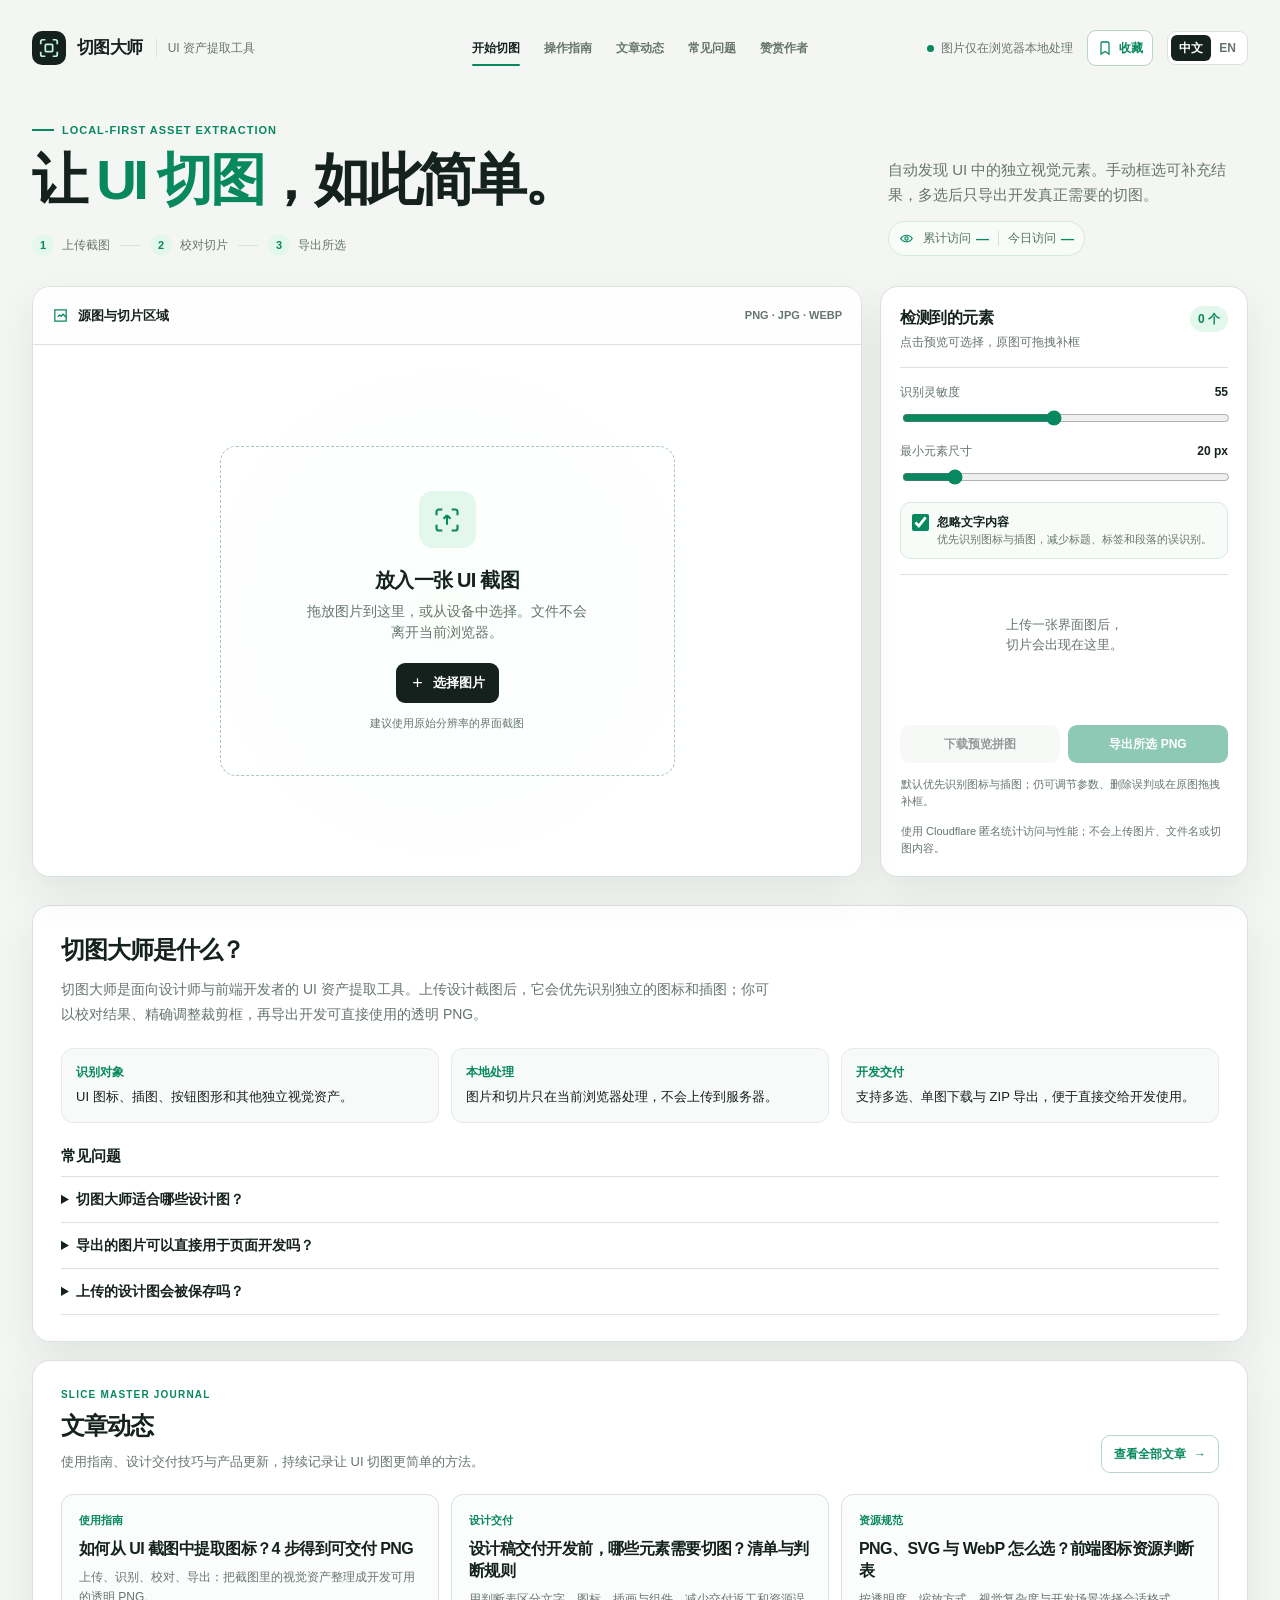
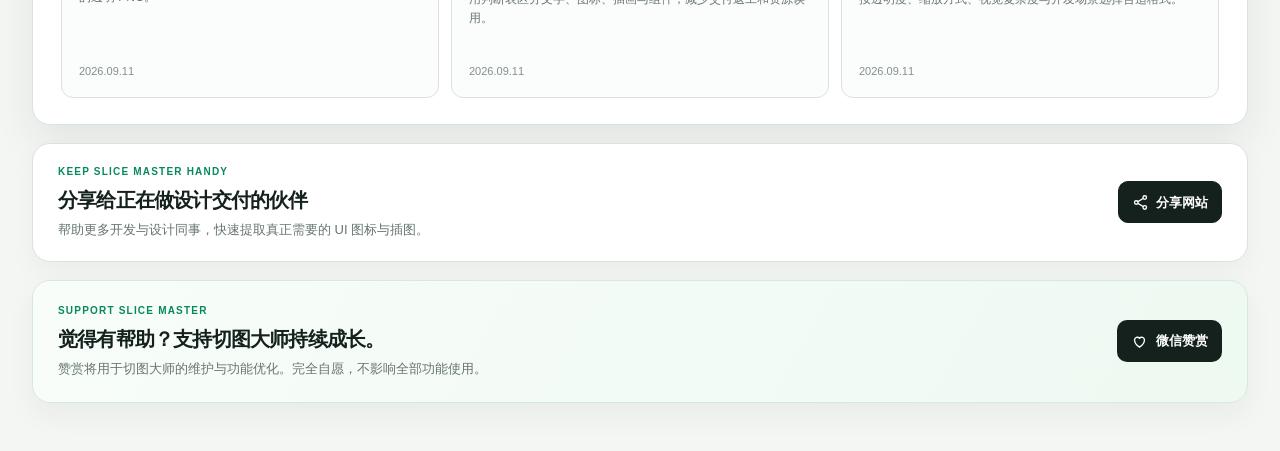
==== commit 1c9d0e31: "Update bilingual navigation labels" ====
--- a/index.html
+++ b/index.html
@@ -41,12 +41,11 @@
     <nav class="site-nav" aria-label="主导航 / Main navigation">
       <div class="site-nav-links">
         <a href="#stage" aria-current="page"><span class="local-zh">开始切图</span><span class="local-en">Tool</span></a>
-        <a href="/articles/"><span class="local-zh">使用指南</span><span class="local-en">Guides</span><span aria-hidden="true">↗</span></a>
+        <a href="/articles/"><span class="local-zh">操作指南</span><span class="local-en">How-to</span></a>
         <a href="#journal"><span class="local-zh">文章动态</span><span class="local-en">Journal</span></a>
-        <a href="#about"><span class="local-zh">关于工具</span><span class="local-en">About</span></a>
-        <a href="#support"><span class="local-zh">支持项目</span><span class="local-en">Support</span></a>
-      </div>
-      <a class="nav-cta" href="#stage"><span class="local-zh">上传截图</span><span class="local-en">Upload image</span><svg viewBox="0 0 24 24" fill="none" stroke="currentColor" stroke-width="2" aria-hidden="true"><path d="M12 16V4m0 0L7 9m5-5 5 5M5 20h14"/></svg></a>
+        <a href="#about"><span class="local-zh">常见问题</span><span class="local-en">FAQ</span></a>
+        <a href="#support"><span class="local-zh">赞赏作者</span><span class="local-en">Support author</span></a>
+      </div>
     </nav>
     <section class="intro"><div><div class="eyebrow" data-i18n="eyebrow">LOCAL-FIRST ASSET EXTRACTION</div><h1 data-i18n-html="hero">让 <em>UI 切图</em>，如此简单。</h1><div class="steps"><span class="step"><b>1</b><span data-i18n="step1">上传截图</span></span><span class="step"><b>2</b><span data-i18n="step2">校对切片</span></span><span class="step"><b>3</b><span data-i18n="step3">导出所选</span></span></div></div><div class="intro-aside"><p class="intro-copy" data-i18n="intro">自动发现 UI 中的独立视觉元素。手动框选可补充结果，多选后只导出开发真正需要的切图。</p><div class="site-visits" id="siteVisits" hidden aria-live="polite"><svg viewBox="0 0 24 24" fill="none" stroke="currentColor" stroke-width="1.9" aria-hidden="true"><path d="M2.75 12s3.25-5.25 9.25-5.25S21.25 12 21.25 12 18 17.25 12 17.25 2.75 12 2.75 12Z"/><circle cx="12" cy="12" r="2.6"/></svg><span class="visit-metric"><span class="local-zh">累计访问</span><span class="local-en">Total visits</span><strong id="siteVisitsCount">—</strong></span><span class="visit-divider" aria-hidden="true"></span><span class="visit-metric"><span class="local-zh">今日访问</span><span class="local-en">Today</span><strong id="siteVisitsToday">—</strong></span></div></div></section>
     <section class="workbench"><div class="stage" id="stage"><div class="stage-head"><div class="stage-title"><svg viewBox="0 0 24 24" fill="none" stroke="currentColor" stroke-width="1.8"><path d="M4 4h16v16H4z"/><path d="m8 14 2.7-2.8 2.1 2.1 2.9-3.1L20 14.5"/></svg><span data-i18n="canvasTitle">源图与切片区域</span></div><span class="format" data-i18n="format">PNG · JPG · WEBP</span></div><div class="dropzone" id="dropzone"><div class="drop-inner"><div class="scan-icon"><svg viewBox="0 0 24 24" fill="none" stroke="currentColor" stroke-width="1.8"><path d="M8 3H5a2 2 0 0 0-2 2v3M16 3h3a2 2 0 0 1 2 2v3M21 16v3a2 2 0 0 1-2 2h-3M3 16v3a2 2 0 0 0 2 2h3"/><path d="M12 16V8m0 0-3 3m3-3 3 3"/></svg></div><h2 data-i18n="dropTitle">放入一张 UI 截图</h2><p data-i18n="dropText">拖放图片到这里，或从设备中选择。文件不会离开当前浏览器。</p><label class="primary" for="fileInput"><svg viewBox="0 0 24 24" fill="none" stroke="currentColor" stroke-width="2"><path d="M12 5v14m-7-7h14"/></svg><span data-i18n="choose">选择图片</span></label><input id="fileInput" type="file" accept="image/png,image/jpeg,image/webp" hidden><span class="hint" data-i18n="hint">建议使用原始分辨率的界面截图</span></div></div><div class="canvas-wrap" id="canvasWrap"><div class="canvas-stack" id="canvasStack"><canvas id="sourceCanvas"></canvas><div class="selection-layer" id="selectionLayer"></div></div></div><div class="toolbar" id="toolbar"><span class="file-name" id="fileName">—</span><button class="quiet" id="replaceImage" data-i18n="replaceImage">选择新图</button><button class="quiet" id="redetect" data-i18n="redetect">重新识别</button></div></div>
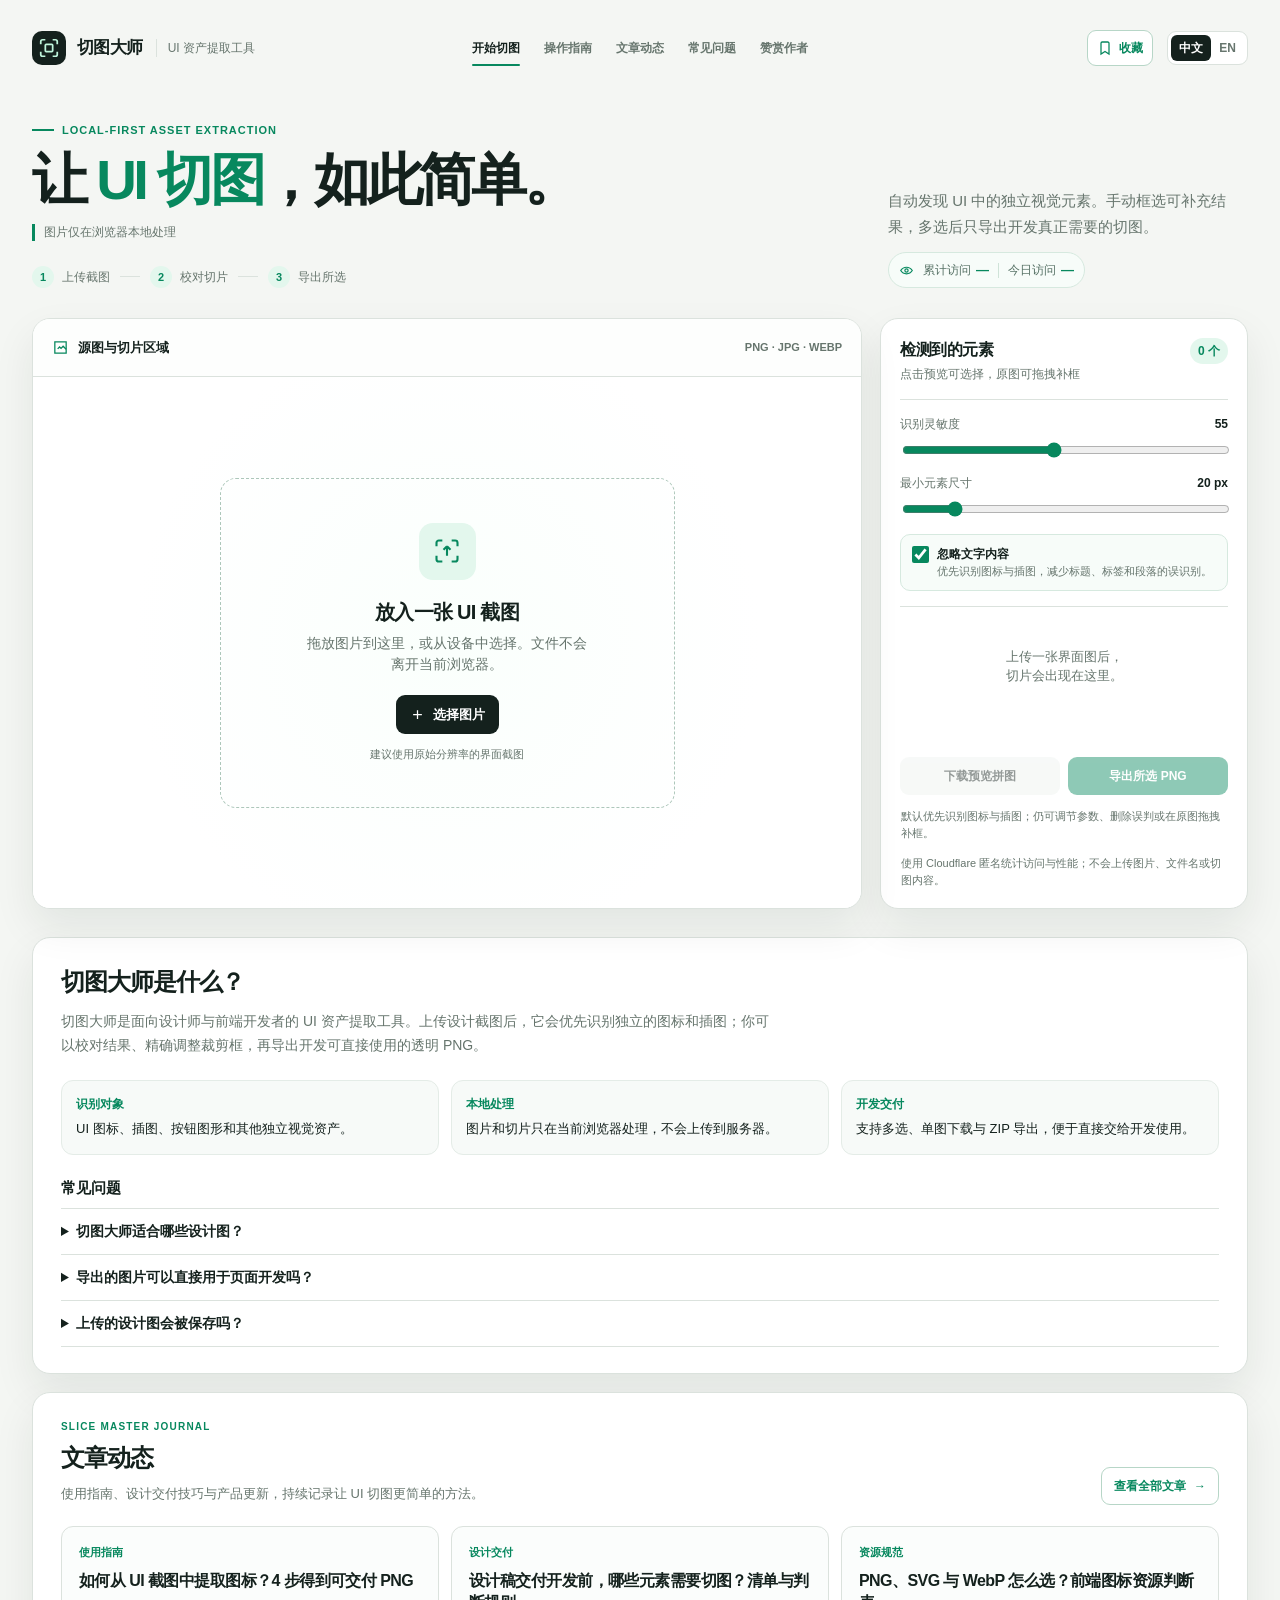
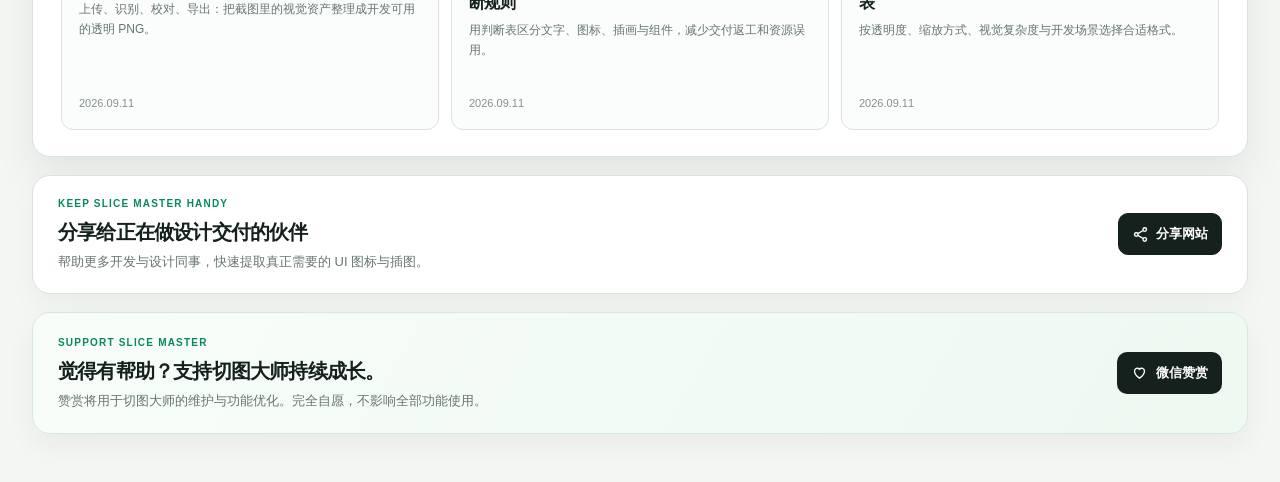
==== commit 0e5dc5d3: "Move privacy notice below slogan" ====
--- a/index.html
+++ b/index.html
@@ -29,6 +29,7 @@
     .site-nav{display:flex;align-items:center;justify-content:space-between;gap:18px;margin-top:15px;padding:8px 0;border-top:1px solid var(--line);border-bottom:1px solid var(--line)}.site-nav-links{display:flex;align-items:center;gap:4px;min-width:0}.site-nav a{display:inline-flex;align-items:center;gap:6px;padding:7px 10px;border-radius:8px;color:var(--sub);font-size:12px;font-weight:800;text-decoration:none;white-space:nowrap;transition:background .16s ease-out,color .16s ease-out}.site-nav a:hover,.site-nav a:focus-visible{background:var(--green-soft);color:var(--green)}.site-nav a[aria-current="page"]{background:var(--ink);color:#fff}.site-nav .nav-cta{padding:8px 12px;background:var(--green);color:#fff}.site-nav .nav-cta:hover,.site-nav .nav-cta:focus-visible{background:#066f4d;color:#fff}.site-nav svg{width:14px;height:14px;flex:0 0 auto}@media(max-width:720px){.site-nav{gap:10px;overflow:hidden}.site-nav-links{overflow-x:auto;scrollbar-width:none}.site-nav-links::-webkit-scrollbar{display:none}.site-nav a{padding:7px 8px}.site-nav .nav-cta{flex:0 0 auto}}
     /* Center the primary navigation in the desktop top bar. */
     .app{position:relative}.topbar{position:relative}.site-nav{position:absolute;left:50%;top:24px;display:flex;align-items:center;justify-content:center;transform:translateX(-50%);height:48px;margin:0;padding:0;border:0}.site-nav a{position:relative}.site-nav a[aria-current="page"]{background:transparent;color:var(--ink)}.site-nav a[aria-current="page"]::after{content:"";position:absolute;left:10px;right:10px;bottom:-2px;height:2px;border-radius:99px;background:var(--green)}.site-nav .nav-cta{display:none}@media(max-width:920px){.topbar{height:auto;min-height:48px;flex-wrap:wrap}.site-nav{position:static;order:3;transform:none;width:100%;height:auto;justify-content:flex-start;padding:6px 0;border-top:1px solid var(--line);border-bottom:1px solid var(--line);overflow:hidden}.site-nav-links{width:100%;overflow-x:auto;scrollbar-width:none}.site-nav-links::-webkit-scrollbar{display:none}.site-nav a{padding:7px 8px}.site-nav a[aria-current="page"]::after{bottom:1px}}
+    .topbar .privacy{display:none}.intro h1::after{content:"图片仅在浏览器本地处理";display:block;width:max-content;max-width:100%;margin-top:15px;padding-left:9px;border-left:3px solid var(--green);color:var(--sub);font-size:12px;font-weight:600;line-height:1.4;letter-spacing:0}.intro h1::after{font-weight:500}html[lang="en"] .intro h1::after{content:"Images are processed locally in this browser"}@media(max-width:560px){.intro h1::after{margin-top:13px;font-size:11px}}
     .intro{display:grid;grid-template-columns:minmax(0,1fr) 360px;gap:40px;align-items:end;padding:50px 0 30px}.eyebrow{display:flex;align-items:center;gap:8px;font-size:11px;font-weight:800;color:var(--green);letter-spacing:.09em}.eyebrow:before{content:"";width:22px;height:2px;background:currentColor}.intro h1{font-size:clamp(35px,4.4vw,61px);line-height:1.04;letter-spacing:-.065em;margin:12px 0 0;max-width:720px;text-wrap:balance}.intro h1 em{font-style:normal;color:var(--green)}.intro-copy{font-size:15px;line-height:1.7;color:var(--sub);margin:0;max-width:360px;text-wrap:pretty}.steps{display:flex;gap:10px;margin-top:25px}.step{display:flex;gap:8px;align-items:center;color:var(--sub);font-size:12px}.step b{display:grid;place-items:center;width:22px;height:22px;border-radius:50%;background:var(--green-soft);color:var(--green);font-size:11px}.step:not(:last-child):after{content:"";height:1px;width:20px;background:var(--line);margin-left:2px}
     .workbench{display:grid;grid-template-columns:minmax(0,1fr) 368px;gap:18px}.stage,.inspector{background:var(--surface);border:1px solid var(--line);box-shadow:var(--shadow);border-radius:var(--radius)}.stage{position:relative;min-height:590px;overflow:hidden}.stage-head{height:58px;padding:0 19px;border-bottom:1px solid var(--line);display:flex;align-items:center;justify-content:space-between;gap:14px;background:#fdfefd}.stage-title{display:flex;align-items:center;gap:9px;font-size:13px;font-weight:800}.stage-title svg{width:17px;color:var(--green)}.format{font-size:11px;color:var(--sub);font-weight:600}.dropzone{position:absolute;inset:59px 0 0;display:grid;place-items:center;padding:34px;background:radial-gradient(circle at center,#fafffc 0%,#fff 64%)}.drop-inner{width:min(455px,100%);padding:44px 28px;border:1px dashed #adc7ba;border-radius:16px;text-align:center}.scan-icon{width:57px;height:57px;margin:0 auto 17px;border-radius:14px;background:var(--green-soft);color:var(--green);display:grid;place-items:center}.scan-icon svg{width:28px;height:28px}.dropzone h2{font-size:20px;letter-spacing:-.035em;margin:0 0 6px}.dropzone p{margin:0 auto 20px;color:var(--sub);max-width:290px}.primary{display:inline-flex;gap:8px;align-items:center;justify-content:center;background:var(--ink);color:#fff;border-radius:9px;padding:10px 14px;font-size:13px;font-weight:800;transition:transform .16s ease-out,background .16s ease-out}.primary:hover{background:#263a32}.primary:active,.card:active,.icon-btn:active{transform:scale(.96)}.primary svg{width:15px}.hint{display:block;color:var(--sub);font-size:11px;margin-top:12px}.canvas-wrap{display:none;position:absolute;inset:59px 0 0;overflow:auto;background:#eef1ef;padding:28px;align-items:flex-start;justify-content:center}.canvas-wrap.active{display:flex}.canvas-stack{position:relative;display:inline-block;line-height:0;box-shadow:0 8px 26px rgba(21,33,28,.18)}#sourceCanvas{display:block;cursor:crosshair}.selection-layer{position:absolute;inset:0;pointer-events:none}.box{position:absolute;border:2px solid var(--orange);background:rgba(249,115,76,.11);pointer-events:auto;cursor:pointer}.box:hover{background:rgba(249,115,76,.2)}.box.selected{border-color:var(--green);background:rgba(7,136,94,.13)}.box span{position:absolute;top:-23px;left:-2px;padding:0 6px;line-height:19px;background:var(--orange);border-radius:5px 5px 5px 0;color:#572316;font-weight:800;font-size:11px;white-space:nowrap}.box.selected span{background:var(--green);color:#fff}.box button{position:absolute;right:-9px;top:-9px;width:19px;height:19px;padding:0;border-radius:50%;background:var(--ink);color:#fff;line-height:18px;opacity:0}.box:hover button{opacity:1}.drawing{position:absolute;border:2px dashed var(--green);background:rgba(7,136,94,.12);pointer-events:none}.toolbar{display:none;position:absolute;left:17px;right:17px;bottom:17px;padding:8px 9px 8px 13px;background:rgba(20,33,29,.93);color:#fff;border-radius:11px;align-items:center;justify-content:space-between;gap:12px}.toolbar.active{display:flex}.file-name{font-size:12px;overflow:hidden;white-space:nowrap;text-overflow:ellipsis}.quiet{padding:7px 9px;border:1px solid rgba(255,255,255,.24);border-radius:7px;background:transparent;color:#fff;font-size:12px;font-weight:700}
     .inspector{min-height:590px;padding:19px;display:flex;flex-direction:column}.panel-head{padding-bottom:16px;border-bottom:1px solid var(--line);display:flex;justify-content:space-between;gap:10px}.panel-head h2{margin:0;font-size:16px;letter-spacing:-.03em}.panel-head p{margin:3px 0 0;color:var(--sub);font-size:12px}.count{align-self:start;background:var(--green-soft);color:var(--green);font-size:12px;font-weight:800;padding:4px 8px;border-radius:99px;white-space:nowrap}.controls{padding:15px 0;border-bottom:1px solid var(--line)}.control{display:grid;grid-template-columns:1fr auto;gap:7px 10px;align-items:center}.control+.control{margin-top:14px}.control label{font-size:12px;color:var(--sub)}.control output{font-weight:800;font-size:12px;font-variant-numeric:tabular-nums}input[type=range]{grid-column:1/-1;width:100%;accent-color:var(--green)}.text-filter{display:flex;align-items:flex-start;gap:8px;margin-top:15px;padding:10px 11px;border:1px solid #d6e9df;border-radius:10px;background:#f7fcf9;color:var(--ink);cursor:pointer}.text-filter input{width:17px;height:17px;margin:1px 0 0;accent-color:var(--green);flex:0 0 auto}.text-filter strong{display:block;font-size:12px}.text-filter small{display:block;margin-top:1px;color:var(--sub);font-size:11px;line-height:1.45}.selection-bar{display:none;align-items:center;justify-content:space-between;padding:11px 0 3px;color:var(--sub);font-size:12px}.selection-bar.active{display:flex}.select-all{display:flex;align-items:center;gap:6px;color:var(--green);font-weight:800;background:transparent;padding:0}.select-all input{accent-color:var(--green)}.cards{flex:1;min-height:150px;display:grid;grid-template-columns:repeat(2,minmax(0,1fr));gap:9px;align-content:start;padding:12px 0 17px}.empty{grid-column:1/-1;align-self:center;text-align:center;color:var(--sub);font-size:13px;padding:28px 0}.card{position:relative;text-align:left;overflow:hidden;border:1px solid var(--line);border-radius:10px;background:#fff;transition:transform .16s ease-out,border-color .16s ease-out,box-shadow .16s ease-out}.card:hover{border-color:#9ab8aa;box-shadow:0 7px 15px rgba(19,36,29,.08)}.card.selected{border-color:var(--green);box-shadow:inset 0 0 0 1px var(--green)}.check{position:absolute;top:7px;right:7px;width:18px;height:18px;border:1px solid #b9c6bf;border-radius:50%;background:#fff;color:#fff;display:grid;place-items:center;z-index:1}.check svg{width:12px;opacity:0}.card.selected .check{background:var(--green);border-color:var(--green)}.card.selected .check svg{opacity:1}.thumb{height:84px;display:grid;place-items:center;background-color:#f6f8f6;background-image:linear-gradient(45deg,#ebefec 25%,transparent 25%),linear-gradient(-45deg,#ebefec 25%,transparent 25%),linear-gradient(45deg,transparent 75%,#ebefec 75%),linear-gradient(-45deg,transparent 75%,#ebefec 75%);background-size:12px 12px;background-position:0 0,0 6px,6px -6px,-6px 0}.thumb img{max-width:100%;max-height:100%;object-fit:contain}.card-meta{display:flex;justify-content:space-between;gap:4px;padding:7px 8px;color:var(--sub);font-size:10px;font-variant-numeric:tabular-nums}.actions{display:grid;grid-template-columns:1fr 1fr;gap:8px}.secondary,.export{padding:10px 7px;border-radius:9px;font-size:12px;font-weight:800}.secondary{background:#eef2ef;color:var(--ink)}.export{background:var(--green);color:#fff}.secondary:disabled,.export:disabled{opacity:.45;cursor:not-allowed}.footer-note{font-size:11px;color:var(--sub);line-height:1.55;margin:13px 1px 0}.about{margin-top:28px;padding:26px 28px;border:1px solid var(--line);border-radius:var(--radius);background:var(--surface);box-shadow:var(--shadow)}.about-copy[lang="en"]{display:none}html[lang="en"] .about-copy[lang="zh-CN"]{display:none}html[lang="en"] .about-copy[lang="en"]{display:block}.about h2{margin:0;font-size:24px;letter-spacing:-.045em}.about-lead{max-width:720px;margin:9px 0 0;color:var(--sub);font-size:14px;line-height:1.75}.about-grid{display:grid;grid-template-columns:repeat(3,minmax(0,1fr));gap:12px;margin:22px 0}.about-grid div{padding:14px;border-radius:12px;background:#f7faf8;border:1px solid #e4ece7}.about-grid dt{font-size:12px;font-weight:800;color:var(--green)}.about-grid dd{margin:6px 0 0;font-size:13px;line-height:1.6}.about h3{margin:20px 0 9px;font-size:15px}.about details{padding:12px 0;border-top:1px solid var(--line)}.about summary{font-weight:800;cursor:pointer}.about details p{margin:7px 0 0;color:var(--sub);line-height:1.7}.about details:last-child{border-bottom:1px solid var(--line)}
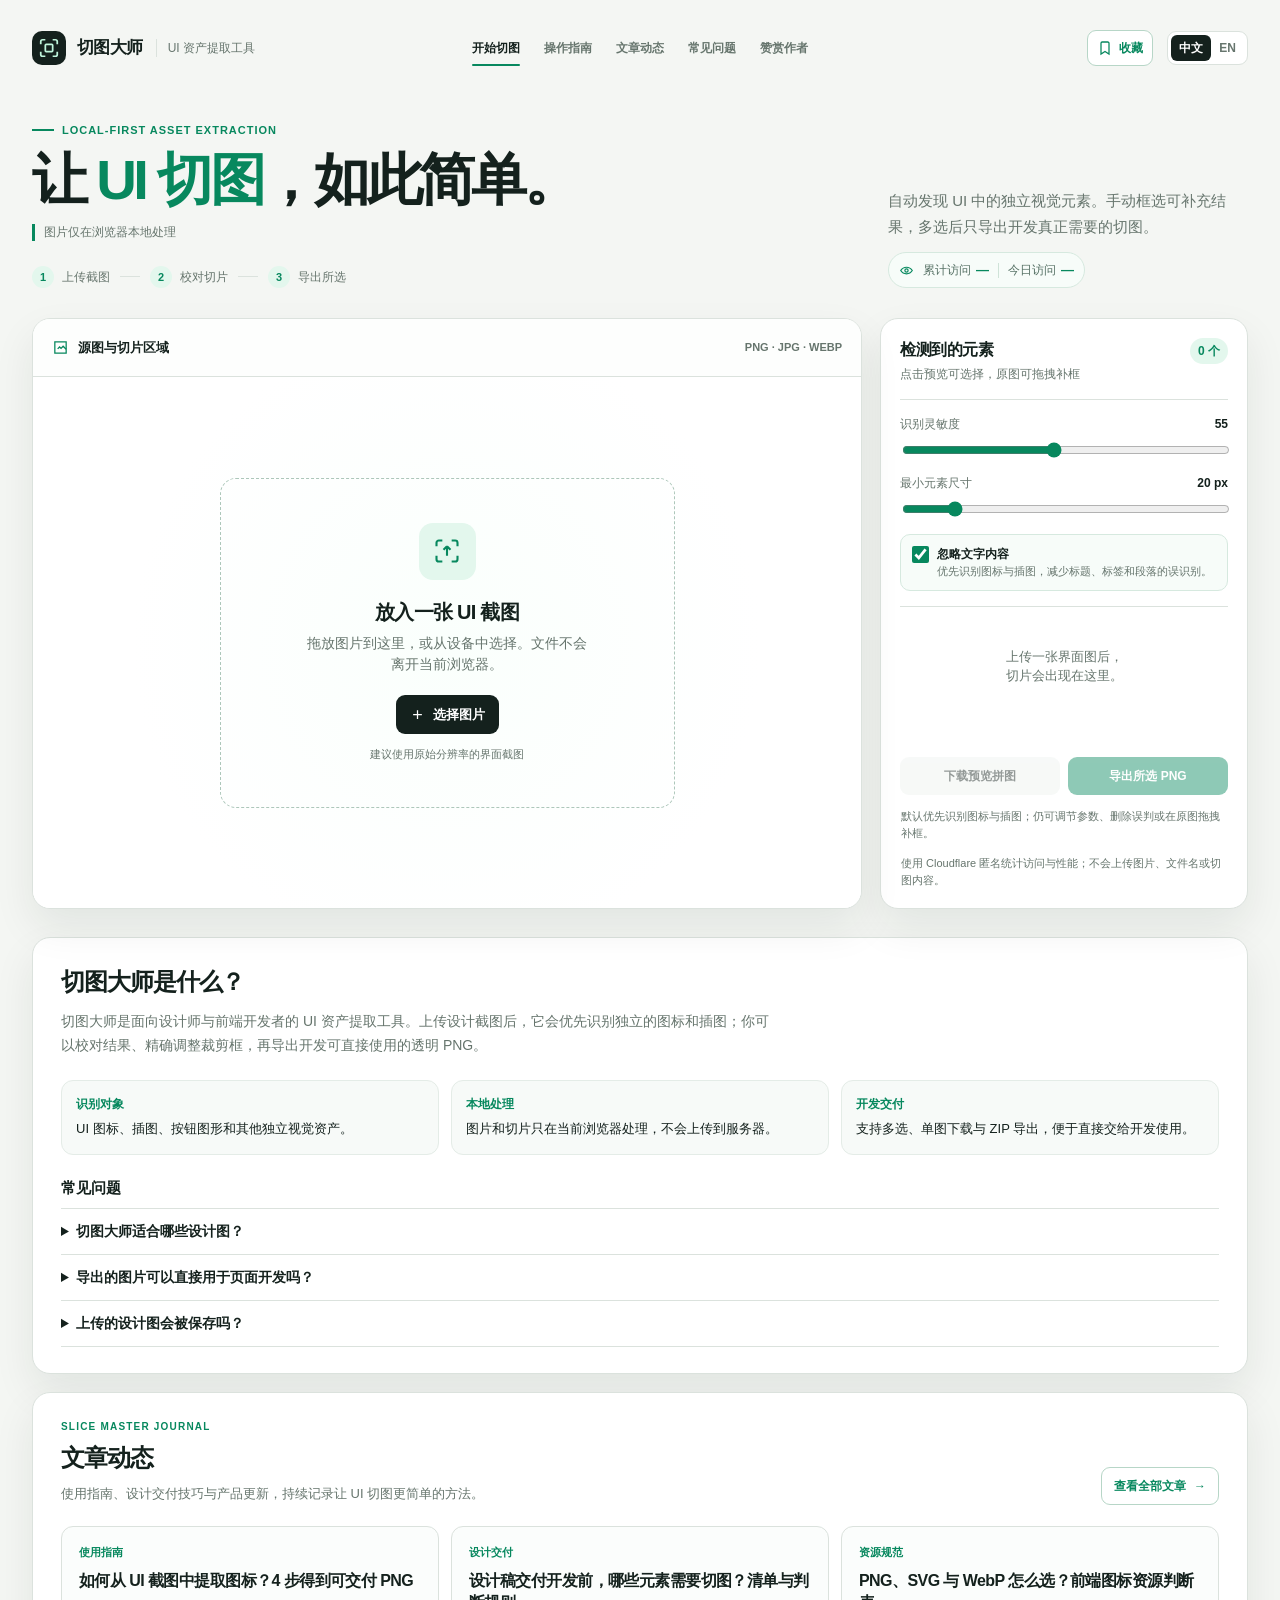
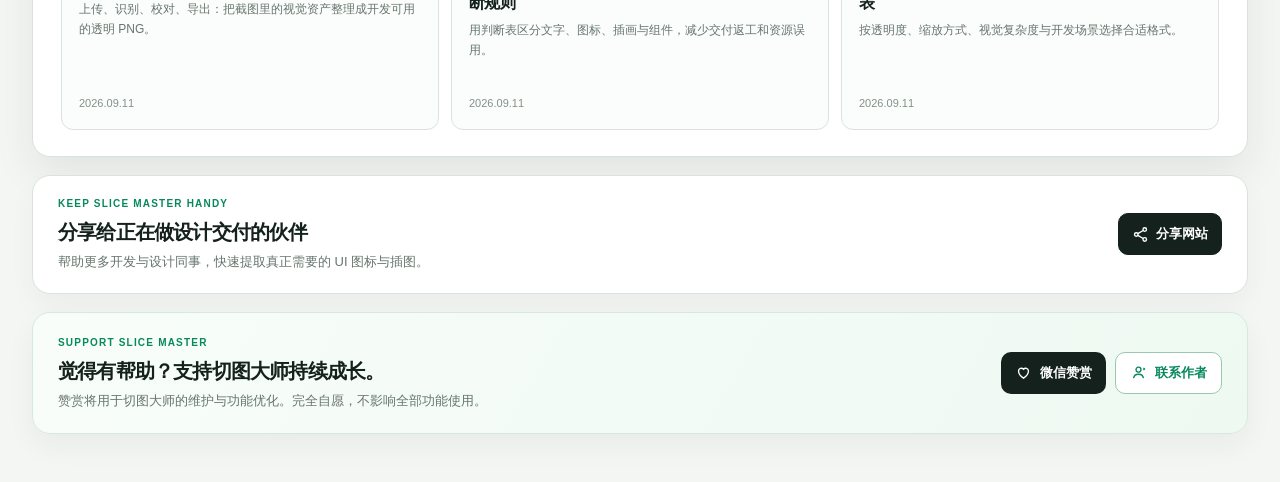
==== commit 1608bf46: "Add contact author QR code" ====
--- a/index.html
+++ b/index.html
@@ -96,7 +96,10 @@
     <section class="support" id="support" aria-labelledby="support-title">
       <div class="support-copy local-zh" lang="zh-CN"><span class="support-kicker">SUPPORT SLICE MASTER</span><h2 id="support-title">觉得有帮助？支持切图大师持续成长。</h2><p>赞赏将用于切图大师的维护与功能优化。完全自愿，不影响全部功能使用。</p></div>
       <div class="support-copy local-en" lang="en"><span class="support-kicker">SUPPORT SLICE MASTER</span><h2>Enjoying Slice Master? Help us keep improving.</h2><p>Your support helps maintain and improve Slice Master. It is completely optional and never affects access to features.</p></div>
-      <button class="support-action support-trigger" type="button" aria-haspopup="dialog" aria-controls="supportDialog" aria-label="支持切图大师 / Support Slice Master"><svg viewBox="0 0 24 24" fill="none" stroke="currentColor" stroke-width="1.9" aria-hidden="true"><path d="M12 20s-7-4.5-7-10a4 4 0 0 1 7-2.6A4 4 0 0 1 19 10c0 5.5-7 10-7 10Z"/></svg><span class="local-zh">微信赞赏</span><span class="local-en">Support on WeChat</span></button>
+      <div class="support-actions">
+        <button class="support-action support-trigger" type="button" aria-haspopup="dialog" aria-controls="supportDialog" aria-label="支持切图大师 / Support Slice Master"><svg viewBox="0 0 24 24" fill="none" stroke="currentColor" stroke-width="1.9" aria-hidden="true"><path d="M12 20s-7-4.5-7-10a4 4 0 0 1 7-2.6A4 4 0 0 1 19 10c0 5.5-7 10-7 10Z"/></svg><span class="local-zh">微信赞赏</span><span class="local-en">Support on WeChat</span></button>
+        <button class="support-action contact-trigger" type="button" aria-haspopup="dialog" aria-controls="contactDialog" aria-label="联系作者 / Contact author"><svg viewBox="0 0 24 24" fill="none" stroke="currentColor" stroke-width="1.9" aria-hidden="true"><circle cx="12" cy="8" r="3.5"/><path d="M5 20c.6-3.5 3.1-5.5 7-5.5s6.4 2 7 5.5M19 5.5l1.5 1.5L19 8.5"/></svg><span class="local-zh">联系作者</span><span class="local-en">Contact author</span></button>
+      </div>
     </section>
   </main>
   <dialog class="support-dialog" id="supportDialog" aria-label="支持切图大师">
@@ -104,6 +107,12 @@
     <div class="support-dialog-copy local-zh" lang="zh-CN"><span class="support-kicker">THANK YOU</span><h2 id="supportDialogTitle">支持切图大师</h2><p>使用微信扫一扫，感谢你的鼓励与支持。</p></div>
     <div class="support-dialog-copy local-en" lang="en"><span class="support-kicker">THANK YOU</span><h2>Support Slice Master</h2><p>Scan with WeChat. Thank you for helping us keep building.</p></div>
     <figure class="support-qr"><img src="assets/support-wechat.png" alt="微信赞赏二维码 / WeChat appreciation QR code" width="576" height="622"><figcaption><span class="local-zh">微信赞赏 · 完全自愿</span><span class="local-en">WeChat appreciation · Optional</span></figcaption></figure>
+  </dialog>
+  <dialog class="support-dialog contact-dialog" id="contactDialog" aria-label="联系作者">
+    <button class="support-close" id="contactClose" type="button" aria-label="关闭联系作者二维码 / Close contact QR code"><svg viewBox="0 0 24 24" fill="none" stroke="currentColor" stroke-width="2" aria-hidden="true"><path d="m6 6 12 12M18 6 6 18"/></svg></button>
+    <div class="support-dialog-copy local-zh" lang="zh-CN"><span class="support-kicker">CONTACT AUTHOR</span><h2 id="contactDialogTitle">联系作者</h2><p>使用微信扫一扫，添加作者好友。</p></div>
+    <div class="support-dialog-copy local-en" lang="en"><span class="support-kicker">CONTACT AUTHOR</span><h2>Contact the author</h2><p>Scan with WeChat to connect with the author.</p></div>
+    <figure class="support-qr contact-qr"><img src="assets/wechat-contact.jpg" alt="作者微信二维码 / Author WeChat contact QR code" width="721" height="694"><figcaption><span class="local-zh">微信联系 · 欢迎交流反馈</span><span class="local-en">WeChat contact · Feedback welcome</span></figcaption></figure>
   </dialog>
   <dialog class="quick-dialog" id="bookmarkDialog" aria-label="收藏本站">
     <button class="quick-dialog-close" type="button" data-dialog-close="bookmarkDialog" aria-label="关闭收藏说明 / Close save instructions"><svg viewBox="0 0 24 24" fill="none" stroke="currentColor" stroke-width="2" aria-hidden="true"><path d="m6 6 12 12M18 6 6 18"/></svg></button>
@@ -315,8 +324,8 @@
   <style>
     .journal-nav{display:flex;justify-content:flex-end;margin-top:8px}.journal-nav a{display:inline-flex;align-items:center;gap:6px;color:var(--green);font-size:12px;font-weight:800;text-decoration:none}.journal-nav a:hover{text-decoration:underline;text-underline-offset:3px}.journal{margin-top:18px;padding:26px 28px;border:1px solid var(--line);border-radius:var(--radius);background:var(--surface);box-shadow:var(--shadow)}.journal-head{display:flex;align-items:end;justify-content:space-between;gap:20px}.journal-kicker{display:block;color:var(--green);font-size:10px;font-weight:800;letter-spacing:.12em}.journal h2{margin:6px 0 0;font-size:24px;letter-spacing:-.045em}.journal-head p{max-width:650px;margin:7px 0 0;color:var(--sub);font-size:13px;line-height:1.65}.journal-link{display:inline-flex;align-items:center;gap:8px;flex:0 0 auto;padding:9px 12px;border:1px solid #b7d6c7;border-radius:9px;color:var(--green);font-size:12px;font-weight:800;text-decoration:none}.journal-link:hover{border-color:var(--green);background:var(--green-soft)}.journal-grid{display:grid;grid-template-columns:repeat(3,minmax(0,1fr));gap:12px;margin-top:21px}.journal-card{border:1px solid var(--line);border-radius:12px;background:#fbfdfc}.journal-card a{display:flex;min-height:202px;flex-direction:column;padding:17px;color:var(--ink);text-decoration:none}.journal-card:hover{border-color:#9ab8aa;box-shadow:0 8px 18px rgba(19,36,29,.07)}.journal-type{color:var(--green);font-size:11px;font-weight:800}.journal-card h3{margin:10px 0 0;font-size:16px;line-height:1.35;letter-spacing:-.035em}.journal-card p{margin:8px 0 0;color:var(--sub);font-size:12px;line-height:1.65}.journal-card time{margin-top:auto;padding-top:14px;color:#829087;font-size:11px;font-variant-numeric:tabular-nums}@media(max-width:720px){.journal{padding:20px 17px}.journal-head{align-items:flex-start;flex-direction:column}.journal-link{width:100%;justify-content:center}.journal-grid{grid-template-columns:1fr}.journal-card a{min-height:156px}.journal-nav{margin-top:7px}}
     .local-en{display:none}html[lang="en"] .local-zh{display:none}html[lang="en"] .local-en{display:inline}.support-copy.local-en,.support-dialog-copy.local-en{display:none}html[lang="en"] .support-copy.local-en,html[lang="en"] .support-dialog-copy.local-en{display:block}
-    .support{display:grid;grid-template-columns:minmax(0,1fr) auto;gap:22px;align-items:center;margin-top:18px;padding:22px 25px;border:1px solid #d6e9df;border-radius:var(--radius);background:linear-gradient(120deg,#f8fdf9 0%,#eef9f2 100%);box-shadow:0 12px 28px rgba(19,36,29,.05)}.support-kicker{display:block;color:var(--green);font-size:10px;font-weight:800;letter-spacing:.12em}.support h2{margin:6px 0 0;font-size:20px;letter-spacing:-.04em}.support p{max-width:620px;margin:5px 0 0;color:var(--sub);font-size:13px;line-height:1.6}.support-action{display:inline-flex;align-items:center;justify-content:center;gap:8px;min-height:42px;padding:10px 14px;border-radius:10px;background:var(--ink);color:#fff;font-size:13px;font-weight:800;white-space:nowrap;transition:transform .16s ease-out,background .16s ease-out}.support-action:hover{background:#263a32}.support-action:active{transform:scale(.96)}.support-action svg{width:17px;height:17px}.support-dialog{width:min(372px,calc(100% - 28px));max-height:calc(100dvh - 28px);padding:28px;border:0;border-radius:20px;background:#fff;color:var(--ink);box-shadow:0 24px 70px rgba(10,25,17,.28)}.support-dialog::backdrop{background:rgba(13,27,20,.54);backdrop-filter:blur(4px)}.support-dialog-copy{text-align:center}.support-dialog h2{margin:6px 0 0;font-size:24px;letter-spacing:-.05em}.support-dialog p{margin:6px 0 0;color:var(--sub);font-size:13px;line-height:1.55}.support-close{position:absolute;top:12px;right:12px;width:34px;height:34px;padding:0;border-radius:9px;background:#f2f5f3;color:var(--sub);display:grid;place-items:center;transition:transform .16s ease-out,background .16s ease-out,color .16s ease-out}.support-close:hover{background:var(--green-soft);color:var(--green)}.support-close:active{transform:scale(.96)}.support-close svg{width:17px;height:17px}.support-qr{margin:19px 0 0;text-align:center}.support-qr img{display:block;width:min(248px,100%);height:auto;margin:0 auto;border-radius:13px;outline:1px solid oklch(0 0 0 / .1);box-shadow:0 10px 22px rgba(20,33,29,.1)}.support-qr figcaption{margin-top:10px;color:var(--sub);font-size:12px;font-weight:700}.support-dialog[open]{animation:support-enter .18s ease-out}@keyframes support-enter{from{opacity:0;transform:translateY(8px)}to{opacity:1;transform:translateY(0)}}
-    @media(max-width:620px){.support{grid-template-columns:1fr;gap:16px;padding:20px 18px}.support h2{font-size:19px}.support p{font-size:13px}.support-action{width:100%;min-height:46px}.support-dialog{padding:26px 20px;border-radius:18px}.support-qr img{width:min(258px,100%)}}
+    .support{display:grid;grid-template-columns:minmax(0,1fr) auto;gap:22px;align-items:center;margin-top:18px;padding:22px 25px;border:1px solid #d6e9df;border-radius:var(--radius);background:linear-gradient(120deg,#f8fdf9 0%,#eef9f2 100%);box-shadow:0 12px 28px rgba(19,36,29,.05)}.support-kicker{display:block;color:var(--green);font-size:10px;font-weight:800;letter-spacing:.12em}.support h2{margin:6px 0 0;font-size:20px;letter-spacing:-.04em}.support p{max-width:620px;margin:5px 0 0;color:var(--sub);font-size:13px;line-height:1.6}.support-actions{display:flex;align-items:center;justify-content:flex-end;gap:9px;flex-wrap:wrap}.support-action{display:inline-flex;align-items:center;justify-content:center;gap:8px;min-height:42px;padding:10px 14px;border-radius:10px;background:var(--ink);color:#fff;font-size:13px;font-weight:800;white-space:nowrap;transition:transform .16s ease-out,background .16s ease-out}.support-action:hover{background:#263a32}.support-action:active{transform:scale(.96)}.support-action svg{width:17px;height:17px}.support-action.contact-trigger{background:#fff;color:var(--green);border:1px solid #9cc8b0}.support-action.contact-trigger:hover{background:var(--green-soft);color:var(--green)}.support-dialog{width:min(372px,calc(100% - 28px));max-height:calc(100dvh - 28px);padding:28px;border:0;border-radius:20px;background:#fff;color:var(--ink);box-shadow:0 24px 70px rgba(10,25,17,.28)}.support-dialog::backdrop{background:rgba(13,27,20,.54);backdrop-filter:blur(4px)}.support-dialog-copy{text-align:center}.support-dialog h2{margin:6px 0 0;font-size:24px;letter-spacing:-.05em}.support-dialog p{margin:6px 0 0;color:var(--sub);font-size:13px;line-height:1.55}.support-close{position:absolute;top:12px;right:12px;width:34px;height:34px;padding:0;border-radius:9px;background:#f2f5f3;color:var(--sub);display:grid;place-items:center;transition:transform .16s ease-out,background .16s ease-out,color .16s ease-out}.support-close:hover{background:var(--green-soft);color:var(--green)}.support-close:active{transform:scale(.96)}.support-close svg{width:17px;height:17px}.support-qr{margin:19px 0 0;text-align:center}.support-qr img{display:block;width:min(248px,100%);height:auto;margin:0 auto;border-radius:13px;outline:1px solid oklch(0 0 0 / .1);box-shadow:0 10px 22px rgba(20,33,29,.1)}.support-qr figcaption{margin-top:10px;color:var(--sub);font-size:12px;font-weight:700}.support-dialog[open]{animation:support-enter .18s ease-out}@keyframes support-enter{from{opacity:0;transform:translateY(8px)}to{opacity:1;transform:translateY(0)}}
+    @media(max-width:620px){.support{grid-template-columns:1fr;gap:16px;padding:20px 18px}.support h2{font-size:19px}.support p{font-size:13px}.support-actions{display:grid;grid-template-columns:1fr 1fr;gap:8px}.support-action{width:100%;min-height:46px;padding:10px 8px;font-size:12px}.support-dialog{padding:26px 20px;border-radius:18px}.support-qr img{width:min(258px,100%)}}
     @media(prefers-reduced-motion:reduce){.support-dialog[open]{animation:none}}
     .site-actions{display:grid;grid-template-columns:minmax(0,1fr) auto;gap:22px;align-items:center;margin-top:18px;padding:20px 25px;border:1px solid var(--line);border-radius:var(--radius);background:var(--surface);box-shadow:0 12px 28px rgba(19,36,29,.04)}.site-actions-kicker{display:block;color:var(--green);font-size:10px;font-weight:800;letter-spacing:.12em}.site-actions h2{margin:6px 0 0;font-size:20px;letter-spacing:-.04em}.site-actions p{max-width:620px;margin:5px 0 0;color:var(--sub);font-size:13px;line-height:1.6}.site-actions-buttons{display:flex;flex-wrap:wrap;justify-content:flex-end;gap:9px}.site-action{display:inline-flex;align-items:center;justify-content:center;gap:7px;min-height:42px;padding:10px 13px;border:1px solid #b7d6c7;border-radius:10px;background:#fff;color:var(--green);font-size:13px;font-weight:800;white-space:nowrap;transition:transform .16s ease-out,background .16s ease-out,border-color .16s ease-out,color .16s ease-out}.site-action svg{width:17px;height:17px}.site-action-primary{border-color:var(--ink);background:var(--ink);color:#fff}.quick-dialog{width:min(420px,calc(100% - 28px));max-height:calc(100dvh - 28px);padding:28px;border:0;border-radius:20px;background:#fff;color:var(--ink);box-shadow:0 24px 70px rgba(10,25,17,.28);overscroll-behavior:contain}.quick-dialog::backdrop{background:rgba(13,27,20,.54);backdrop-filter:blur(4px)}.quick-dialog h2{margin:6px 0 0;font-size:24px;letter-spacing:-.05em}.quick-dialog p{margin:8px 0 0;color:var(--sub);font-size:13px;line-height:1.65}.quick-dialog ul{display:grid;gap:9px;margin:18px 0 0;padding:0;list-style:none}.quick-dialog li{padding:10px 11px;border:1px solid #dbe8e0;border-radius:10px;background:#f8fbf9;color:var(--sub);font-size:13px;line-height:1.6}.quick-dialog li strong{color:var(--ink)}.quick-dialog kbd{display:inline-block;min-width:20px;padding:1px 5px;border:1px solid #cbd7d0;border-bottom-width:2px;border-radius:5px;background:#fff;color:var(--ink);font:700 11px/1.45 inherit;text-align:center}.quick-dialog-close{position:absolute;top:12px;right:12px;width:38px;height:38px;padding:0;border-radius:9px;background:#f2f5f3;color:var(--sub);display:grid;place-items:center;transition:transform .16s ease-out,background .16s ease-out,color .16s ease-out}.quick-dialog-close svg{width:17px;height:17px}.quick-dialog-actions{display:grid;grid-template-columns:1fr 1fr;gap:9px;margin-top:20px}.quick-dialog-actions .site-action{width:100%}.quick-status{min-height:22px;margin-top:12px!important;color:var(--green)!important;font-size:12px!important;font-weight:700}.quick-dialog[open]{animation:quick-dialog-enter .18s ease-out}@keyframes quick-dialog-enter{from{opacity:0;transform:translateY(8px)}to{opacity:1;transform:translateY(0)}}@media(hover:hover){.site-action:hover{border-color:var(--green);background:var(--green-soft);color:var(--green)}.site-action-primary:hover{border-color:#263a32;background:#263a32;color:#fff}.quick-dialog-close:hover{background:var(--green-soft);color:var(--green)}}.site-action:active,.quick-dialog-close:active{transform:scale(.96)}@media(max-width:620px){.site-actions{grid-template-columns:1fr;gap:16px;padding:20px 18px}.site-actions h2{font-size:19px}.site-actions-buttons{display:grid;grid-template-columns:1fr;justify-content:stretch}.site-action{width:100%;min-height:46px;padding:10px 8px;font-size:12px}.quick-dialog{padding:26px 20px;border-radius:18px}.quick-dialog-actions{grid-template-columns:1fr}.quick-dialog-actions .site-action{font-size:13px}}@media(prefers-reduced-motion:reduce){.quick-dialog[open]{animation:none}.site-action,.quick-dialog-close{transition:none}}
     .top-bookmark{display:inline-flex;align-items:center;justify-content:center;gap:6px;min-height:36px;padding:7px 9px;border:1px solid #b7d6c7;border-radius:9px;background:#fff;color:var(--green);font-size:12px;font-weight:800;white-space:nowrap;transition:transform .16s ease-out,background .16s ease-out,border-color .16s ease-out,color .16s ease-out}.top-bookmark svg{width:16px;height:16px}.top-bookmark:hover{border-color:var(--green);background:var(--green-soft)}.top-bookmark:active{transform:scale(.96)}@media(max-width:560px){.top-actions{gap:7px}.top-bookmark{width:40px;min-height:40px;padding:0}.top-bookmark span{display:none}}@media(max-width:374px){.top-actions{gap:5px}.language button{min-width:40px}.top-bookmark{width:36px;min-height:36px}}@media(prefers-reduced-motion:reduce){.top-bookmark{transition:none}}
@@ -324,18 +333,24 @@
   </style>
   <script>
   (()=>{
-    const dialog=document.querySelector('#supportDialog'),close=document.querySelector('#supportClose'),triggers=document.querySelectorAll('.support-trigger');
-    if(!dialog||!close||!triggers.length)return;
-    let lastTrigger=null;
-    const syncDialogLabel=()=>dialog.setAttribute('aria-label',document.documentElement.lang==='en'?'Support Slice Master':'支持切图大师');
-    const open=trigger=>{lastTrigger=trigger;if(typeof dialog.showModal==='function')dialog.showModal();else dialog.setAttribute('open','')};
-    const dismiss=()=>{if(typeof dialog.close==='function')dialog.close();else dialog.removeAttribute('open')};
-    triggers.forEach(trigger=>trigger.addEventListener('click',()=>open(trigger)));
-    close.addEventListener('click',dismiss);
-    dialog.addEventListener('click',event=>{if(event.target===dialog)dismiss()});
-    dialog.addEventListener('close',()=>lastTrigger?.focus());
-    new MutationObserver(syncDialogLabel).observe(document.documentElement,{attributes:true,attributeFilter:['lang']});
-    syncDialogLabel();
+    const items=[
+      {dialog:document.querySelector('#supportDialog'),close:document.querySelector('#supportClose'),triggers:document.querySelectorAll('.support-trigger'),label:{zh:'支持切图大师',en:'Support Slice Master'}},
+      {dialog:document.querySelector('#contactDialog'),close:document.querySelector('#contactClose'),triggers:document.querySelectorAll('.contact-trigger'),label:{zh:'联系作者',en:'Contact the author'}}
+    ].filter(item=>item.dialog&&item.close&&item.triggers.length);
+    if(!items.length)return;
+    const lang=()=>document.documentElement.lang==='en'?'en':'zh';
+    items.forEach(item=>{
+      let lastTrigger=null;
+      const syncDialogLabel=()=>item.dialog.setAttribute('aria-label',item.label[lang()]);
+      const open=trigger=>{lastTrigger=trigger;if(typeof item.dialog.showModal==='function')item.dialog.showModal();else item.dialog.setAttribute('open','');requestAnimationFrame(()=>item.close.focus())};
+      const dismiss=()=>{if(typeof item.dialog.close==='function')item.dialog.close();else{item.dialog.removeAttribute('open');lastTrigger?.focus()}};
+      item.triggers.forEach(trigger=>trigger.addEventListener('click',()=>open(trigger)));
+      item.close.addEventListener('click',dismiss);
+      item.dialog.addEventListener('click',event=>{if(event.target===item.dialog)dismiss()});
+      item.dialog.addEventListener('close',()=>lastTrigger?.focus());
+      syncDialogLabel();
+    });
+    new MutationObserver(()=>items.forEach(item=>item.dialog.setAttribute('aria-label',item.label[lang()]))).observe(document.documentElement,{attributes:true,attributeFilter:['lang']});
   })();
   </script>
   <script>
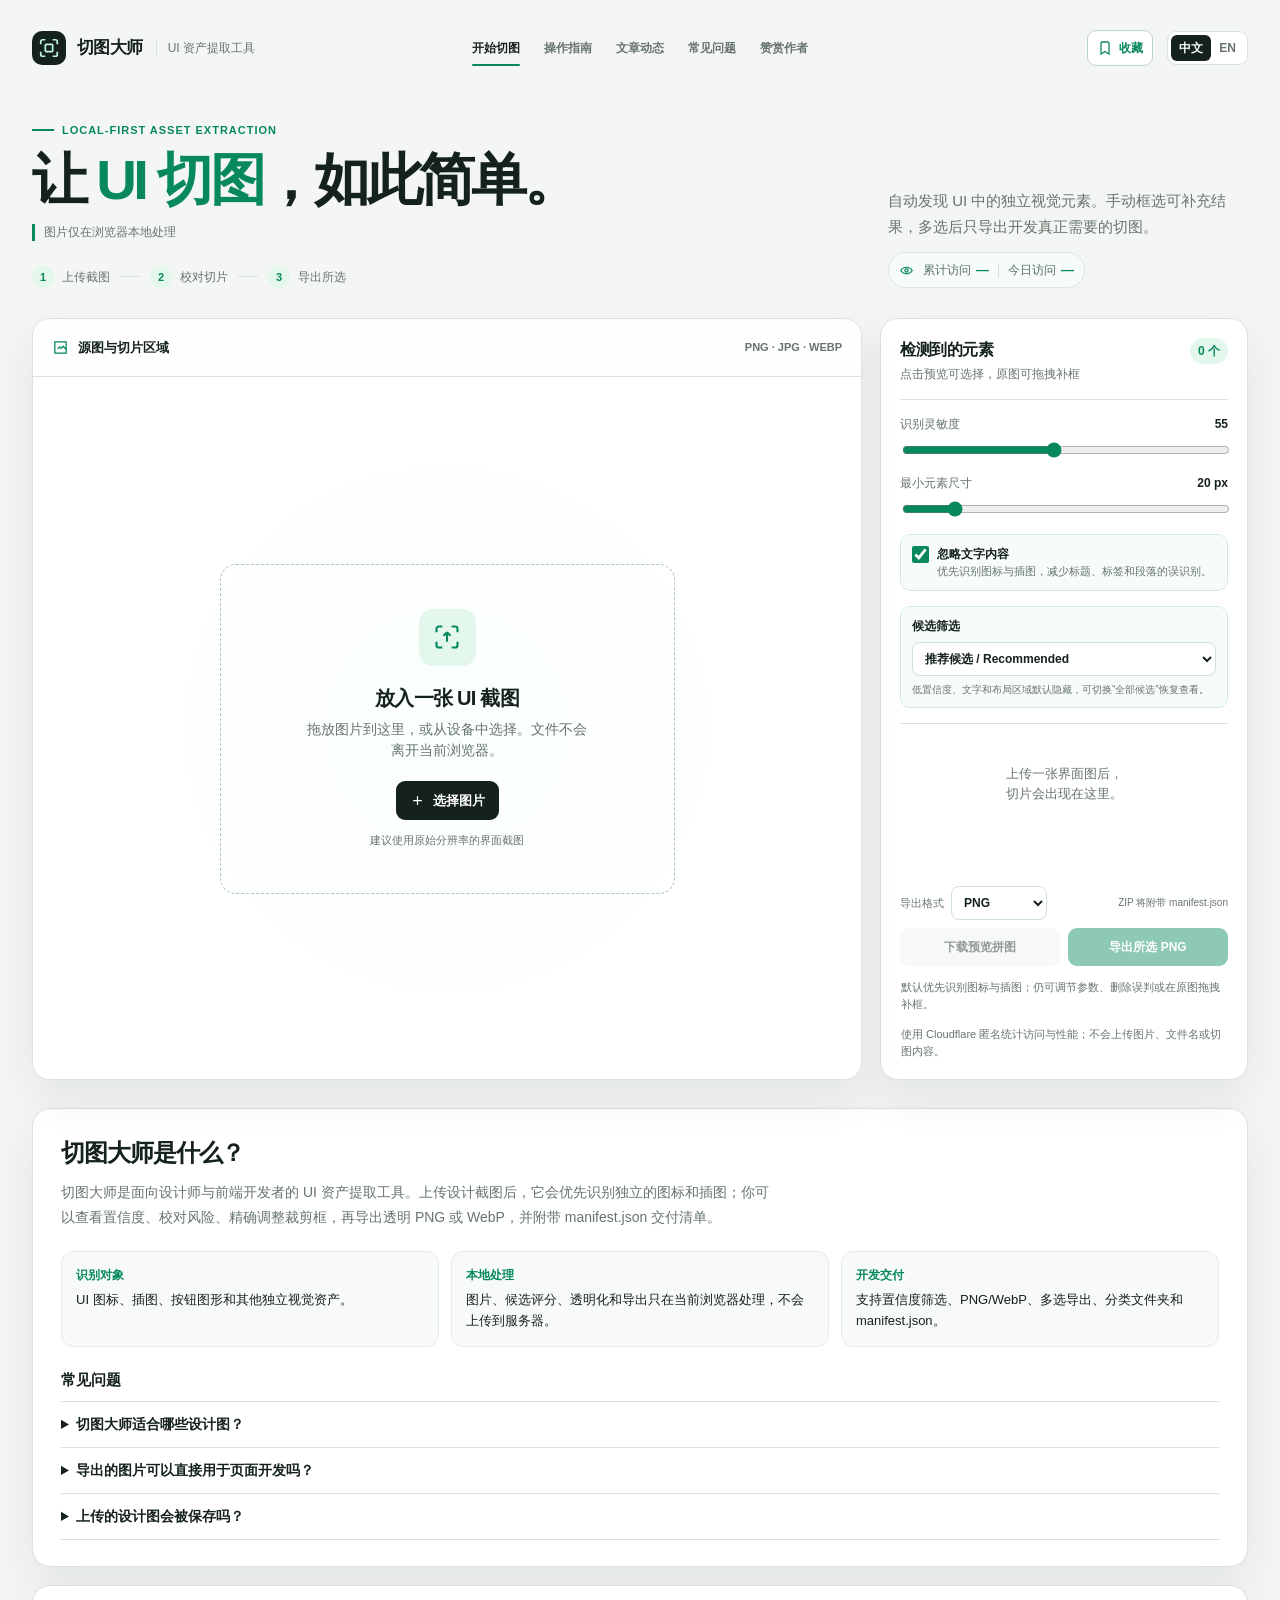
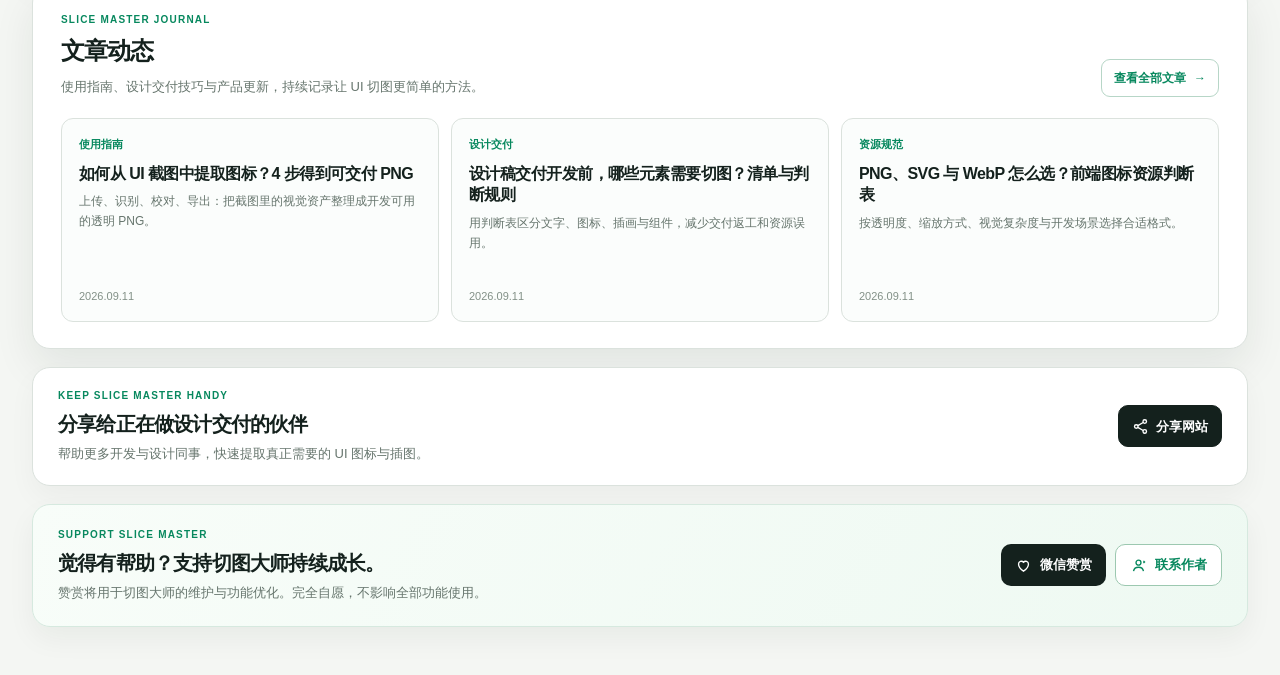
==== commit acc6ce87: "Ship smart asset candidate export v1.5" ====
--- a/index.html
+++ b/index.html
@@ -54,20 +54,20 @@
     <section class="about" id="about" aria-labelledby="about-title">
       <div class="about-copy" lang="zh-CN">
         <h2 id="about-title">切图大师是什么？</h2>
-        <p class="about-lead">切图大师是面向设计师与前端开发者的 UI 资产提取工具。上传设计截图后，它会优先识别独立的图标和插图；你可以校对结果、精确调整裁剪框，再导出开发可直接使用的透明 PNG。</p>
-        <dl class="about-grid"><div><dt>识别对象</dt><dd>UI 图标、插图、按钮图形和其他独立视觉资产。</dd></div><div><dt>本地处理</dt><dd>图片和切片只在当前浏览器处理，不会上传到服务器。</dd></div><div><dt>开发交付</dt><dd>支持多选、单图下载与 ZIP 导出，便于直接交给开发使用。</dd></div></dl>
+        <p class="about-lead">切图大师是面向设计师与前端开发者的 UI 资产提取工具。上传设计截图后，它会优先识别独立的图标和插图；你可以查看置信度、校对风险、精确调整裁剪框，再导出透明 PNG 或 WebP，并附带 manifest.json 交付清单。</p>
+        <dl class="about-grid"><div><dt>识别对象</dt><dd>UI 图标、插图、按钮图形和其他独立视觉资产。</dd></div><div><dt>本地处理</dt><dd>图片、候选评分、透明化和导出只在当前浏览器处理，不会上传到服务器。</dd></div><div><dt>开发交付</dt><dd>支持置信度筛选、PNG/WebP、多选导出、分类文件夹和 manifest.json。</dd></div></dl>
         <h3>常见问题</h3>
         <details><summary>切图大师适合哪些设计图？</summary><p>适合包含清晰图标、插图或控件图形的 UI 截图。对于文字、复杂照片背景或重叠元素，建议先校对自动识别结果，再通过拖动或数值精确调整。</p></details>
-        <details><summary>导出的图片可以直接用于页面开发吗？</summary><p>可以。导出的是透明背景 PNG，适合以图片资源方式接入 Web、App 或小程序。它不等同于可编辑的 SVG 矢量文件。</p></details>
+        <details><summary>导出的图片可以直接用于页面开发吗？</summary><p>可以。导出的是透明背景 PNG 或 WebP，适合以图片资源方式接入 Web、App 或小程序。manifest.json 会记录尺寸、坐标、类型和风险；它不等同于可编辑的 SVG 矢量文件。</p></details>
         <details><summary>上传的设计图会被保存吗？</summary><p>不会。图片识别、背景透明化和导出都在本地浏览器完成，刷新或关闭页面后不会保留在本站服务器。</p></details>
       </div>
       <div class="about-copy" lang="en">
         <h2 id="about-title-en">What is Slice Master?</h2>
-        <p class="about-lead">Slice Master is a UI asset extraction tool for designers and frontend developers. Upload a design screenshot, review detected icons and illustrations, fine-tune each crop, and export transparent PNG assets ready for implementation.</p>
-        <dl class="about-grid"><div><dt>What it finds</dt><dd>UI icons, illustrations, button graphics, and other independent visual assets.</dd></div><div><dt>Local-first</dt><dd>Your image and slices are processed in the current browser, never uploaded to a server.</dd></div><div><dt>Developer-ready</dt><dd>Select multiple assets, download one image, or export a ZIP for development handoff.</dd></div></dl>
+        <p class="about-lead">Slice Master is a UI asset extraction tool for designers and frontend developers. Upload a design screenshot, review confidence and risks, fine-tune each crop, and export transparent PNG or WebP assets with a manifest.json handoff list.</p>
+        <dl class="about-grid"><div><dt>What it finds</dt><dd>UI icons, illustrations, button graphics, and other independent visual assets.</dd></div><div><dt>Local-first</dt><dd>Detection, scoring, transparency, and export run in the current browser; images are never uploaded.</dd></div><div><dt>Developer-ready</dt><dd>Filter confidence, export PNG or WebP, organise folders, and include manifest.json in the ZIP.</dd></div></dl>
         <h3>Frequently asked questions</h3>
         <details><summary>Which designs work best?</summary><p>UI screenshots with clear icons, illustrations, and isolated graphics work best. Review the results, then drag or enter pixel values for precise crops.</p></details>
-        <details><summary>Can the exported assets be used in development?</summary><p>Yes. Exports are transparent PNG files for web, app, and mini-program projects. They are bitmap assets, not editable SVG vectors.</p></details>
+        <details><summary>Can the exported assets be used in development?</summary><p>Yes. Exports are transparent PNG or WebP files for web, app, and mini-program projects. The manifest records the crop metadata. They are bitmap assets, not editable SVG vectors.</p></details>
         <details><summary>Is my design image stored?</summary><p>No. Detection, background transparency, and export all happen locally in your browser. Closing or refreshing the page does not save the image to this site.</p></details>
       </div>
     </section>
@@ -175,7 +175,47 @@
     /* Export controls added after the original card renderer runs. */
     .slice-download-one{position:absolute;left:7px;top:7px;width:25px;height:25px;border:1px solid rgba(20,33,29,.14);border-radius:7px;background:rgba(255,255,255,.94);color:var(--ink);display:grid;place-items:center;z-index:2;cursor:pointer;box-shadow:0 2px 5px rgba(20,33,29,.08)}
     .slice-download-one:hover{color:var(--green);border-color:var(--green)}.slice-download-one:focus-visible{outline:3px solid rgba(7,136,94,.25);outline-offset:2px}.slice-download-one svg{width:14px;height:14px}.slice-toast{position:fixed;left:50%;bottom:22px;z-index:20;transform:translate(-50%,12px);opacity:0;background:var(--ink);color:#fff;padding:9px 13px;border-radius:9px;font-size:12px;font-weight:700;pointer-events:none;transition:opacity .16s ease-out,transform .16s ease-out}.slice-toast.visible{opacity:1;transform:translate(-50%,0)}
-  </style>
+    .asset-filter{display:grid;gap:7px;margin-top:15px;padding:10px 11px;border:1px solid #d6e9df;border-radius:10px;background:#f7fcf9}.asset-filter-head{display:flex;align-items:center;justify-content:space-between;gap:8px}.asset-filter-head strong{font-size:12px}.asset-filter select,.export-options select{width:100%;min-height:34px;padding:6px 8px;border:1px solid #cfe1d6;border-radius:8px;background:#fff;color:var(--ink);font-size:12px;font-weight:700}.asset-filter small,.export-hint{color:var(--sub);font-size:10px;line-height:1.45}.asset-summary{color:var(--green);font-size:11px;font-weight:800;font-variant-numeric:tabular-nums}.asset-badge{position:absolute;left:7px;bottom:31px;padding:3px 5px;border-radius:5px;background:rgba(20,33,29,.88);color:#fff;font-size:9px;font-weight:800;line-height:1;pointer-events:none}.asset-badge.high{background:#07885e}.asset-badge.review{background:#b86b24}.asset-badge.low{background:#8a4c52}.asset-risk{display:block;margin-top:2px;color:#fff;font-size:8px;font-weight:600;opacity:.9}.asset-box-chip{position:absolute;right:3px;bottom:3px;padding:2px 4px;border-radius:4px;background:rgba(20,33,29,.82);color:#fff;font-size:8px;font-weight:800;line-height:1;pointer-events:none}.box.asset-auto-excluded{opacity:.28}.card.asset-auto-excluded{border-style:dashed;opacity:.62}.card[hidden],.box[hidden]{display:none!important}.export-options{display:flex;align-items:center;gap:10px;margin:12px 0 8px;color:var(--sub);font-size:11px}.export-options label{display:flex;align-items:center;gap:7px;flex:0 0 auto}.export-options select{width:auto;min-width:96px}.export-hint{margin-left:auto;text-align:right}.manifest-note{display:block;margin-top:4px;color:var(--green);font-size:10px;font-weight:700}@media(max-width:620px){.export-options{align-items:flex-start;flex-wrap:wrap}.export-hint{width:100%;margin-left:0;text-align:left}.asset-badge{font-size:8px}.asset-filter select{min-height:38px}}
+  </style>
+  <script>
+  /* v1.5 smart candidate layer: scores visual candidates locally and owns all export actions. */
+  (()=>{
+    const $=selector=>document.querySelector(selector),cards=$('#cards'),layer=$('#selectionLayer'),source=$('#sourceCanvas'),actions=$('.actions'),controls=$('.controls');
+    if(!cards||!layer||!source||!actions||!controls)return;
+    const state={filter:'recommended',format:'png',analysis:[],canvasCache:new Map()};
+    const isChinese=()=>document.documentElement.lang!=='en';
+    const copy=(zh,en)=>isChinese()?zh:en;
+    const safeName=value=>String(value||'icons').replace(/\.[^.]+$/,'').replace(/[^a-z0-9_-]+/gi,'-').replace(/^-|-$/g,'')||'icons';
+    const ext=()=>state.format==='webp'?'webp':'png';
+    const mime=()=>state.format==='webp'?'image/webp':'image/png';
+    const download=(blob,name)=>{const a=document.createElement('a');a.href=URL.createObjectURL(blob);a.download=name;a.click();setTimeout(()=>URL.revokeObjectURL(a.href),1200)};
+    const toast=document.createElement('div');toast.className='slice-toast';document.body.append(toast);let toastTimer;
+    const notify=message=>{toast.textContent=message;toast.classList.add('visible');clearTimeout(toastTimer);toastTimer=setTimeout(()=>toast.classList.remove('visible'),1800)};
+    const median=items=>{const values=[...items].sort((a,b)=>a-b);return values.length?values[Math.floor(values.length/2)]:0};
+    const u16=n=>[n&255,n>>>8&255],u32=n=>[n&255,n>>>8&255,n>>>16&255,n>>>24&255],encode=text=>[...new TextEncoder().encode(text)];
+    const crc32=data=>{let crc=~0;for(const byte of data){crc^=byte;for(let i=0;i<8;i++)crc=(crc>>>1)^((crc&1)?0xedb88320:0)}return(~crc)>>>0};
+    function sourceBox(index){const el=layer.children[index];if(!el)return null;return{x:Math.round(parseFloat(el.style.left)),y:Math.round(parseFloat(el.style.top)),w:Math.max(1,Math.round(parseFloat(el.style.width))),h:Math.max(1,Math.round(parseFloat(el.style.height)))} }
+    function analyze(index){const b=sourceBox(index);if(!b||!source.width)return{score:0,quality:'low',category:'icon',risks:['missing'],autoExcluded:true,b};const key=[source.width,source.height,b.x,b.y,b.w,b.h].join(':');if(state.analysis[index]?.key===key)return state.analysis[index];const raw=document.createElement('canvas');raw.width=b.w;raw.height=b.h;const rawCtx=raw.getContext('2d',{willReadFrequently:true});rawCtx.drawImage(source,b.x,b.y,b.w,b.h,0,0,b.w,b.h);const image=rawCtx.getImageData(0,0,b.w,b.h),data=image.data,width=image.width,height=image.height,edge=Math.max(1,Math.min(5,Math.floor(Math.min(width,height)/6))),reds=[],greens=[],blues=[];for(let y=0;y<height;y++)for(let x=0;x<width;x++)if(x<edge||x>=width-edge||y<edge||y>=height-edge){const p=(y*width+x)*4;reds.push(data[p]);greens.push(data[p+1]);blues.push(data[p+2])}const background=[median(reds),median(greens),median(blues)];let foreground=0,edgeForeground=0,edgePixels=0,contrastTotal=0,centerPixels=0,left=width,top=height,right=0,bottom=0;for(let y=0;y<height;y++)for(let x=0;x<width;x++){const p=(y*width+x)*4,d=Math.hypot(data[p]-background[0],data[p+1]-background[1],data[p+2]-background[2]),isEdge=x<edge||x>=width-edge||y<edge||y>=height-edge;if(isEdge){edgePixels++;if(d>22)edgeForeground++}else{centerPixels++;contrastTotal+=d}if(d>22){foreground++;left=Math.min(left,x);top=Math.min(top,y);right=Math.max(right,x);bottom=Math.max(bottom,y)}}const areaRatio=(b.w*b.h)/(source.width*source.height),aspect=Math.max(b.w/b.h,b.h/b.w),foregroundRatio=foreground/Math.max(1,width*height),edgeRatio=edgeForeground/Math.max(1,edgePixels),contrast=contrastTotal/Math.max(1,centerPixels),edgeTouch=b.x<=2||b.y<=2||b.x+b.w>=source.width-2||b.y+b.h>=source.height-2,textLike=(b.h<=Math.max(72,source.height*.045)&&aspect>=1.28&&foregroundRatio<.55)||(aspect>=3.4&&b.h<=Math.max(96,source.height*.08)),layoutLike=areaRatio>.08||b.w>source.width*.72||b.h>source.height*.34||aspect>9,backgroundLike=areaRatio>.035&&foregroundRatio<.16&&contrast<38;let score=82;if(textLike)score-=38;if(layoutLike)score-=38;if(backgroundLike)score-=24;if(edgeTouch)score-=8;if(contrast<12)score-=20;else if(contrast>52)score+=8;if(foregroundRatio<.025)score-=10;if(areaRatio<.00012)score-=7;score=Math.max(0,Math.min(100,Math.round(score)));const risks=[];if(textLike)risks.push(copy('疑似文字','text-like'));if(layoutLike)risks.push(copy('疑似布局','layout'));if(backgroundLike)risks.push(copy('背景占比高','background'));if(edgeTouch)risks.push(copy('贴近边缘','edge'));if(contrast<12)risks.push(copy('对比度低','low contrast'));const category=areaRatio>.014||b.w>220||b.h>220?'illustration':aspect>2.35&&b.w>70?'button':'icon';const quality=score>=76?'high':score>=50?'review':'low';const result={key,b,score,quality,category,risks,autoExcluded:layoutLike||backgroundLike||textLike||score<45,raw};state.analysis[index]=result;return result}
+    function label(item){const category=isChinese()?({icon:'图标',illustration:'插图',button:'按钮'})[item.category]:({icon:'Icon',illustration:'Illustration',button:'Button'})[item.category];return `${category} · ${item.score}`}
+    function visible(item){return state.filter==='all'||(state.filter==='review'?item.quality!=='high':!item.autoExcluded)}
+    function addControls(){const filterWrap=document.createElement('div');filterWrap.className='asset-filter';filterWrap.innerHTML='<div class="asset-filter-head"><strong><span class="local-zh">候选筛选</span><span class="local-en">Candidate filter</span></strong><span class="asset-summary" id="assetSummary" aria-live="polite"></span></div><select id="confidenceFilter" aria-label="候选筛选 / Candidate filter"><option value="recommended">推荐候选 / Recommended</option><option value="all">全部候选 / All</option><option value="review">仅看需复核 / Review only</option></select><small><span class="local-zh">低置信度、文字和布局区域默认隐藏，可切换“全部候选”恢复查看。</span><span class="local-en">Low-confidence, text-like, and layout regions are hidden by default. Switch to All to review them.</span></small>';controls.append(filterWrap);const filter=$('#confidenceFilter');filter.value=state.filter;filter.onchange=()=>{state.filter=filter.value;state.canvasCache.clear();decorate()};const formatWrap=document.createElement('div');formatWrap.className='export-options';formatWrap.innerHTML='<label for="exportFormat"><span class="local-zh">导出格式</span><span class="local-en">Format</span><select id="exportFormat" aria-label="导出格式 / Export format"><option value="png">PNG</option><option value="webp">WebP</option></select></label><span class="export-hint"><span class="local-zh">ZIP 将附带 manifest.json</span><span class="local-en">ZIP includes manifest.json</span></span>';actions.parentNode.insertBefore(formatWrap,actions);const format=$('#exportFormat');format.onchange=()=>{state.format=format.value;state.canvasCache.clear();updateExportLabel();decorate()};updateExportLabel()}
+    function updateExportLabel(){const button=$('#downloadZip');if(!button)return;button.textContent=copy(`导出所选 ${state.format.toUpperCase()}`,`Export selected ${state.format.toUpperCase()}`);button.setAttribute('aria-label',copy(`导出所选 ${state.format.toUpperCase()}`,`Export selected ${state.format.toUpperCase()}`))}
+    function assetCanvas(index){const item=state.analysis[index],b=item?.b;if(!b)return null;const key=[b.x,b.y,b.w,b.h,source.width,source.height].join(':');if(state.canvasCache.has(key))return state.canvasCache.get(key);const raw=document.createElement('canvas');raw.width=b.w;raw.height=b.h;const ctx=raw.getContext('2d',{willReadFrequently:true});ctx.drawImage(source,b.x,b.y,b.w,b.h,0,0,b.w,b.h);const image=ctx.getImageData(0,0,b.w,b.h),data=image.data,width=image.width,height=image.height,edge=Math.max(1,Math.min(5,Math.floor(Math.min(width,height)/6))),reds=[],greens=[],blues=[];for(let y=0;y<height;y++)for(let x=0;x<width;x++)if(x<edge||x>=width-edge||y<edge||y>=height-edge){const p=(y*width+x)*4;reds.push(data[p]);greens.push(data[p+1]);blues.push(data[p+2])}const bg=[median(reds),median(greens),median(blues)];let left=width,top=height,right=0,bottom=0,has=false;for(let y=0;y<height;y++)for(let x=0;x<width;x++){const p=(y*width+x)*4,d=Math.hypot(data[p]-bg[0],data[p+1]-bg[1],data[p+2]-bg[2]),alpha=Math.max(0,Math.min(255,Math.round((d-10)/28*255)));data[p+3]=alpha;if(alpha>0){has=true;left=Math.min(left,x);top=Math.min(top,y);right=Math.max(right,x);bottom=Math.max(bottom,y)}}if(!has||document.querySelector('#keepCanvasSize')?.checked){ctx.putImageData(image,0,0);state.canvasCache.set(key,raw);return raw}const pad=4,l=Math.max(0,left-pad),t=Math.max(0,top-pad),r=Math.min(width,right+1+pad),bt=Math.min(height,bottom+1+pad),out=document.createElement('canvas');out.width=r-l;out.height=bt-t;out.getContext('2d').putImageData(image,-l,-t);state.canvasCache.set(key,out);return out}
+    const blobFromCanvas=(canvas,type)=>new Promise(resolve=>canvas.toBlob(blob=>resolve(blob&&blob.type===type?blob:blob&&type==='image/webp'?canvas.toBlob(resolve,'image/png'):blob),type,.92));
+    function fileStem(){return safeName($('#fileName')?.textContent||'icons')}
+    function folderFor(category){return category==='illustration'?'illustrations':category==='button'?'buttons':'icons'}
+    function filenameFor(index){const item=state.analysis[index]||{category:'icon'};return `${folderFor(item.category)}/${item.category}-${String(index+1).padStart(2,'0')}.${ext()}`}
+    function exportedIndexes(){return [...cards.querySelectorAll('.card')].map((card,index)=>({card,index})).filter(({card,index})=>visible(state.analysis[index])&&!card.hidden&&card.classList.contains('selected')).map(({index})=>index)}
+    function manifestFor(indexes){return{schemaVersion:'1.0',tool:'Slice Master',generatedAt:new Date().toISOString(),source:{fileName:$('#fileName')?.textContent||'',width:source.width,height:source.height},format:ext(),filter:state.filter,privacy:'All image processing is performed locally in this browser.',assets:indexes.map(index=>{const item=state.analysis[index],canvas=assetCanvas(index);return{fileName:filenameFor(index),type:item.category,confidence:item.score,risk:item.risks,bounds:item.b,output:{width:canvas?.width||item.b.w,height:canvas?.height||item.b.h,transparent:true}}})}}
+    function makeZip(entries){const locals=[],central=[];let offset=0;for(const entry of entries){const bytes=entry.bytes instanceof Uint8Array?entry.bytes:new Uint8Array(entry.bytes),nameBytes=encode(entry.name),crc=crc32(bytes),flags=0x800,local=[0x50,0x4b,0x03,0x04,20,0,flags&255,flags>>>8,0,0,0,0,0,0,...u32(crc),...u32(bytes.length),...u32(bytes.length),...u16(nameBytes.length),0,0,...nameBytes,...bytes];locals.push(local);central.push([0x50,0x4b,0x01,0x02,20,0,20,0,flags&255,flags>>>8,0,0,0,0,0,0,...u32(crc),...u32(bytes.length),...u32(bytes.length),...u16(nameBytes.length),0,0,0,0,0,0,0,0,0,0,0,0,...u32(offset),...nameBytes]);offset+=local.length}const body=locals.flat(),directory=central.flat(),end=[0x50,0x4b,0x05,0x06,0,0,0,0,...u16(entries.length),...u16(entries.length),...u32(directory.length),...u32(body.length),0,0];return new Blob([new Uint8Array([...body,...directory,...end])],{type:'application/zip'})}
+    async function exportSingle(index){const canvas=assetCanvas(index),blob=await blobFromCanvas(canvas,mime());if(blob){download(blob,`${fileStem()}-${folderFor(state.analysis[index].category)}-${String(index+1).padStart(2,'0')}.${ext()}`);notify(copy('已下载此图',`Downloaded ${ext().toUpperCase()}`))}}
+    async function exportZip(){const indexes=exportedIndexes();if(!indexes.length){notify(copy('请先选择推荐候选资产','Select at least one recommended asset'));return}const entries=[];for(const index of indexes){const blob=await blobFromCanvas(assetCanvas(index),mime());if(blob)entries.push({name:filenameFor(index),bytes:new Uint8Array(await blob.arrayBuffer())})}entries.push({name:'manifest.json',bytes:new TextEncoder().encode(JSON.stringify(manifestFor(indexes),null,2))});download(makeZip(entries),`${fileStem()}-assets.zip`);notify(copy(`已导出 ${indexes.length} 个资产和 manifest.json`,`Exported ${indexes.length} assets and manifest.json`))}
+    async function exportSheet(){const indexes=[...cards.querySelectorAll('.card')].map((card,index)=>({card,index})).filter(({card,index})=>visible(state.analysis[index])&&!card.hidden).map(({index})=>index);if(!indexes.length)return;const cell=140,cols=Math.min(5,indexes.length),rows=Math.ceil(indexes.length/cols),sheet=document.createElement('canvas');sheet.width=cols*cell;sheet.height=rows*cell;const ctx=sheet.getContext('2d');ctx.fillStyle='#fff';ctx.fillRect(0,0,sheet.width,sheet.height);for(let order=0;order<indexes.length;order++){const index=indexes[order],asset=assetCanvas(index),scale=Math.min(94/asset.width,94/asset.height),x=(order%cols)*cell+(cell-asset.width*scale)/2,y=Math.floor(order/cols)*cell+(cell-asset.height*scale)/2;ctx.drawImage(asset,x,y,asset.width*scale,asset.height*scale);ctx.fillStyle='#66756d';ctx.font='11px sans-serif';ctx.fillText(`${state.analysis[index].category}-${String(index+1).padStart(2,'0')}`,(order%cols)*cell+10,Math.floor(order/cols)*cell+126)}sheet.toBlob(blob=>blob&&download(blob,`${fileStem()}-contact-sheet.png`),'image/png')}
+    function decorate(){const domCards=[...cards.querySelectorAll('.card')];state.analysis=domCards.map((_,index)=>analyze(index));let recommended=0,review=0;domCards.forEach((card,index)=>{const item=state.analysis[index];if(!item)return;const show=visible(item);if(!item.autoExcluded)recommended++;if(item.quality!=='high')review++;card.dataset.sliceIndex=String(index);card.classList.toggle('asset-auto-excluded',item.autoExcluded);card.hidden=!show;card.querySelector('.asset-badge')?.remove();const badge=document.createElement('span');badge.className=`asset-badge ${item.quality}`;badge.textContent=label(item);if(item.risks.length){const risk=document.createElement('small');risk.className='asset-risk';risk.textContent=item.risks[0];badge.append(risk)}card.append(badge);if(!card.querySelector('.slice-download-one')){const action=document.createElement('span');action.className='slice-download-one';action.dataset.sliceIndex=String(index);action.tabIndex=0;action.setAttribute('role','button');action.setAttribute('aria-label',copy('下载此图','Download this image'));action.title=copy('下载此图','Download this image');action.innerHTML='<svg viewBox="0 0 24 24" fill="none" stroke="currentColor" stroke-width="2"><path d="M12 3v12m0 0-4-4m4 4 4-4M5 21h14"/></svg>';card.append(action)}card.dataset.exportReady='1';const box=layer.children[index];if(box){box.hidden=!show;box.classList.toggle('asset-auto-excluded',item.autoExcluded);box.querySelector('.asset-box-chip')?.remove();const chip=document.createElement('span');chip.className='asset-box-chip';chip.textContent=`${item.score}`;box.append(chip)}});const summary=$('#assetSummary');if(summary)summary.textContent=copy(`${recommended} 个推荐 · ${review} 个需复核`,` ${recommended} recommended · ${review} review`);const selectedVisible=exportedIndexes().length;const zip=$('#downloadZip');if(zip)zip.disabled=selectedVisible===0;const selected=$('#selectedCount');if(selected)selected.textContent=copy(`${selectedVisible} 个已选`,` ${selectedVisible} selected`);updateExportLabel()}
+    addControls();const observer=new MutationObserver(()=>requestAnimationFrame(()=>{state.canvasCache.clear();decorate()}));observer.observe(cards,{childList:true});observer.observe(layer,{childList:true});document.addEventListener('click',async event=>{const single=event.target.closest?.('.slice-download-one');if(single){event.preventDefault();event.stopImmediatePropagation();await exportSingle(Number(single.dataset.sliceIndex));return}const zip=event.target.closest?.('#downloadZip');if(zip){event.preventDefault();event.stopImmediatePropagation();await exportZip();return}const sheet=event.target.closest?.('#downloadSheet');if(sheet){event.preventDefault();event.stopImmediatePropagation();await exportSheet();return}},true);document.addEventListener('keydown',event=>{const action=event.target.closest?.('.slice-download-one');if(action&&(event.key==='Enter'||event.key===' ')){event.preventDefault();action.click()}},true);new MutationObserver(()=>{state.canvasCache.clear();decorate()}).observe(document.documentElement,{attributes:true,attributeFilter:['lang']});
+    $('#keepCanvasSize')?.addEventListener('change',()=>{state.canvasCache.clear();decorate()});
+  })();
+  </script>
   <script>
   /* Export reliability layer: applies the same sampled-local-background alpha strategy as the deterministic slicer. */
   (()=>{
